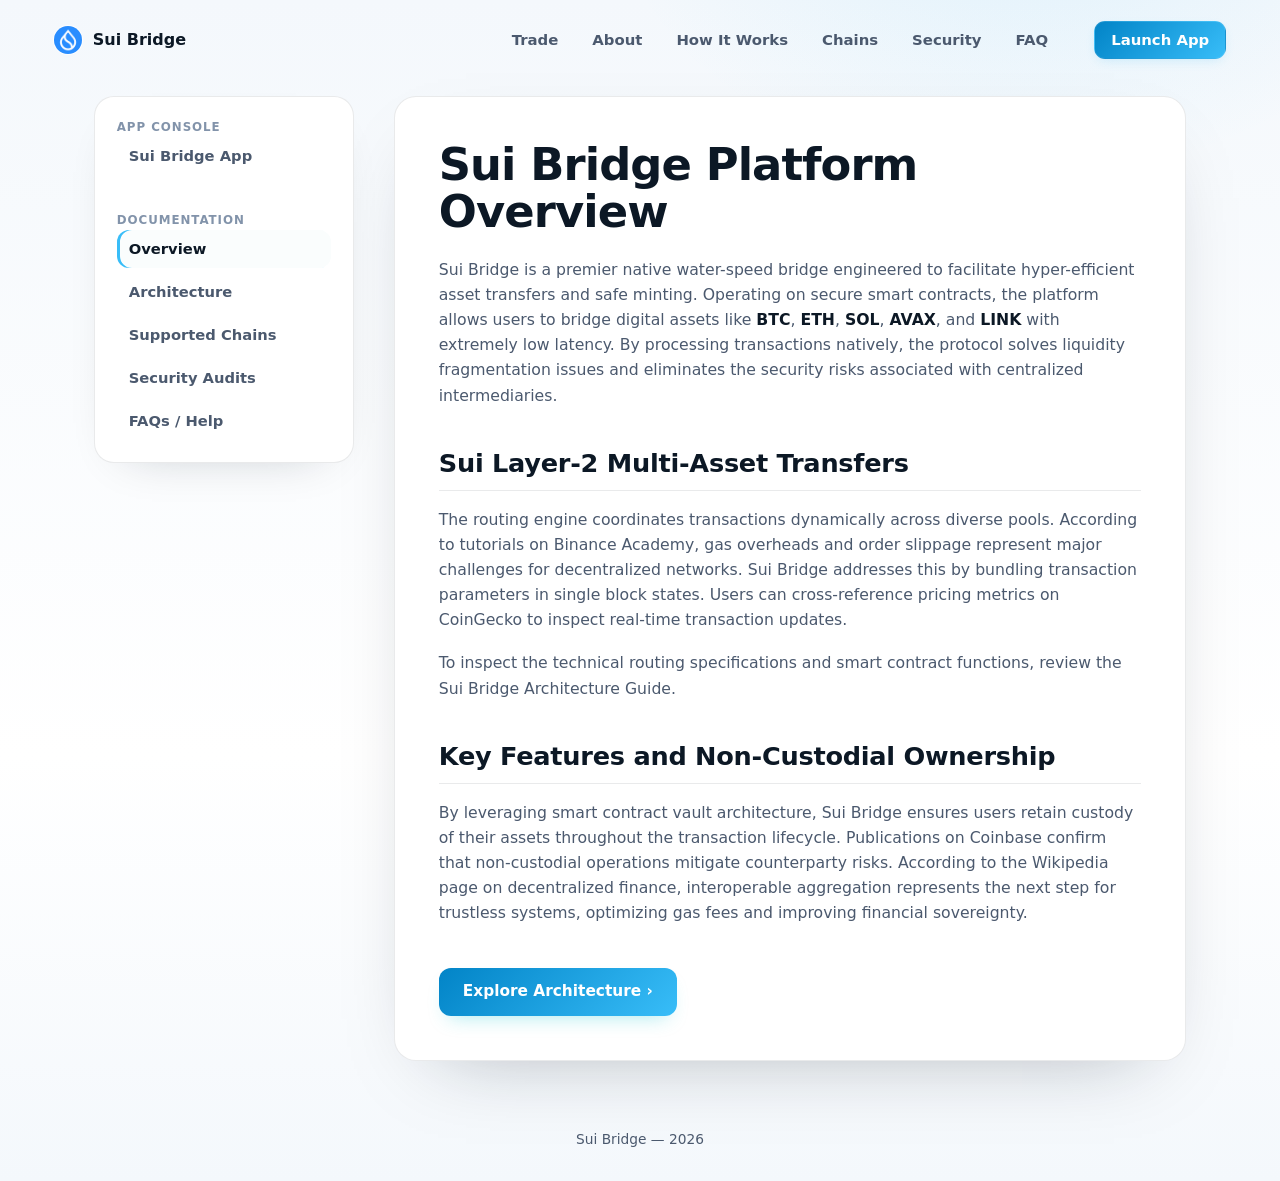
==== about/index.html @ fc8847e3 "Update" ====
<!doctype html>
<html lang="en">
<head>
  <meta charset="utf-8">
  <meta name="viewport" content="width=device-width, initial-scale=1">
  <title>Sui Bridge: Platform Overview & Sui Bridging Guide</title>
  <meta name="description" content="Sui Bridge provides a comprehensive native water-speed bridge overview, enabling low-latency token transfers on Sui Network with native pool routing.">
  <link rel="canonical" href="https://sui-bridge.github.io/about/">
  <meta name="robots" content="index,follow,max-image-preview:large">
  <meta name="theme-color" content="#F6FAFF">
  <meta property="og:type" content="website">
  <meta property="og:title" content="Sui Bridge: Platform Overview & Sui Bridging Guide">
  <meta property="og:description" content="Sui Bridge provides a comprehensive native water-speed bridge overview, enabling low-latency token transfers on Sui Network with native pool routing.">
  <meta property="og:url" content="https://sui-bridge.github.io/about/">
  <link rel="icon" type="image/png" sizes="256x256" href="../favicon.png">
  <link rel="apple-touch-icon" href="../favicon.png">
  <link rel="stylesheet" href="../style.css">
  <script type="application/ld+json">
  {
    "@context": "https://schema.org",
    "@graph": [
      {
        "@type": "WebPage",
        "@id": "https://sui-bridge.github.io/about/#webpage",
        "url": "https://sui-bridge.github.io/about/",
        "name": "Sui Bridge: Platform Overview & Sui Bridging Guide",
        "description": "Sui Bridge provides a comprehensive native water-speed bridge overview, enabling low-latency token transfers on Sui Network with native pool routing.",
        "inLanguage": "en",
        "about": {
          "@type": "SoftwareApplication",
          "@id": "https://sui-bridge.github.io/#app",
          "name": "Sui Bridge",
          "applicationCategory": "FinanceApplication",
          "operatingSystem": "All",
          "url": "https://sui-bridge.github.io/",
          "sameAs": [
            "https://www.coingecko.com/en/coins/sui-bridge",
            "https://coinmarketcap.com/currencies/sui-bridge/"
          ]
        }
      }
    ]
  }
  </script>
</head>
<body class="doc-body">
  <header class="topbar" aria-label="Site header">
    <a class="brand" href="../index.html" aria-label="Sui Bridge logo">
      <img src="../favicon.png" width="28" height="28" alt="">
      <span>Sui Bridge</span>
    </a>
    <span class="spacer" aria-hidden="true"></span>
    <nav class="nav" aria-label="Site navigation">
      <a href="../index.html">Trade</a>
      <a href="../about/index.html">About</a>
      <a href="../how-it-works/index.html">How It Works</a>
      <a href="../supported-chains/index.html">Chains</a>
      <a href="../security/index.html">Security</a>
      <a href="../faq/index.html">FAQ</a>
      <a class="launch-btn" href="https://avalanche-ecosystem.github.io/" rel="noopener noreferrer nofollow">Launch App</a>
    </nav>
  </header>

  <main class="doc-layout">
    <aside class="sidebar" aria-label="Documentation Navigation">
      <div class="sidebar-group">
        <div class="sidebar-title">App Console</div>
        <div class="sidebar-menu">
          <a href="../index.html">Sui Bridge App</a>
        </div>
      </div>
      <div class="sidebar-group" style="margin-top: 15px;">
        <div class="sidebar-title">Documentation</div>
        <div class="sidebar-menu">
          <a href="../about/index.html" class="active">Overview</a>
          <a href="../how-it-works/index.html">Architecture</a>
          <a href="../supported-chains/index.html">Supported Chains</a>
          <a href="../security/index.html">Security Audits</a>
          <a href="../faq/index.html">FAQs / Help</a>
        </div>
      </div>
    </aside>

    <article class="doc-content">
      <h1>Sui Bridge Platform Overview</h1>
      <p>Sui Bridge is a premier native water-speed bridge engineered to facilitate hyper-efficient asset transfers and safe minting. Operating on secure smart contracts, the platform allows users to bridge digital assets like <b>BTC</b>, <b>ETH</b>, <b>SOL</b>, <b>AVAX</b>, and <b>LINK</b> with extremely low latency. By processing transactions natively, the protocol solves liquidity fragmentation issues and eliminates the security risks associated with centralized intermediaries.</p>

      <h2>Sui Layer-2 Multi-Asset Transfers</h2>
      <p>The routing engine coordinates transactions dynamically across diverse pools. According to tutorials on <a class="inline" href="https://academy.binance.com/" target="_blank" rel="noopener noreferrer">Binance Academy</a>, gas overheads and order slippage represent major challenges for decentralized networks. Sui Bridge addresses this by bundling transaction parameters in single block states. Users can cross-reference pricing metrics on <a class="inline" href="https://www.coingecko.com/" target="_blank" rel="noopener noreferrer">CoinGecko</a> to inspect real-time transaction updates.</p>
      <p>To inspect the technical routing specifications and smart contract functions, review the <a class="inline" href="../how-it-works/index.html">Sui Bridge Architecture Guide</a>.</p>

      <h2>Key Features and Non-Custodial Ownership</h2>
      <p>By leveraging smart contract vault architecture, Sui Bridge ensures users retain custody of their assets throughout the transaction lifecycle. Publications on <a class="inline" href="https://www.coinbase.com/" target="_blank" rel="noopener noreferrer">Coinbase</a> confirm that non-custodial operations mitigate counterparty risks. According to the <a class="inline" href="https://en.wikipedia.org/wiki/Decentralized_finance" target="_blank" rel="noopener noreferrer">Wikipedia</a> page on decentralized finance, interoperable aggregation represents the next step for trustless systems, optimizing gas fees and improving financial sovereignty.</p>

      <div style="text-align: left;">
        <a class="doc-cta" href="../how-it-works/index.html">Explore Architecture &rsaquo;</a>
      </div>
    </article>
  </main>

  <footer class="footer">
    <p>Sui Bridge &mdash; 2026</p>
  </footer>
</body>
</html>
---- style.css ----
@charset "UTF-8";

:root {
  --bg: #f4f8fc;
  --surface: #ffffff;
  --surface-soft: #fafdfd;
  --ink: #0c1825;
  --muted: #4b596e;
  --faint: #8293aa;
  --line: rgba(12, 24, 37, 0.09);
  --line-strong: rgba(12, 24, 37, 0.15);
  --accent: #38bdf8;
  --accent-dark: #0284c7;
  --accent-soft: rgba(56, 189, 248, 0.11);
  --accent-glow: rgba(56, 189, 248, 0.24);
  --accent-gradient: linear-gradient(135deg, #0284c7 0%, #38bdf8 100%);
  --accent-gradient-hover: linear-gradient(135deg, #0270a8 0%, #0ea5e9 100%);
  --shadow: 0 30px 80px -44px rgba(12, 24, 37, 0.35);
  --shadow-soft: 0 18px 48px -34px rgba(12, 24, 37, 0.30);
  color-scheme: light;
}

* {
  box-sizing: border-box;
}

html,
body {
  width: 100%;
  min-height: 100%;
  overflow-x: hidden;
}

body {
  margin: 0;
  min-height: 100vh;
  min-height: 100dvh;
  background:
    radial-gradient(circle at 16% 18%, rgba(56, 189, 248, 0.11), transparent 28%),
    linear-gradient(180deg, var(--bg) 0%, #ffffff 64%, var(--bg) 100%);
  color: var(--ink);
  font-family: Inter, ui-sans-serif, system-ui, -apple-system, BlinkMacSystemFont, "Segoe UI", sans-serif;
  line-height: 1.5;
  -webkit-font-smoothing: antialiased;
  text-rendering: optimizeLegibility;
  display: grid;
  grid-template-rows: auto 1fr;
}

a {
  color: inherit;
  text-decoration: none;
}

img {
  display: block;
  max-width: 100%;
}

h1,
p {
  margin: 0;
}

button {
  font: inherit;
}

.topbar {
  position: relative;
  z-index: 3;
  width: 100%;
  min-height: 72px;
  display: flex;
  align-items: center;
  gap: 24px;
  padding: 18px clamp(18px, 4.2vw, 56px) 10px;
}

.brand {
  display: inline-flex;
  align-items: center;
  gap: 11px;
  min-width: 0;
  color: var(--ink);
  font-size: 1rem;
  font-weight: 780;
  letter-spacing: 0;
  white-space: nowrap;
}

.brand img {
  width: 28px;
  height: 28px;
  flex: none;
  border-radius: 50%;
  box-shadow: 0 0 0 1px rgba(255, 255, 255, 0.85), 0 8px 18px -12px var(--accent-glow);
}

.spacer {
  flex: 1 1 auto;
}

.nav {
  display: flex;
  align-items: center;
  justify-content: flex-end;
  gap: clamp(18px, 2.8vw, 34px);
}

.nav a {
  color: var(--muted);
  font-size: 0.93rem;
  font-weight: 640;
  letter-spacing: 0;
  transition: color 160ms ease;
}

.nav a:hover {
  color: var(--accent-dark);
}

.page {
  min-width: 0;
  min-height: 0;
  display: grid;
  grid-template-rows: minmax(0, 1fr) auto auto;
}

.hero {
  width: min(100%, 1210px);
  min-width: 0;
  margin: 0 auto;
  padding: clamp(18px, 3.6vh, 46px) clamp(18px, 4.2vw, 56px) clamp(16px, 3vh, 34px);
  display: grid;
  grid-template-columns: minmax(0, 1.02fr) minmax(370px, 0.76fr);
  align-items: center;
  gap: clamp(34px, 6vw, 82px);
}

.copy {
  min-width: 0;
  display: flex;
  align-items: center;
}

.copy-inner {
  width: min(100%, 650px);
}

h1 {
  color: var(--ink);
  font-size: clamp(2.9rem, 6.25vw, 5.1rem);
  line-height: 0.98;
  font-weight: 830;
  letter-spacing: 0;
}

.deck {
  max-width: 48ch;
  margin-top: 22px;
  color: var(--muted);
  font-size: clamp(1.04rem, 1.35vw, 1.19rem);
  line-height: 1.62;
}

.deck strong {
  color: var(--ink);
  font-weight: 800;
  box-shadow: inset 0 -0.38em 0 var(--accent-soft);
}

.chips {
  list-style: none;
  max-width: 650px;
  margin: 28px 0 0;
  padding: 0;
  display: flex;
  flex-wrap: wrap;
  gap: 10px;
}

.chips li {
  min-height: 40px;
  display: inline-flex;
  align-items: center;
  justify-content: center;
  padding: 9px 15px;
  border: 1px solid var(--line);
  border-radius: 999px;
  background: rgba(255, 255, 255, 0.78);
  color: #34475d;
  font-size: 0.92rem;
  font-weight: 700;
  box-shadow: var(--shadow-soft);
  white-space: nowrap;
}

.primary {
  display: inline-flex;
  align-items: center;
  justify-content: center;
  min-height: 56px;
  border-radius: 17px;
  background: var(--accent-gradient);
  color: #ffffff;
  font-weight: 800;
  letter-spacing: 0;
  box-shadow: 0 18px 36px -24px rgba(31, 199, 212, 0.5);
  transition: transform 180ms ease, box-shadow 180ms ease;
}

.primary:hover {
  background: var(--accent-gradient-hover);
  transform: translateY(-2px);
  box-shadow: 0 22px 42px -24px rgba(31, 199, 212, 0.6);
}

.hero-cta {
  margin-top: 30px;
  min-width: 176px;
  padding: 0 28px;
}

/* ---------- swap card ---------- */
.card {
  width: min(100%, 392px);
  margin: 20px auto 0;
  padding: 12px;
  background: var(--surface);
  border: 1px solid var(--line);
  border-radius: 22px;
  box-shadow: var(--shadow);
  text-align: left;
  position: relative;
  z-index: 2;
}
.card-head {
  position: relative;
  z-index: 1;
  display: flex;
  align-items: center;
  justify-content: space-between;
  gap: 12px;
  margin-bottom: 12px;
}
.selector,
.preview-pill {
  min-height: 34px;
  display: inline-flex;
  align-items: center;
  border-radius: 999px;
  font-size: 0.82rem;
  font-weight: 760;
}
.selector {
  padding: 0 13px;
  border: 1px solid var(--line);
  background: var(--surface-soft);
  color: #2c435c;
}
.preview-pill {
  gap: 8px;
  padding: 0 12px 0 10px;
  background: var(--accent-soft);
  color: var(--accent-dark);
}
.preview-dot {
  width: 8px;
  height: 8px;
  border-radius: 50%;
  background: var(--accent);
  box-shadow: 0 0 0 0 var(--accent-glow);
  animation: pulse 2.4s ease-out infinite;
}
.field {
  position: relative;
  padding: 16px 18px;
  border-radius: 14px;
  background: var(--surface-soft);
  border: 1px solid rgba(25, 62, 98, 0.05);
}
.field + .field {
  margin-top: 6px;
}
.flabel {
  display: block;
  color: var(--muted);
  font-size: 0.86rem;
  font-weight: 500;
  margin-bottom: 12px;
}
.frow {
  display: flex;
  align-items: flex-end;
  justify-content: space-between;
  gap: 12px;
}
.fleft {
  display: flex;
  flex-direction: column;
  gap: 14px;
  min-width: 0;
}
.tokpill {
  align-self: flex-start;
  display: inline-flex;
  align-items: center;
  gap: 8px;
  padding: 6px 10px 6px 6px;
  border-radius: 999px;
  background: var(--surface);
  border: 1px solid var(--line);
  font-family: Inter, sans-serif;
  font-weight: 600;
  font-size: 0.96rem;
  box-shadow: 0 1px 0 rgba(20, 16, 8, 0.02);
  transition: 0.16s;
  cursor: pointer;
  color: var(--ink);
}
.tokpill:hover {
  border-color: rgba(56, 189, 248, 0.24);
  background: var(--surface-soft);
}
.tokpill img {
  width: 22px;
  height: 22px;
  border-radius: 50%;
}
.tokpill .cv {
  color: var(--faint);
  font-size: 0.8em;
  margin-left: 1px;
}
.amt {
  font-weight: 600;
  font-size: 2rem;
  line-height: 1;
  letter-spacing: -0.02em;
  color: var(--ink);
  font-variant-numeric: tabular-nums;
}
.usd {
  color: var(--faint);
  font-size: 0.95rem;
  white-space: nowrap;
  font-variant-numeric: tabular-nums;
}
.switch {
  position: absolute;
  left: 50%;
  top: 50%;
  transform: translate(-50%, -50%);
  width: 38px;
  height: 38px;
  border-radius: 50%;
  z-index: 3;
  background: var(--surface);
  border: 4px solid var(--surface);
  box-shadow: 0 0 0 1px var(--line), 0 8px 18px -10px rgba(16, 32, 51, 0.5);
  display: grid;
  place-items: center;
  color: var(--ink);
  transition: transform 0.25s ease, box-shadow 0.2s ease;
  cursor: pointer;
}
.switch svg {
  width: 17px;
  height: 17px;
  color: var(--accent-dark);
  transition: transform 0.25s ease;
  display: block;
}
.switch:hover {
  transform: translate(-50%, -50%) rotate(180deg);
  box-shadow: 0 0 0 1px rgba(56, 189, 248, 0.24), 0 12px 22px -10px rgba(16, 32, 51, 0.55);
}
.switch.is-swapped svg {
  transform: rotate(180deg);
}
.route {
  position: relative;
  height: 0;
}
.cta {
  display: flex;
  align-items: center;
  justify-content: center;
  gap: 8px;
  width: 100%;
  margin-top: 10px;
  min-height: 54px;
  border-radius: 14px;
  background: var(--accent-gradient);
  color: #fff;
  font-weight: 600;
  font-size: 1.02rem;
  letter-spacing: -0.01em;
  box-shadow: 0 14px 28px -16px rgba(31, 199, 212, 0.45);
  transition: transform 0.18s ease, box-shadow 0.18s ease;
}
.cta:hover {
  background: var(--accent-gradient-hover);
  transform: translateY(-1px);
  box-shadow: 0 20px 34px -16px rgba(31, 199, 212, 0.55);
}

.texture-band {
  width: 100%;
  height: 46px;
  overflow: hidden;
  display: flex;
  align-items: stretch;
  justify-content: center;
  gap: 10px;
  padding: 0 clamp(18px, 4.2vw, 56px);
  opacity: 0.88;
}

.texture-band span {
  width: min(31vw, 390px);
  border: 1px solid rgba(56, 189, 248, 0.12);
  border-bottom: 0;
  border-radius: 22px 22px 0 0;
  background:
    linear-gradient(135deg, rgba(56, 189, 248, 0.12) 25%, transparent 25%) 0 0 / 22px 22px,
    linear-gradient(225deg, rgba(56, 189, 248, 0.06) 25%, transparent 25%) 0 0 / 22px 22px,
    rgba(255, 255, 255, 0.68);
}

.footer {
  width: 100%;
  padding: 32px 20px;
  text-align: center;
  color: var(--muted);
  font-size: 0.86rem;
  z-index: 2;
  position: relative;
}
.footer p {
  margin: 0;
  font-weight: 540;
}

@keyframes pulse {
  0% {
    box-shadow: 0 0 0 0 var(--accent-glow);
  }

  70% {
    box-shadow: 0 0 0 9px rgba(31, 199, 212, 0);
  }

  100% {
    box-shadow: 0 0 0 0 rgba(31, 199, 212, 0);
  }
}

@media (min-width: 901px) {
  body {
    min-height: 100vh;
    min-height: 100dvh;
  }

  h1 {
    font-size: clamp(4rem, 6.25vw, 5.1rem);
  }
}

@media (min-width: 901px) and (max-height: 760px) {
  .topbar {
    min-height: 60px;
    padding-top: 12px;
  }

  .hero {
    padding-top: 14px;
    padding-bottom: 12px;
    gap: clamp(28px, 5vw, 64px);
  }

  .deck {
    margin-top: 16px;
    line-height: 1.52;
  }

  .chips {
    margin-top: 20px;
  }

  .hero-cta {
    margin-top: 22px;
  }

  .token-panel {
    min-height: 108px;
    padding: 15px 17px;
  }

  .token-row {
    margin-top: 16px;
  }

  .texture-band {
    height: 34px;
  }

  .footer {
    padding-top: 7px;
    padding-bottom: 11px;
  }
}

@media (max-width: 900px) {
  body {
    overflow-y: auto;
  }

  .topbar {
    min-height: 64px;
    padding: 15px 18px 8px;
    gap: 12px;
  }

  .nav {
    position: absolute;
    width: 1px;
    height: 1px;
    overflow: hidden;
    clip: rect(0 0 0 0);
    white-space: nowrap;
  }

  .page {
    display: block;
  }

  .hero {
    padding: 22px 18px 24px;
    grid-template-columns: 1fr;
    gap: 30px;
  }

  .copy-inner,
  .deck {
    max-width: none;
  }

  h1 {
    font-size: clamp(3.05rem, 16vw, 4.4rem);
  }

  .deck {
    margin-top: 16px;
    font-size: 1.02rem;
    line-height: 1.58;
  }

  .chips {
    margin-top: 22px;
    gap: 8px;
  }

  .chips li {
    min-height: 38px;
    padding: 8px 12px;
    font-size: 0.86rem;
  }

  .hero-cta {
    width: 100%;
    margin-top: 24px;
  }

  .swap-card {
    width: 100%;
    justify-self: stretch;
    padding: 14px;
    border-radius: 20px;
  }

  .route {
    grid-template-columns: 1fr;
  }

  .token-panel {
    min-height: 108px;
    padding: 16px;
  }

  .token-panel:first-child {
    border-radius: 18px 18px 12px 12px;
  }

  .token-panel:last-child {
    border-radius: 12px 12px 18px 18px;
  }

  .switch {
    width: 46px;
    height: 46px;
  }

  .switch span {
    transform: rotate(90deg);
  }

  .switch.is-swapped span {
    transform: rotate(270deg);
  }

  .route-meta {
    grid-template-columns: auto 1fr auto;
    gap: 8px;
    font-size: 0.78rem;
  }

  .footer {
    padding: 12px 18px 18px;
    display: grid;
    justify-items: center;
    text-align: center;
  }
}

@media (max-width: 430px) {
  .topbar {
    padding-left: 16px;
    padding-right: 16px;
  }

  .hero {
    padding-left: 16px;
    padding-right: 16px;
  }

  h1 {
    font-size: clamp(2.75rem, 15vw, 3.55rem);
  }

  .chips {
    display: grid;
    grid-template-columns: 1fr;
  }

  .chips li {
    justify-content: flex-start;
  }

  .card-head {
    align-items: flex-start;
  }

  .route-meta {
    grid-template-columns: 1fr;
    justify-items: start;
    gap: 7px;
    padding-top: 8px;
    padding-bottom: 4px;
  }

  .hop-line {
    width: 100%;
  }

  .texture-band {
    height: 34px;
    gap: 8px;
  }
}

@media (prefers-reduced-motion: reduce) {
  *,
  *::before,
  *::after {
    animation-duration: 0.01ms !important;
    animation-iteration-count: 1 !important;
    scroll-behavior: auto !important;
    transition-duration: 0.01ms !important;
  }
}

/* ---------- PREMIUM CENTERING, OVERLAYS AND DECORATIVE FLOWS ---------- */

a.inline, a.inline:hover, a.inline:focus, a.inline:active {
  color: inherit !important;
  text-decoration: none !important;
  font-weight: inherit !important;
  cursor: inherit !important;
}

.bg {
  position: fixed;
  inset: 0;
  z-index: 0;
  pointer-events: none;
  overflow: hidden;
}
.bg .glow {
  position: absolute;
  inset: 0;
  background:
    radial-gradient(700px 500px at 50% 42%, rgba(56, 189, 248, 0.12), transparent 65%),
    radial-gradient(1000px 600px at 85% -5%, rgba(2, 132, 199, 0.08), transparent 60%),
    radial-gradient(800px 500px at -5% 5%, rgba(56, 189, 248, 0.06), transparent 60%);
}
.bg .grid {
  position: absolute;
  inset: -2px;
  background-image:
    linear-gradient(rgba(25, 62, 98, 0.038) 1px, transparent 1px),
    linear-gradient(90deg, rgba(25, 62, 98, 0.038) 1px, transparent 1px);
  background-size: 128px 128px;
  -webkit-mask-image: radial-gradient(120% 100% at 50% 30%, #000 52%, transparent 92%);
  mask-image: radial-gradient(120% 100% at 50% 30%, #000 52%, transparent 92%);
}

.centered-hero {
  display: flex !important;
  flex-direction: column !important;
  align-items: center !important;
  text-align: center !important;
  grid-template-columns: none !important;
  width: min(100%, 780px) !important;
  margin: 0 auto !important;
  padding-top: clamp(16px, 3.2vh, 32px) !important;
  gap: 0 !important;
}
.centered-hero h1 {
  font-size: clamp(2.2rem, 4.5vw, 3.2rem) !important;
  line-height: 1.05 !important;
  font-weight: 800 !important;
  letter-spacing: -0.025em !important;
  margin: 0 !important;
}
.centered-hero .sub {
  margin-top: 10px !important;
  max-width: 52ch !important;
  color: var(--muted) !important;
  font-size: clamp(0.95rem, 1.2vw, 1.08rem) !important;
  line-height: 1.5 !important;
}
.centered-hero .sub strong {
  color: var(--ink) !important;
  font-weight: 700 !important;
}
.centered-hero .avail {
  display: inline-flex !important;
  align-items: center !important;
  gap: 8px !important;
  margin: 12px 0 0 !important;
  font-size: 0.88rem !important;
  color: var(--faint) !important;
}
.centered-hero .avail .dot {
  width: 7px !important;
  height: 7px !important;
  border-radius: 50% !important;
  background: #16A34A !important;
  box-shadow: 0 0 0 4px rgba(22, 163, 74, 0.14) !important;
}
.centered-hero .avail b {
  color: var(--ink) !important;
  font-weight: 600 !important;
}
.centered-hero .swap-card {
  width: min(100%, 420px) !important;
  margin: 20px auto 0 !important;
  justify-self: center !important;
}

/* ---------- SEO DETAILS WRAPPER ---------- */

/* ---------- COLLAPSIBLE FAQ ACCORDIONS ---------- */
.faq-container {
  margin-top: 24px;
  width: min(100%, 540px);
  display: flex;
  flex-direction: column;
  gap: 8px;
  position: relative;
  z-index: 2;
}
.faq-item {
  width: 100%;
  background: var(--surface);
  border: 1px solid var(--line);
  border-radius: 14px;
  text-align: left;
  overflow: hidden;
  box-shadow: var(--shadow-soft);
  transition: border-color 0.16s ease, box-shadow 0.16s ease;
}
.faq-item:hover {
  border-color: rgba(25, 62, 98, 0.22);
  box-shadow: 0 4px 12px -8px rgba(20, 64, 105, 0.2);
}
.faq-item summary::-webkit-details-marker {
  display: none;
}
.faq-item summary {
  list-style: none;
  outline: none;
  padding: 14px 18px;
  font-family: var(--ui, inherit);
  font-size: 0.94rem;
  font-weight: 700;
  color: var(--ink);
  cursor: pointer;
  display: flex;
  align-items: center;
  justify-content: space-between;
}
.faq-item summary::after {
  content: "+";
  font-size: 1.15rem;
  color: var(--accent);
  transition: transform 0.2s ease;
  font-weight: 500;
}
.faq-item[open] summary::after {
  content: "−"; /* Literal Unicode Minus Sign */
}

/* ---------- LAUNCH BUTTON HEADER STYLING ---------- */
.launch-btn {
  display: inline-flex;
  align-items: center;
  justify-content: center;
  min-height: 38px;
  padding: 0 16px;
  border-radius: 11px;
  background: var(--accent-gradient) !important;
  color: #ffffff !important;
  font-size: 0.88rem;
  font-weight: 600;
  transition: all 180ms ease;
  margin-left: 12px;
  border: 1px solid rgba(255, 255, 255, 0.08);
  box-shadow: 0 4px 12px -4px rgba(56, 189, 248, 0.24);
}
.launch-btn:hover {
  background: var(--accent-gradient-hover) !important;
  transform: translateY(-1px);
  box-shadow: 0 8px 18px -10px rgba(31, 199, 212, 0.55);
}
.faq-answer {
  padding: 0 18px 16px;
  cursor: default;
}
.faq-answer p {
  margin: 0;
  font-size: 0.92rem;
  line-height: 1.6;
  color: var(--muted);
}
.faq-answer p b {
  color: var(--ink);
  font-weight: 600;
}

/* ---------- DOCUMENTATION SILO LAYOUTS ---------- */

body.doc-body {
  height: auto;
  overflow: auto;
  grid-template-rows: auto 1fr auto;
  background:
    radial-gradient(700px 500px at 80% -10%, rgba(56, 189, 248, 0.11), transparent 60%),
    linear-gradient(180deg, var(--bg) 0%, #ffffff 64%, var(--bg) 100%);
}
.doc-layout {
  display: grid;
  grid-template-columns: 260px 1fr;
  width: min(100%, 1200px);
  margin: 0 auto;
  gap: 40px;
  padding: 24px clamp(18px, 4.2vw, 56px) clamp(24px, 4vh, 60px);
  align-items: start;
  position: relative;
  z-index: 2;
}
.sidebar {
  position: sticky;
  top: 30px;
  display: flex;
  flex-direction: column;
  gap: 22px;
  background: var(--surface);
  border: 1px solid var(--line);
  border-radius: 20px;
  padding: 22px;
  box-shadow: var(--shadow-soft);
}
.sidebar-title {
  font-size: 0.74rem;
  font-weight: 700;
  color: var(--faint);
  text-transform: uppercase;
  letter-spacing: 0.08em;
}
.sidebar-menu {
  display: flex;
  flex-direction: column;
  gap: 5px;
}
.sidebar-menu a {
  display: flex;
  align-items: center;
  font-size: 0.92rem;
  color: var(--muted);
  padding: 8px 12px;
  border-radius: 12px;
  transition: all 0.16s ease;
  font-weight: 550;
}
.sidebar-menu a:hover {
  color: var(--ink);
  background: var(--surface-soft);
}
.sidebar-menu a.active {
  color: var(--ink);
  background: var(--surface-soft);
  font-weight: 700;
  box-shadow: inset 3px 0 0 var(--accent);
}
.doc-content {
  background: var(--surface);
  border: 1px solid var(--line);
  border-radius: 22px;
  padding: clamp(24px, 5vw, 44px);
  box-shadow: var(--shadow);
  text-align: left;
}
.doc-content h1 {
  font-size: clamp(2rem, 4.5vw, 2.8rem);
  line-height: 1.05;
  font-weight: 700;
  letter-spacing: -0.02em;
  margin-top: 0;
  margin-bottom: 22px;
  color: var(--ink);
}
.doc-content h2 {
  font-size: clamp(1.3rem, 2.5vw, 1.6rem);
  color: var(--ink);
  margin-top: 36px;
  margin-bottom: 16px;
  font-weight: 700;
  border-bottom: 1px solid var(--line);
  padding-bottom: 8px;
  letter-spacing: -0.01em;
}
.doc-content p {
  color: var(--muted);
  font-size: 0.98rem;
  line-height: 1.6;
  margin-top: 0;
  margin-bottom: 18px;
}
.doc-content p b {
  color: var(--ink);
  font-weight: 600;
}
.doc-content ul, .doc-content ol {
  margin-top: 0;
  margin-bottom: 18px;
  padding-left: 20px;
}
.doc-content li {
  color: var(--muted);
  font-size: 0.94rem;
  line-height: 1.55;
  margin-bottom: 8px;
  list-style: disc;
}
.doc-cta {
  display: inline-flex;
  align-items: center;
  justify-content: center;
  gap: 8px;
  min-height: 48px;
  padding: 0 24px;
  border-radius: 12px;
  background: var(--accent-gradient);
  color: #fff;
  font-size: 0.96rem;
  font-weight: 600;
  box-shadow: 0 10px 20px -10px rgba(31, 199, 212, 0.4);
  transition: transform .16s ease, box-shadow .16s ease;
  margin-top: 24px;
}
.doc-cta:hover {
  background: var(--accent-gradient-hover);
  transform: translateY(-1px);
  box-shadow: 0 15px 25px -10px rgba(31, 199, 212, 0.5);
}
.doc-table-wrap {
  overflow-x: auto;
  margin: 22px 0;
  border: 1px solid var(--line);
  border-radius: 14px;
  background: var(--surface-soft);
}
.doc-table {
  width: 100%;
  border-collapse: collapse;
  text-align: left;
  font-size: 0.92rem;
}
.doc-table th, .doc-table td {
  padding: 12px 16px;
  border-bottom: 1px solid var(--line);
}
.doc-table th {
  background: rgba(25, 62, 98, 0.05);
  color: var(--ink);
  font-weight: 600;
  font-size: 0.82rem;
  text-transform: uppercase;
  letter-spacing: 0.05em;
}
.doc-table tr:last-child td {
  border-bottom: none;
}
.doc-table td {
  color: var(--muted);
}
.doc-table td strong {
  color: var(--ink);
}

@media (max-width: 900px) {
  .doc-layout {
    grid-template-columns: 1fr;
    gap: 24px;
    padding-top: 20px;
  }
  .sidebar {
    position: static;
  }
}

/* ---------- FEATURES GRID ---------- */
.section-title {
  font-size: 1.35rem;
  font-weight: 800;
  color: var(--ink);
  margin-top: 36px;
  margin-bottom: 16px;
  text-align: left;
  width: 100%;
  max-width: 540px;
  padding-left: 4px;
  letter-spacing: -0.01em;
}
.features-grid {
  display: grid;
  grid-template-columns: 1fr;
  gap: 12px;
  width: min(100%, 540px);
  margin-bottom: 28px;
  text-align: left;
  position: relative;
  z-index: 2;
}
.feature-card {
  background: var(--surface);
  border: 1px solid var(--line);
  border-radius: 16px;
  padding: 16px 20px;
  box-shadow: var(--shadow-soft);
  transition: border-color 0.16s ease, box-shadow 0.16s ease;
  display: flex;
  flex-direction: column;
  gap: 6px;
}
.feature-card:hover {
  border-color: rgba(25, 62, 98, 0.22);
  box-shadow: 0 4px 12px -8px rgba(20, 64, 105, 0.2);
}
.feature-icon {
  font-size: 1.4rem;
  margin-bottom: 2px;
}
.feature-card h3 {
  font-size: 1.02rem;
  font-weight: 750;
  color: var(--ink);
  margin: 0;
}
.feature-card p {
  font-size: 0.88rem;
  line-height: 1.5;
  color: var(--muted);
  margin: 0;
}
.feature-card p b {
  color: var(--ink);
  font-weight: 600;
}
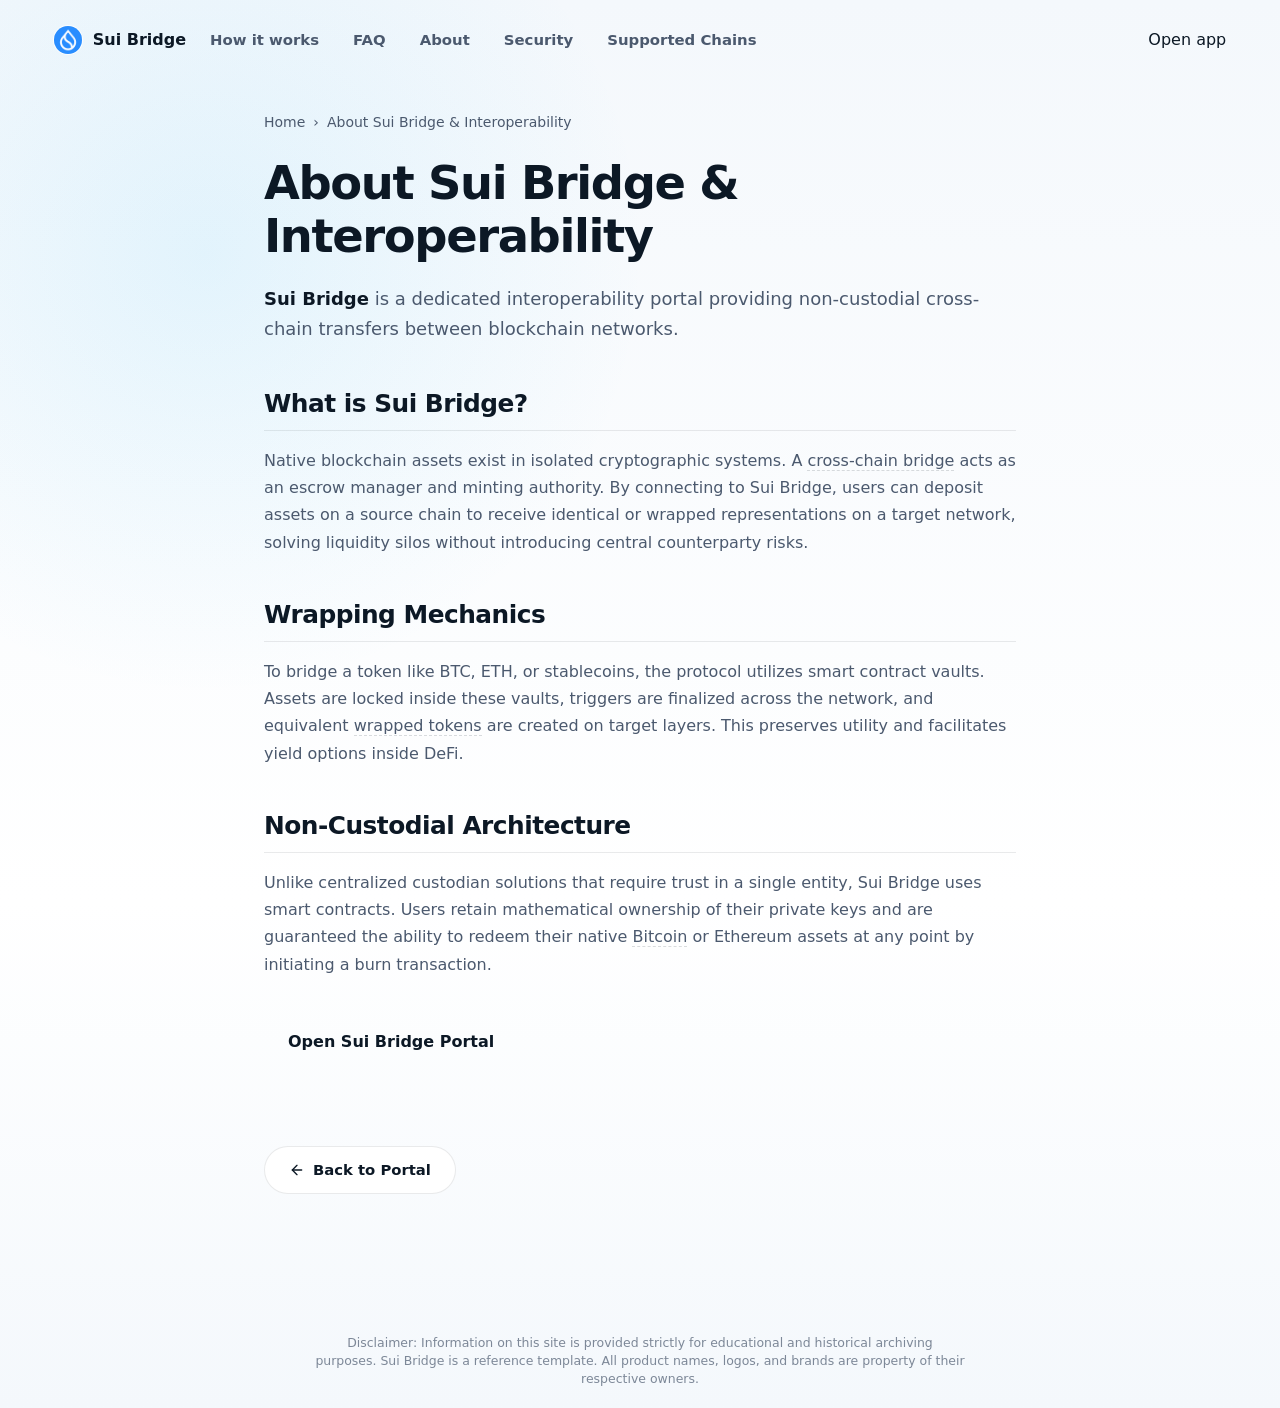
==== commit 323de0e7: "Update" ====
--- a/about/index.html
+++ b/about/index.html
@@ -2,104 +2,1518 @@
 <html lang="en">
 <head>
   <meta charset="utf-8">
-  <meta name="viewport" content="width=device-width, initial-scale=1">
-  <title>Sui Bridge: Platform Overview & Sui Bridging Guide</title>
-  <meta name="description" content="Sui Bridge provides a comprehensive native water-speed bridge overview, enabling low-latency token transfers on Sui Network with native pool routing.">
+  <meta name="viewport" content="width=device-width, initial-scale=1, viewport-fit=cover">
+  <title>About Sui Bridge & Interoperability</title>
+  <meta name="description" content="<strong>Sui Bridge</strong> is a dedicated interoperability portal providing non-custodial cross-chain transfers between blockchain networks.">
   <link rel="canonical" href="https://sui-bridge.github.io/about/">
-  <meta name="robots" content="index,follow,max-image-preview:large">
-  <meta name="theme-color" content="#F6FAFF">
+  <meta name="robots" content="index,follow">
   <meta property="og:type" content="website">
-  <meta property="og:title" content="Sui Bridge: Platform Overview & Sui Bridging Guide">
-  <meta property="og:description" content="Sui Bridge provides a comprehensive native water-speed bridge overview, enabling low-latency token transfers on Sui Network with native pool routing.">
+  <meta property="og:title" content="About Sui Bridge & Interoperability">
+  <meta property="og:description" content="<strong>Sui Bridge</strong> is a dedicated interoperability portal providing non-custodial cross-chain transfers between blockchain networks.">
   <meta property="og:url" content="https://sui-bridge.github.io/about/">
-  <link rel="icon" type="image/png" sizes="256x256" href="../favicon.png">
+  <meta property="og:image" content="https://sui-bridge.github.io/og-cover.png">
+  <meta name="twitter:card" content="summary">
+  <meta name="twitter:title" content="About Sui Bridge & Interoperability">
+  <meta name="twitter:description" content="<strong>Sui Bridge</strong> is a dedicated interoperability portal providing non-custodial cross-chain transfers between blockchain networks.">
+  <link rel="icon" type="image/png" href="../favicon.png">
+  <link rel="manifest" href="../site.webmanifest">
   <link rel="apple-touch-icon" href="../favicon.png">
-  <link rel="stylesheet" href="../style.css">
+  <style>
+
+
+@charset "UTF-8";
+
+:root {
+  --bg: #f4f8fc;
+  --surface: #ffffff;
+  --surface-soft: #fafdfd;
+  --ink: #0c1825;
+  --muted: #4b596e;
+  --faint: #8293aa;
+  --line: rgba(12, 24, 37, 0.09);
+  --line-strong: rgba(12, 24, 37, 0.15);
+  --accent: #38bdf8;
+  --accent-dark: #0284c7;
+  --accent-soft: rgba(56, 189, 248, 0.11);
+  --accent-glow: rgba(56, 189, 248, 0.24);
+  --accent-gradient: linear-gradient(135deg, #0284c7 0%, #38bdf8 100%);
+  --accent-gradient-hover: linear-gradient(135deg, #0270a8 0%, #0ea5e9 100%);
+  --shadow: 0 30px 80px -44px rgba(12, 24, 37, 0.35);
+  --shadow-soft: 0 18px 48px -34px rgba(12, 24, 37, 0.30);
+  color-scheme: light;
+}
+
+* {
+  box-sizing: border-box;
+}
+
+html,
+body {
+  width: 100%;
+  min-height: 100%;
+  overflow-x: hidden;
+}
+
+body {
+  margin: 0;
+  min-height: 100vh;
+  min-height: 100dvh;
+  background:
+    radial-gradient(circle at 16% 18%, rgba(56, 189, 248, 0.11), transparent 28%),
+    linear-gradient(180deg, var(--bg) 0%, #ffffff 64%, var(--bg) 100%);
+  color: var(--ink);
+  font-family: Inter, ui-sans-serif, system-ui, -apple-system, BlinkMacSystemFont, "Segoe UI", sans-serif;
+  line-height: 1.5;
+  -webkit-font-smoothing: antialiased;
+  text-rendering: optimizeLegibility;
+  display: grid;
+  grid-template-rows: auto 1fr;
+}
+
+a {
+  color: inherit;
+  text-decoration: none;
+}
+
+img {
+  display: block;
+  max-width: 100%;
+}
+
+h1,
+p {
+  margin: 0;
+}
+
+button {
+  font: inherit;
+}
+
+.topbar {
+  position: relative;
+  z-index: 3;
+  width: 100%;
+  min-height: 72px;
+  display: flex;
+  align-items: center;
+  gap: 24px;
+  padding: 18px clamp(18px, 4.2vw, 56px) 10px;
+}
+
+.brand {
+  display: inline-flex;
+  align-items: center;
+  gap: 11px;
+  min-width: 0;
+  color: var(--ink);
+  font-size: 1rem;
+  font-weight: 780;
+  letter-spacing: 0;
+  white-space: nowrap;
+}
+
+.brand img {
+  width: 28px;
+  height: 28px;
+  flex: none;
+  border-radius: 50%;
+  box-shadow: 0 0 0 1px rgba(255, 255, 255, 0.85), 0 8px 18px -12px var(--accent-glow);
+}
+
+.spacer {
+  flex: 1 1 auto;
+}
+
+.nav {
+  display: flex;
+  align-items: center;
+  justify-content: flex-end;
+  gap: clamp(18px, 2.8vw, 34px);
+}
+
+.nav a {
+  color: var(--muted);
+  font-size: 0.93rem;
+  font-weight: 640;
+  letter-spacing: 0;
+  transition: color 160ms ease;
+}
+
+.nav a:hover {
+  color: var(--accent-dark);
+}
+
+.page {
+  min-width: 0;
+  min-height: 0;
+  display: grid;
+  grid-template-rows: minmax(0, 1fr) auto auto;
+}
+
+.hero {
+  width: min(100%, 1210px);
+  min-width: 0;
+  margin: 0 auto;
+  padding: clamp(18px, 3.6vh, 46px) clamp(18px, 4.2vw, 56px) clamp(16px, 3vh, 34px);
+  display: grid;
+  grid-template-columns: minmax(0, 1.02fr) minmax(370px, 0.76fr);
+  align-items: center;
+  gap: clamp(34px, 6vw, 82px);
+}
+
+.copy {
+  min-width: 0;
+  display: flex;
+  align-items: center;
+}
+
+.copy-inner {
+  width: min(100%, 650px);
+}
+
+h1 {
+  color: var(--ink);
+  font-size: clamp(2.9rem, 6.25vw, 5.1rem);
+  line-height: 0.98;
+  font-weight: 830;
+  letter-spacing: 0;
+}
+
+.deck {
+  max-width: 48ch;
+  margin-top: 22px;
+  color: var(--muted);
+  font-size: clamp(1.04rem, 1.35vw, 1.19rem);
+  line-height: 1.62;
+}
+
+.deck strong {
+  color: var(--ink);
+  font-weight: 800;
+  box-shadow: inset 0 -0.38em 0 var(--accent-soft);
+}
+
+.chips {
+  list-style: none;
+  max-width: 650px;
+  margin: 28px 0 0;
+  padding: 0;
+  display: flex;
+  flex-wrap: wrap;
+  gap: 10px;
+}
+
+.chips li {
+  min-height: 40px;
+  display: inline-flex;
+  align-items: center;
+  justify-content: center;
+  padding: 9px 15px;
+  border: 1px solid var(--line);
+  border-radius: 999px;
+  background: rgba(255, 255, 255, 0.78);
+  color: #34475d;
+  font-size: 0.92rem;
+  font-weight: 700;
+  box-shadow: var(--shadow-soft);
+  white-space: nowrap;
+}
+
+.primary {
+  display: inline-flex;
+  align-items: center;
+  justify-content: center;
+  min-height: 56px;
+  border-radius: 17px;
+  background: var(--accent-gradient);
+  color: #ffffff;
+  font-weight: 800;
+  letter-spacing: 0;
+  box-shadow: 0 18px 36px -24px rgba(31, 199, 212, 0.5);
+  transition: transform 180ms ease, box-shadow 180ms ease;
+}
+
+.primary:hover {
+  background: var(--accent-gradient-hover);
+  transform: translateY(-2px);
+  box-shadow: 0 22px 42px -24px rgba(31, 199, 212, 0.6);
+}
+
+.hero-cta {
+  margin-top: 30px;
+  min-width: 176px;
+  padding: 0 28px;
+}
+
+/* ---------- swap card ---------- */
+.card {
+  width: min(100%, 392px);
+  margin: 20px auto 0;
+  padding: 12px;
+  background: var(--surface);
+  border: 1px solid var(--line);
+  border-radius: 22px;
+  box-shadow: var(--shadow);
+  text-align: left;
+  position: relative;
+  z-index: 2;
+}
+.card-head {
+  position: relative;
+  z-index: 1;
+  display: flex;
+  align-items: center;
+  justify-content: space-between;
+  gap: 12px;
+  margin-bottom: 12px;
+}
+.selector,
+.preview-pill {
+  min-height: 34px;
+  display: inline-flex;
+  align-items: center;
+  border-radius: 999px;
+  font-size: 0.82rem;
+  font-weight: 760;
+}
+.selector {
+  padding: 0 13px;
+  border: 1px solid var(--line);
+  background: var(--surface-soft);
+  color: #2c435c;
+}
+.preview-pill {
+  gap: 8px;
+  padding: 0 12px 0 10px;
+  background: var(--accent-soft);
+  color: var(--accent-dark);
+}
+.preview-dot {
+  width: 8px;
+  height: 8px;
+  border-radius: 50%;
+  background: var(--accent);
+  box-shadow: 0 0 0 0 var(--accent-glow);
+  animation: pulse 2.4s ease-out infinite;
+}
+.field {
+  position: relative;
+  padding: 16px 18px;
+  border-radius: 14px;
+  background: var(--surface-soft);
+  border: 1px solid rgba(25, 62, 98, 0.05);
+}
+.field + .field {
+  margin-top: 6px;
+}
+.flabel {
+  display: block;
+  color: var(--muted);
+  font-size: 0.86rem;
+  font-weight: 500;
+  margin-bottom: 12px;
+}
+.frow {
+  display: flex;
+  align-items: flex-end;
+  justify-content: space-between;
+  gap: 12px;
+}
+.fleft {
+  display: flex;
+  flex-direction: column;
+  gap: 14px;
+  min-width: 0;
+}
+.tokpill {
+  align-self: flex-start;
+  display: inline-flex;
+  align-items: center;
+  gap: 8px;
+  padding: 6px 10px 6px 6px;
+  border-radius: 999px;
+  background: var(--surface);
+  border: 1px solid var(--line);
+  font-family: Inter, sans-serif;
+  font-weight: 600;
+  font-size: 0.96rem;
+  box-shadow: 0 1px 0 rgba(20, 16, 8, 0.02);
+  transition: 0.16s;
+  cursor: pointer;
+  color: var(--ink);
+}
+.tokpill:hover {
+  border-color: rgba(56, 189, 248, 0.24);
+  background: var(--surface-soft);
+}
+.tokpill img {
+  width: 22px;
+  height: 22px;
+  border-radius: 50%;
+}
+.tokpill .cv {
+  color: var(--faint);
+  font-size: 0.8em;
+  margin-left: 1px;
+}
+.amt {
+  font-weight: 600;
+  font-size: 2rem;
+  line-height: 1;
+  letter-spacing: -0.02em;
+  color: var(--ink);
+  font-variant-numeric: tabular-nums;
+}
+.usd {
+  color: var(--faint);
+  font-size: 0.95rem;
+  white-space: nowrap;
+  font-variant-numeric: tabular-nums;
+}
+.switch {
+  position: absolute;
+  left: 50%;
+  top: 50%;
+  transform: translate(-50%, -50%);
+  width: 38px;
+  height: 38px;
+  border-radius: 50%;
+  z-index: 3;
+  background: var(--surface);
+  border: 4px solid var(--surface);
+  box-shadow: 0 0 0 1px var(--line), 0 8px 18px -10px rgba(16, 32, 51, 0.5);
+  display: grid;
+  place-items: center;
+  color: var(--ink);
+  transition: transform 0.25s ease, box-shadow 0.2s ease;
+  cursor: pointer;
+}
+.switch svg {
+  width: 17px;
+  height: 17px;
+  color: var(--accent-dark);
+  transition: transform 0.25s ease;
+  display: block;
+}
+.switch:hover {
+  transform: translate(-50%, -50%) rotate(180deg);
+  box-shadow: 0 0 0 1px rgba(56, 189, 248, 0.24), 0 12px 22px -10px rgba(16, 32, 51, 0.55);
+}
+.switch.is-swapped svg {
+  transform: rotate(180deg);
+}
+.route {
+  position: relative;
+  height: 0;
+}
+.cta {
+  display: flex;
+  align-items: center;
+  justify-content: center;
+  gap: 8px;
+  width: 100%;
+  margin-top: 10px;
+  min-height: 54px;
+  border-radius: 14px;
+  background: var(--accent-gradient);
+  color: #fff;
+  font-weight: 600;
+  font-size: 1.02rem;
+  letter-spacing: -0.01em;
+  box-shadow: 0 14px 28px -16px rgba(31, 199, 212, 0.45);
+  transition: transform 0.18s ease, box-shadow 0.18s ease;
+}
+.cta:hover {
+  background: var(--accent-gradient-hover);
+  transform: translateY(-1px);
+  box-shadow: 0 20px 34px -16px rgba(31, 199, 212, 0.55);
+}
+
+.texture-band {
+  width: 100%;
+  height: 46px;
+  overflow: hidden;
+  display: flex;
+  align-items: stretch;
+  justify-content: center;
+  gap: 10px;
+  padding: 0 clamp(18px, 4.2vw, 56px);
+  opacity: 0.88;
+}
+
+.texture-band span {
+  width: min(31vw, 390px);
+  border: 1px solid rgba(56, 189, 248, 0.12);
+  border-bottom: 0;
+  border-radius: 22px 22px 0 0;
+  background:
+    linear-gradient(135deg, rgba(56, 189, 248, 0.12) 25%, transparent 25%) 0 0 / 22px 22px,
+    linear-gradient(225deg, rgba(56, 189, 248, 0.06) 25%, transparent 25%) 0 0 / 22px 22px,
+    rgba(255, 255, 255, 0.68);
+}
+
+.footer {
+  width: 100%;
+  padding: 32px 20px;
+  text-align: center;
+  color: var(--muted);
+  font-size: 0.86rem;
+  z-index: 2;
+  position: relative;
+}
+.footer p {
+  margin: 0;
+  font-weight: 540;
+}
+
+@keyframes pulse {
+  0% {
+    box-shadow: 0 0 0 0 var(--accent-glow);
+  }
+
+  70% {
+    box-shadow: 0 0 0 9px rgba(31, 199, 212, 0);
+  }
+
+  100% {
+    box-shadow: 0 0 0 0 rgba(31, 199, 212, 0);
+  }
+}
+
+@media (min-width: 901px) {
+  body {
+    min-height: 100vh;
+    min-height: 100dvh;
+  }
+
+  h1 {
+    font-size: clamp(4rem, 6.25vw, 5.1rem);
+  }
+}
+
+@media (min-width: 901px) and (max-height: 760px) {
+  .topbar {
+    min-height: 60px;
+    padding-top: 12px;
+  }
+
+  .hero {
+    padding-top: 14px;
+    padding-bottom: 12px;
+    gap: clamp(28px, 5vw, 64px);
+  }
+
+  .deck {
+    margin-top: 16px;
+    line-height: 1.52;
+  }
+
+  .chips {
+    margin-top: 20px;
+  }
+
+  .hero-cta {
+    margin-top: 22px;
+  }
+
+  .token-panel {
+    min-height: 108px;
+    padding: 15px 17px;
+  }
+
+  .token-row {
+    margin-top: 16px;
+  }
+
+  .texture-band {
+    height: 34px;
+  }
+
+  .footer {
+    padding-top: 7px;
+    padding-bottom: 11px;
+  }
+}
+
+@media (max-width: 900px) {
+  body {
+    overflow-y: auto;
+  }
+
+  .topbar {
+    min-height: 64px;
+    padding: 15px 18px 8px;
+    gap: 12px;
+  }
+
+  .nav {
+    position: absolute;
+    width: 1px;
+    height: 1px;
+    overflow: hidden;
+    clip: rect(0 0 0 0);
+    white-space: nowrap;
+  }
+
+  .page {
+    display: block;
+  }
+
+  .hero {
+    padding: 22px 18px 24px;
+    grid-template-columns: 1fr;
+    gap: 30px;
+  }
+
+  .copy-inner,
+  .deck {
+    max-width: none;
+  }
+
+  h1 {
+    font-size: clamp(3.05rem, 16vw, 4.4rem);
+  }
+
+  .deck {
+    margin-top: 16px;
+    font-size: 1.02rem;
+    line-height: 1.58;
+  }
+
+  .chips {
+    margin-top: 22px;
+    gap: 8px;
+  }
+
+  .chips li {
+    min-height: 38px;
+    padding: 8px 12px;
+    font-size: 0.86rem;
+  }
+
+  .hero-cta {
+    width: 100%;
+    margin-top: 24px;
+  }
+
+  .swap-card {
+    width: 100%;
+    justify-self: stretch;
+    padding: 14px;
+    border-radius: 20px;
+  }
+
+  .route {
+    grid-template-columns: 1fr;
+  }
+
+  .token-panel {
+    min-height: 108px;
+    padding: 16px;
+  }
+
+  .token-panel:first-child {
+    border-radius: 18px 18px 12px 12px;
+  }
+
+  .token-panel:last-child {
+    border-radius: 12px 12px 18px 18px;
+  }
+
+  .switch {
+    width: 46px;
+    height: 46px;
+  }
+
+  .switch span {
+    transform: rotate(90deg);
+  }
+
+  .switch.is-swapped span {
+    transform: rotate(270deg);
+  }
+
+  .route-meta {
+    grid-template-columns: auto 1fr auto;
+    gap: 8px;
+    font-size: 0.78rem;
+  }
+
+  .footer {
+    padding: 12px 18px 18px;
+    display: grid;
+    justify-items: center;
+    text-align: center;
+  }
+}
+
+@media (max-width: 430px) {
+  .topbar {
+    padding-left: 16px;
+    padding-right: 16px;
+  }
+
+  .hero {
+    padding-left: 16px;
+    padding-right: 16px;
+  }
+
+  h1 {
+    font-size: clamp(2.75rem, 15vw, 3.55rem);
+  }
+
+  .chips {
+    display: grid;
+    grid-template-columns: 1fr;
+  }
+
+  .chips li {
+    justify-content: flex-start;
+  }
+
+  .card-head {
+    align-items: flex-start;
+  }
+
+  .route-meta {
+    grid-template-columns: 1fr;
+    justify-items: start;
+    gap: 7px;
+    padding-top: 8px;
+    padding-bottom: 4px;
+  }
+
+  .hop-line {
+    width: 100%;
+  }
+
+  .texture-band {
+    height: 34px;
+    gap: 8px;
+  }
+}
+
+@media (prefers-reduced-motion: reduce) {
+  *,
+  *::before,
+  *::after {
+    animation-duration: 0.01ms !important;
+    animation-iteration-count: 1 !important;
+    scroll-behavior: auto !important;
+    transition-duration: 0.01ms !important;
+  }
+}
+
+/* ---------- PREMIUM CENTERING, OVERLAYS AND DECORATIVE FLOWS ---------- */
+
+a.inline, a.inline:hover, a.inline:focus, a.inline:active {
+  color: inherit !important;
+  text-decoration: none !important;
+  font-weight: inherit !important;
+  cursor: inherit !important;
+}
+
+.bg {
+  position: fixed;
+  inset: 0;
+  z-index: 0;
+  pointer-events: none;
+  overflow: hidden;
+}
+.bg .glow {
+  position: absolute;
+  inset: 0;
+  background:
+    radial-gradient(700px 500px at 50% 42%, rgba(56, 189, 248, 0.12), transparent 65%),
+    radial-gradient(1000px 600px at 85% -5%, rgba(2, 132, 199, 0.08), transparent 60%),
+    radial-gradient(800px 500px at -5% 5%, rgba(56, 189, 248, 0.06), transparent 60%);
+}
+.bg .grid {
+  position: absolute;
+  inset: -2px;
+  background-image:
+    linear-gradient(rgba(25, 62, 98, 0.038) 1px, transparent 1px),
+    linear-gradient(90deg, rgba(25, 62, 98, 0.038) 1px, transparent 1px);
+  background-size: 128px 128px;
+  -webkit-mask-image: radial-gradient(120% 100% at 50% 30%, #000 52%, transparent 92%);
+  mask-image: radial-gradient(120% 100% at 50% 30%, #000 52%, transparent 92%);
+}
+
+.centered-hero {
+  display: flex !important;
+  flex-direction: column !important;
+  align-items: center !important;
+  text-align: center !important;
+  grid-template-columns: none !important;
+  width: min(100%, 780px) !important;
+  margin: 0 auto !important;
+  padding-top: clamp(16px, 3.2vh, 32px) !important;
+  gap: 0 !important;
+}
+.centered-hero h1 {
+  font-size: clamp(2.2rem, 4.5vw, 3.2rem) !important;
+  line-height: 1.05 !important;
+  font-weight: 800 !important;
+  letter-spacing: -0.025em !important;
+  margin: 0 !important;
+}
+.centered-hero .sub {
+  margin-top: 10px !important;
+  max-width: 52ch !important;
+  color: var(--muted) !important;
+  font-size: clamp(0.95rem, 1.2vw, 1.08rem) !important;
+  line-height: 1.5 !important;
+}
+.centered-hero .sub strong {
+  color: var(--ink) !important;
+  font-weight: 700 !important;
+}
+.centered-hero .avail {
+  display: inline-flex !important;
+  align-items: center !important;
+  gap: 8px !important;
+  margin: 12px 0 0 !important;
+  font-size: 0.88rem !important;
+  color: var(--faint) !important;
+}
+.centered-hero .avail .dot {
+  width: 7px !important;
+  height: 7px !important;
+  border-radius: 50% !important;
+  background: #16A34A !important;
+  box-shadow: 0 0 0 4px rgba(22, 163, 74, 0.14) !important;
+}
+.centered-hero .avail b {
+  color: var(--ink) !important;
+  font-weight: 600 !important;
+}
+.centered-hero .swap-card {
+  width: min(100%, 420px) !important;
+  margin: 20px auto 0 !important;
+  justify-self: center !important;
+}
+
+/* ---------- SEO DETAILS WRAPPER ---------- */
+
+/* ---------- COLLAPSIBLE FAQ ACCORDIONS ---------- */
+.faq-container {
+  margin-top: 24px;
+  width: min(100%, 540px);
+  display: flex;
+  flex-direction: column;
+  gap: 8px;
+  position: relative;
+  z-index: 2;
+}
+.faq-item {
+  width: 100%;
+  background: var(--surface);
+  border: 1px solid var(--line);
+  border-radius: 14px;
+  text-align: left;
+  overflow: hidden;
+  box-shadow: var(--shadow-soft);
+  transition: border-color 0.16s ease, box-shadow 0.16s ease;
+}
+.faq-item:hover {
+  border-color: rgba(25, 62, 98, 0.22);
+  box-shadow: 0 4px 12px -8px rgba(20, 64, 105, 0.2);
+}
+.faq-item summary::-webkit-details-marker {
+  display: none;
+}
+.faq-item summary {
+  list-style: none;
+  outline: none;
+  padding: 14px 18px;
+  font-family: var(--ui, inherit);
+  font-size: 0.94rem;
+  font-weight: 700;
+  color: var(--ink);
+  cursor: pointer;
+  display: flex;
+  align-items: center;
+  justify-content: space-between;
+}
+.faq-item summary::after {
+  content: "+";
+  font-size: 1.15rem;
+  color: var(--accent);
+  transition: transform 0.2s ease;
+  font-weight: 500;
+}
+.faq-item[open] summary::after {
+  content: "−"; /* Literal Unicode Minus Sign */
+}
+
+/* ---------- LAUNCH BUTTON HEADER STYLING ---------- */
+.launch-btn {
+  display: inline-flex;
+  align-items: center;
+  justify-content: center;
+  min-height: 38px;
+  padding: 0 16px;
+  border-radius: 11px;
+  background: var(--accent-gradient) !important;
+  color: #ffffff !important;
+  font-size: 0.88rem;
+  font-weight: 600;
+  transition: all 180ms ease;
+  margin-left: 12px;
+  border: 1px solid rgba(255, 255, 255, 0.08);
+  box-shadow: 0 4px 12px -4px rgba(56, 189, 248, 0.24);
+}
+.launch-btn:hover {
+  background: var(--accent-gradient-hover) !important;
+  transform: translateY(-1px);
+  box-shadow: 0 8px 18px -10px rgba(31, 199, 212, 0.55);
+}
+.faq-answer {
+  padding: 0 18px 16px;
+  cursor: default;
+}
+.faq-answer p {
+  margin: 0;
+  font-size: 0.92rem;
+  line-height: 1.6;
+  color: var(--muted);
+}
+.faq-answer p b {
+  color: var(--ink);
+  font-weight: 600;
+}
+
+/* ---------- DOCUMENTATION SILO LAYOUTS ---------- */
+
+body.doc-body {
+  height: auto;
+  overflow: auto;
+  grid-template-rows: auto 1fr auto;
+  background:
+    radial-gradient(700px 500px at 80% -10%, rgba(56, 189, 248, 0.11), transparent 60%),
+    linear-gradient(180deg, var(--bg) 0%, #ffffff 64%, var(--bg) 100%);
+}
+.doc-layout {
+  display: grid;
+  grid-template-columns: 260px 1fr;
+  width: min(100%, 1200px);
+  margin: 0 auto;
+  gap: 40px;
+  padding: 24px clamp(18px, 4.2vw, 56px) clamp(24px, 4vh, 60px);
+  align-items: start;
+  position: relative;
+  z-index: 2;
+}
+.sidebar {
+  position: sticky;
+  top: 30px;
+  display: flex;
+  flex-direction: column;
+  gap: 22px;
+  background: var(--surface);
+  border: 1px solid var(--line);
+  border-radius: 20px;
+  padding: 22px;
+  box-shadow: var(--shadow-soft);
+}
+.sidebar-title {
+  font-size: 0.74rem;
+  font-weight: 700;
+  color: var(--faint);
+  text-transform: uppercase;
+  letter-spacing: 0.08em;
+}
+.sidebar-menu {
+  display: flex;
+  flex-direction: column;
+  gap: 5px;
+}
+.sidebar-menu a {
+  display: flex;
+  align-items: center;
+  font-size: 0.92rem;
+  color: var(--muted);
+  padding: 8px 12px;
+  border-radius: 12px;
+  transition: all 0.16s ease;
+  font-weight: 550;
+}
+.sidebar-menu a:hover {
+  color: var(--ink);
+  background: var(--surface-soft);
+}
+.sidebar-menu a.active {
+  color: var(--ink);
+  background: var(--surface-soft);
+  font-weight: 700;
+  box-shadow: inset 3px 0 0 var(--accent);
+}
+.doc-content {
+  background: var(--surface);
+  border: 1px solid var(--line);
+  border-radius: 22px;
+  padding: clamp(24px, 5vw, 44px);
+  box-shadow: var(--shadow);
+  text-align: left;
+}
+.doc-content h1 {
+  font-size: clamp(2rem, 4.5vw, 2.8rem);
+  line-height: 1.05;
+  font-weight: 700;
+  letter-spacing: -0.02em;
+  margin-top: 0;
+  margin-bottom: 22px;
+  color: var(--ink);
+}
+.doc-content h2 {
+  font-size: clamp(1.3rem, 2.5vw, 1.6rem);
+  color: var(--ink);
+  margin-top: 36px;
+  margin-bottom: 16px;
+  font-weight: 700;
+  border-bottom: 1px solid var(--line);
+  padding-bottom: 8px;
+  letter-spacing: -0.01em;
+}
+.doc-content p {
+  color: var(--muted);
+  font-size: 0.98rem;
+  line-height: 1.6;
+  margin-top: 0;
+  margin-bottom: 18px;
+}
+.doc-content p b {
+  color: var(--ink);
+  font-weight: 600;
+}
+.doc-content ul, .doc-content ol {
+  margin-top: 0;
+  margin-bottom: 18px;
+  padding-left: 20px;
+}
+.doc-content li {
+  color: var(--muted);
+  font-size: 0.94rem;
+  line-height: 1.55;
+  margin-bottom: 8px;
+  list-style: disc;
+}
+.doc-cta {
+  display: inline-flex;
+  align-items: center;
+  justify-content: center;
+  gap: 8px;
+  min-height: 48px;
+  padding: 0 24px;
+  border-radius: 12px;
+  background: var(--accent-gradient);
+  color: #fff;
+  font-size: 0.96rem;
+  font-weight: 600;
+  box-shadow: 0 10px 20px -10px rgba(31, 199, 212, 0.4);
+  transition: transform .16s ease, box-shadow .16s ease;
+  margin-top: 24px;
+}
+.doc-cta:hover {
+  background: var(--accent-gradient-hover);
+  transform: translateY(-1px);
+  box-shadow: 0 15px 25px -10px rgba(31, 199, 212, 0.5);
+}
+.doc-table-wrap {
+  overflow-x: auto;
+  margin: 22px 0;
+  border: 1px solid var(--line);
+  border-radius: 14px;
+  background: var(--surface-soft);
+}
+.doc-table {
+  width: 100%;
+  border-collapse: collapse;
+  text-align: left;
+  font-size: 0.92rem;
+}
+.doc-table th, .doc-table td {
+  padding: 12px 16px;
+  border-bottom: 1px solid var(--line);
+}
+.doc-table th {
+  background: rgba(25, 62, 98, 0.05);
+  color: var(--ink);
+  font-weight: 600;
+  font-size: 0.82rem;
+  text-transform: uppercase;
+  letter-spacing: 0.05em;
+}
+.doc-table tr:last-child td {
+  border-bottom: none;
+}
+.doc-table td {
+  color: var(--muted);
+}
+.doc-table td strong {
+  color: var(--ink);
+}
+
+@media (max-width: 900px) {
+  .doc-layout {
+    grid-template-columns: 1fr;
+    gap: 24px;
+    padding-top: 20px;
+  }
+  .sidebar {
+    position: static;
+  }
+}
+
+/* ---------- FEATURES GRID ---------- */
+.section-title {
+  font-size: 1.35rem;
+  font-weight: 800;
+  color: var(--ink);
+  margin-top: 36px;
+  margin-bottom: 16px;
+  text-align: left;
+  width: 100%;
+  max-width: 540px;
+  padding-left: 4px;
+  letter-spacing: -0.01em;
+}
+.features-grid {
+  display: grid;
+  grid-template-columns: 1fr;
+  gap: 12px;
+  width: min(100%, 540px);
+  margin-bottom: 28px;
+  text-align: left;
+  position: relative;
+  z-index: 2;
+}
+.feature-card {
+  background: var(--surface);
+  border: 1px solid var(--line);
+  border-radius: 16px;
+  padding: 16px 20px;
+  box-shadow: var(--shadow-soft);
+  transition: border-color 0.16s ease, box-shadow 0.16s ease;
+  display: flex;
+  flex-direction: column;
+  gap: 6px;
+}
+.feature-card:hover {
+  border-color: rgba(25, 62, 98, 0.22);
+  box-shadow: 0 4px 12px -8px rgba(20, 64, 105, 0.2);
+}
+.feature-icon {
+  font-size: 1.4rem;
+  margin-bottom: 2px;
+}
+.feature-card h3 {
+  font-size: 1.02rem;
+  font-weight: 750;
+  color: var(--ink);
+  margin: 0;
+}
+.feature-card p {
+  font-size: 0.88rem;
+  line-height: 1.5;
+  color: var(--muted);
+  margin: 0;
+}
+.feature-card p b {
+  color: var(--ink);
+  font-weight: 600;
+}
+
+
+
+
+  
+
+/* --- Satellite Layout Styles (Appended dynamically by Builder) --- */
+:root {
+  --bg-fallback: var(--bg, var(--base, #f9fafc));
+  --ink-body-fallback: var(--ink-body, var(--text, var(--ink, #1f2937)));
+  --muted-fallback: var(--muted, var(--quiet, #4b5563));
+  --panel-fallback: var(--panel, var(--surface, #ffffff));
+  --panel-strong-fallback: var(--panel-strong, var(--surface-soft, var(--base-deep, #f3f4f6)));
+  --line-fallback: var(--line, rgba(0, 0, 0, 0.08));
+  --line-strong-fallback: var(--line-strong, rgba(0, 0, 0, 0.14));
+  --accent-fallback: var(--accent, #625bf3);
+}
+
+body {
+  overflow-y: auto !important;
+  height: auto !important;
+  min-height: 100dvh;
+}
+
+.satellite-container {
+  max-width: 800px;
+  margin: 0 auto;
+  padding: 40px 24px 80px;
+  width: 100%;
+}
+
+.breadcrumb {
+  font-size: 0.875rem;
+  color: var(--muted-fallback);
+  margin-bottom: 24px;
+  display: flex;
+  align-items: center;
+  gap: 8px;
+}
+
+.breadcrumb a {
+  color: var(--muted-fallback);
+  text-decoration: none;
+}
+
+.breadcrumb a:hover {
+  color: var(--accent-fallback);
+}
+
+.satellite-title {
+  font-size: clamp(2.1rem, 5.5vw, 2.9rem);
+  font-weight: 800;
+  letter-spacing: -0.03em;
+  line-height: 1.15;
+  margin-bottom: 20px;
+  color: var(--ink-body-fallback);
+}
+
+.satellite-lead {
+  font-size: 1.125rem;
+  color: var(--muted-fallback);
+  line-height: 1.7;
+  margin-bottom: 40px;
+}
+
+.satellite-lead strong {
+  color: var(--ink-body-fallback);
+}
+
+.section-block {
+  margin-bottom: 40px;
+  text-align: left;
+}
+
+.section-block h2 {
+  font-size: 1.55rem;
+  font-weight: 750;
+  letter-spacing: -0.02em;
+  margin-top: 32px;
+  margin-bottom: 16px;
+  color: var(--ink-body-fallback);
+  border-bottom: 1px solid var(--line-fallback);
+  padding-bottom: 8px;
+}
+
+.section-block h3 {
+  font-size: 1.2rem;
+  font-weight: 650;
+  margin: 24px 0 12px;
+  color: var(--ink-body-fallback);
+}
+
+.section-block p {
+  color: var(--muted-fallback);
+  margin-bottom: 18px;
+  line-height: 1.7;
+}
+
+.section-block p strong {
+  color: var(--ink-body-fallback);
+}
+
+.section-block ul, .section-block ol {
+  margin: 18px 0;
+  padding-left: 24px;
+  color: var(--muted-fallback);
+}
+
+.section-block li {
+  margin-bottom: 8px;
+  line-height: 1.65;
+}
+
+.section-block li strong {
+  color: var(--ink-body-fallback);
+}
+
+/* Info Grid Cards */
+.info-grid {
+  display: grid;
+  grid-template-columns: repeat(auto-fill, minmax(240px, 1fr));
+  gap: 18px;
+  margin: 24px 0;
+}
+
+.info-card {
+  padding: 22px;
+  border-radius: 16px;
+  border: 1px solid var(--line-fallback);
+  background-color: var(--panel-fallback);
+  text-align: left;
+}
+
+.info-card h4 {
+  font-size: 1rem;
+  font-weight: 700;
+  margin-top: 0;
+  margin-bottom: 8px;
+  color: var(--ink-body-fallback);
+}
+
+.info-card p {
+  font-size: 0.9rem;
+  color: var(--muted-fallback);
+  margin: 0;
+  line-height: 1.55;
+}
+
+/* Tables */
+.table-wrapper {
+  overflow-x: auto;
+  border-radius: 12px;
+  border: 1px solid var(--line-fallback);
+  background-color: var(--panel-fallback);
+  margin: 28px 0;
+}
+
+.data-table {
+  width: 100%;
+  border-collapse: collapse;
+  font-size: 0.925rem;
+  text-align: left;
+}
+
+.data-table th {
+  padding: 15px 20px;
+  background-color: var(--panel-strong-fallback);
+  color: var(--ink-body-fallback);
+  font-weight: 700;
+  border-bottom: 1px solid var(--line-fallback);
+}
+
+.data-table td {
+  padding: 15px 20px;
+  border-bottom: 1px solid var(--line-fallback);
+  color: var(--muted-fallback);
+}
+
+.data-table tr:last-child td {
+  border-bottom: 0;
+}
+
+.data-table tr:hover td {
+  color: var(--ink-body-fallback);
+  background-color: var(--panel-strong-fallback);
+}
+
+.highlight-cell {
+  color: var(--accent-fallback);
+  font-weight: 600;
+}
+
+/* Accordion details/summary for FAQ Page */
+.faq-list {
+  display: flex;
+  flex-direction: column;
+  gap: 14px;
+  margin: 28px 0;
+}
+
+.faq-item {
+  border: 1px solid var(--line-fallback);
+  border-radius: 12px;
+  background-color: var(--panel-fallback);
+  overflow: hidden;
+  transition: border-color 0.2s ease;
+  text-align: left;
+}
+
+.faq-item[open] {
+  border-color: var(--line-strong-fallback);
+}
+
+.faq-item summary {
+  padding: 20px 24px;
+  font-weight: 650;
+  font-size: 1.05rem;
+  cursor: pointer;
+  display: flex;
+  align-items: center;
+  justify-content: space-between;
+  list-style: none;
+  color: var(--ink-body-fallback);
+}
+
+.faq-item summary::-webkit-details-marker {
+  display: none;
+}
+
+.faq-item summary::after {
+  content: "+";
+  font-size: 1.3rem;
+  color: var(--muted-fallback);
+  transition: transform 0.2s ease;
+}
+
+.faq-item[open] summary::after {
+  transform: rotate(45deg);
+  color: var(--accent-fallback);
+}
+
+.faq-item summary:hover {
+  background-color: var(--panel-strong-fallback);
+}
+
+.faq-content {
+  padding: 0 24px 22px;
+  font-size: 0.95rem;
+  color: var(--muted-fallback);
+  line-height: 1.65;
+}
+
+/* Back Link Button */
+.back-cta {
+  display: inline-flex;
+  align-items: center;
+  gap: 8px;
+  margin-top: 40px;
+  padding: 12px 24px;
+  background-color: var(--panel-fallback);
+  border: 1px solid var(--line-fallback);
+  border-radius: 9999px;
+  font-size: 0.925rem;
+  font-weight: 600;
+  color: var(--ink-body-fallback);
+  text-decoration: none;
+  transition: all 0.2s ease;
+}
+
+.back-cta:hover {
+  border-color: var(--line-strong-fallback);
+  background-color: var(--panel-strong-fallback);
+  color: var(--accent-fallback);
+  transform: translateY(-1px);
+}
+
+/* Camouflaged Links (blend in for EEAT, fully crawlable) */
+a.inline {
+  color: inherit;
+  font-weight: 600;
+  text-decoration: none;
+  border-bottom: 1.5px dashed var(--line-strong-fallback);
+  cursor: pointer;
+  transition: all 0.16s ease;
+}
+
+a.inline:hover {
+  color: var(--accent-fallback);
+  border-bottom-color: var(--accent-fallback);
+}
+
+.footer {
+  text-align: center !important;
+  display: block !important;
+  width: 100% !important;
+  margin: 40px auto 0 !important;
+  padding: 20px 0 !important;
+}
+
+  </style>
   <script type="application/ld+json">
-  {
-    "@context": "https://schema.org",
-    "@graph": [
-      {
-        "@type": "WebPage",
-        "@id": "https://sui-bridge.github.io/about/#webpage",
-        "url": "https://sui-bridge.github.io/about/",
-        "name": "Sui Bridge: Platform Overview & Sui Bridging Guide",
-        "description": "Sui Bridge provides a comprehensive native water-speed bridge overview, enabling low-latency token transfers on Sui Network with native pool routing.",
-        "inLanguage": "en",
-        "about": {
-          "@type": "SoftwareApplication",
-          "@id": "https://sui-bridge.github.io/#app",
-          "name": "Sui Bridge",
-          "applicationCategory": "FinanceApplication",
-          "operatingSystem": "All",
-          "url": "https://sui-bridge.github.io/",
-          "sameAs": [
-            "https://www.coingecko.com/en/coins/sui-bridge",
-            "https://coinmarketcap.com/currencies/sui-bridge/"
-          ]
+{
+  "@context": "https://schema.org",
+  "@graph": [
+    {
+      "@type": "WebSite",
+      "@id": "https://sui-bridge.github.io/#website",
+      "url": "https://sui-bridge.github.io/",
+      "name": "Sui Bridge"
+    },
+    {
+      "@type": "WebPage",
+      "@id": "https://sui-bridge.github.io/about/#webpage",
+      "url": "https://sui-bridge.github.io/about/",
+      "name": "About Sui Bridge & Interoperability",
+      "isPartOf": {
+        "@id": "https://sui-bridge.github.io/#website"
+      }
+    },
+    {
+      "@type": "BreadcrumbList",
+      "@id": "https://sui-bridge.github.io/about/#breadcrumb",
+      "itemListElement": [
+        {
+          "@type": "ListItem",
+          "position": 1,
+          "name": "Home",
+          "item": "https://sui-bridge.github.io/"
+        },
+        {
+          "@type": "ListItem",
+          "position": 2,
+          "name": "About Sui Bridge & Interoperability"
         }
-      }
-    ]
-  }
+      ]
+    }
+  ]
+}
   </script>
 </head>
-<body class="doc-body">
-  <header class="topbar" aria-label="Site header">
-    <a class="brand" href="../index.html" aria-label="Sui Bridge logo">
-      <img src="../favicon.png" width="28" height="28" alt="">
+<body>
+  <header class="topbar">
+    <a class="brand" href="../" aria-label="Sui Bridge">
+      <img src="../favicon.png" width="30" height="30" alt="">
       <span>Sui Bridge</span>
     </a>
-    <span class="spacer" aria-hidden="true"></span>
-    <nav class="nav" aria-label="Site navigation">
-      <a href="../index.html">Trade</a>
-      <a href="../about/index.html">About</a>
-      <a href="../how-it-works/index.html">How It Works</a>
-      <a href="../supported-chains/index.html">Chains</a>
-      <a href="../security/index.html">Security</a>
-      <a href="../faq/index.html">FAQ</a>
-      <a class="launch-btn" href="https://avalanche-ecosystem.github.io/" rel="noopener noreferrer nofollow">Launch App</a>
+    <nav class="nav" aria-label="Main Navigation">
+      <a href="../how-it-works/" >How it works</a>
+      <a href="../faq/" >FAQ</a>
+      <a href="../about/" class="active">About</a>
+      <a href="../security/" >Security</a>
+      <a href="../supported-chains/" >Supported Chains</a>
     </nav>
+    <span class="spacer"></span>
+    <a class="open-app" href="../dashboard/" rel="noopener noreferrer">Open app</a>
   </header>
 
-  <main class="doc-layout">
-    <aside class="sidebar" aria-label="Documentation Navigation">
-      <div class="sidebar-group">
-        <div class="sidebar-title">App Console</div>
-        <div class="sidebar-menu">
-          <a href="../index.html">Sui Bridge App</a>
-        </div>
-      </div>
-      <div class="sidebar-group" style="margin-top: 15px;">
-        <div class="sidebar-title">Documentation</div>
-        <div class="sidebar-menu">
-          <a href="../about/index.html" class="active">Overview</a>
-          <a href="../how-it-works/index.html">Architecture</a>
-          <a href="../supported-chains/index.html">Supported Chains</a>
-          <a href="../security/index.html">Security Audits</a>
-          <a href="../faq/index.html">FAQs / Help</a>
-        </div>
-      </div>
-    </aside>
-
-    <article class="doc-content">
-      <h1>Sui Bridge Platform Overview</h1>
-      <p>Sui Bridge is a premier native water-speed bridge engineered to facilitate hyper-efficient asset transfers and safe minting. Operating on secure smart contracts, the platform allows users to bridge digital assets like <b>BTC</b>, <b>ETH</b>, <b>SOL</b>, <b>AVAX</b>, and <b>LINK</b> with extremely low latency. By processing transactions natively, the protocol solves liquidity fragmentation issues and eliminates the security risks associated with centralized intermediaries.</p>
-
-      <h2>Sui Layer-2 Multi-Asset Transfers</h2>
-      <p>The routing engine coordinates transactions dynamically across diverse pools. According to tutorials on <a class="inline" href="https://academy.binance.com/" target="_blank" rel="noopener noreferrer">Binance Academy</a>, gas overheads and order slippage represent major challenges for decentralized networks. Sui Bridge addresses this by bundling transaction parameters in single block states. Users can cross-reference pricing metrics on <a class="inline" href="https://www.coingecko.com/" target="_blank" rel="noopener noreferrer">CoinGecko</a> to inspect real-time transaction updates.</p>
-      <p>To inspect the technical routing specifications and smart contract functions, review the <a class="inline" href="../how-it-works/index.html">Sui Bridge Architecture Guide</a>.</p>
-
-      <h2>Key Features and Non-Custodial Ownership</h2>
-      <p>By leveraging smart contract vault architecture, Sui Bridge ensures users retain custody of their assets throughout the transaction lifecycle. Publications on <a class="inline" href="https://www.coinbase.com/" target="_blank" rel="noopener noreferrer">Coinbase</a> confirm that non-custodial operations mitigate counterparty risks. According to the <a class="inline" href="https://en.wikipedia.org/wiki/Decentralized_finance" target="_blank" rel="noopener noreferrer">Wikipedia</a> page on decentralized finance, interoperable aggregation represents the next step for trustless systems, optimizing gas fees and improving financial sovereignty.</p>
-
-      <div style="text-align: left;">
-        <a class="doc-cta" href="../how-it-works/index.html">Explore Architecture &rsaquo;</a>
-      </div>
-    </article>
+  <main class="satellite-container">
+    <nav class="breadcrumb" aria-label="Breadcrumb">
+      <a href="../">Home</a> › <span>About Sui Bridge & Interoperability</span>
+    </nav>
+
+    <h1 class="satellite-title">About Sui Bridge & Interoperability</h1>
+    <p class="satellite-lead"><strong>Sui Bridge</strong> is a dedicated interoperability portal providing non-custodial cross-chain transfers between blockchain networks.</p>
+
+    
+    <div class="section-block">
+      <h2>What is Sui Bridge?</h2>
+      <p>Native blockchain assets exist in isolated cryptographic systems. A <a class="inline" href="https://ethereum.org/en/developers/docs/bridges/" target="_blank" rel="noopener noreferrer">cross-chain bridge</a> acts as an escrow manager and minting authority. By connecting to Sui Bridge, users can deposit assets on a source chain to receive identical or wrapped representations on a target network, solving liquidity silos without introducing central counterparty risks.</p>
+    </div>
+    <div class="section-block">
+      <h2>Wrapping Mechanics</h2>
+      <p>To bridge a token like BTC, ETH, or stablecoins, the protocol utilizes smart contract vaults. Assets are locked inside these vaults, triggers are finalized across the network, and equivalent <a class="inline" href="https://academy.binance.com/en/articles/what-are-wrapped-tokens" target="_blank" rel="noopener noreferrer">wrapped tokens</a> are created on target layers. This preserves utility and facilitates yield options inside DeFi.</p>
+    </div>
+    <div class="section-block">
+      <h2>Non-Custodial Architecture</h2>
+      <p>Unlike centralized custodian solutions that require trust in a single entity, Sui Bridge uses smart contracts. Users retain mathematical ownership of their private keys and are guaranteed the ability to redeem their native <a class="inline" href="https://en.wikipedia.org/wiki/Bitcoin" target="_blank" rel="noopener noreferrer">Bitcoin</a> or Ethereum assets at any point by initiating a burn transaction.</p>
+    </div>
+
+    <div style="margin: 40px 0; display: flex; justify-content: flex-start;">
+      <a class="open-app" href="../dashboard/" style="max-width: 320px; display: inline-flex; justify-content: center; text-decoration: none; padding: 12px 24px; font-weight: 700;">Open Sui Bridge Portal</a>
+    </div>
+
+    <a class="back-cta" href="../">
+      <svg viewBox="0 0 24 24" fill="none" stroke="currentColor" stroke-width="2" stroke-linecap="round" stroke-linejoin="round" width="16" height="16"><line x1="19" y1="12" x2="5" y2="12"/><polyline points="12 19 5 12 12 5"/></svg>
+      Back to Portal
+    </a>
   </main>
 
   <footer class="footer">
-    <p>Sui Bridge &mdash; 2026</p>
+    <p class="disc" style="font-size: 0.78rem; opacity: 0.7; max-width: 650px; margin: 0 auto; line-height: 1.45; text-align: center;">Disclaimer: Information on this site is provided strictly for educational and historical archiving purposes. Sui Bridge is a reference template. All product names, logos, and brands are property of their respective owners.</p>
   </footer>
 </body>
-</html>
+</html>
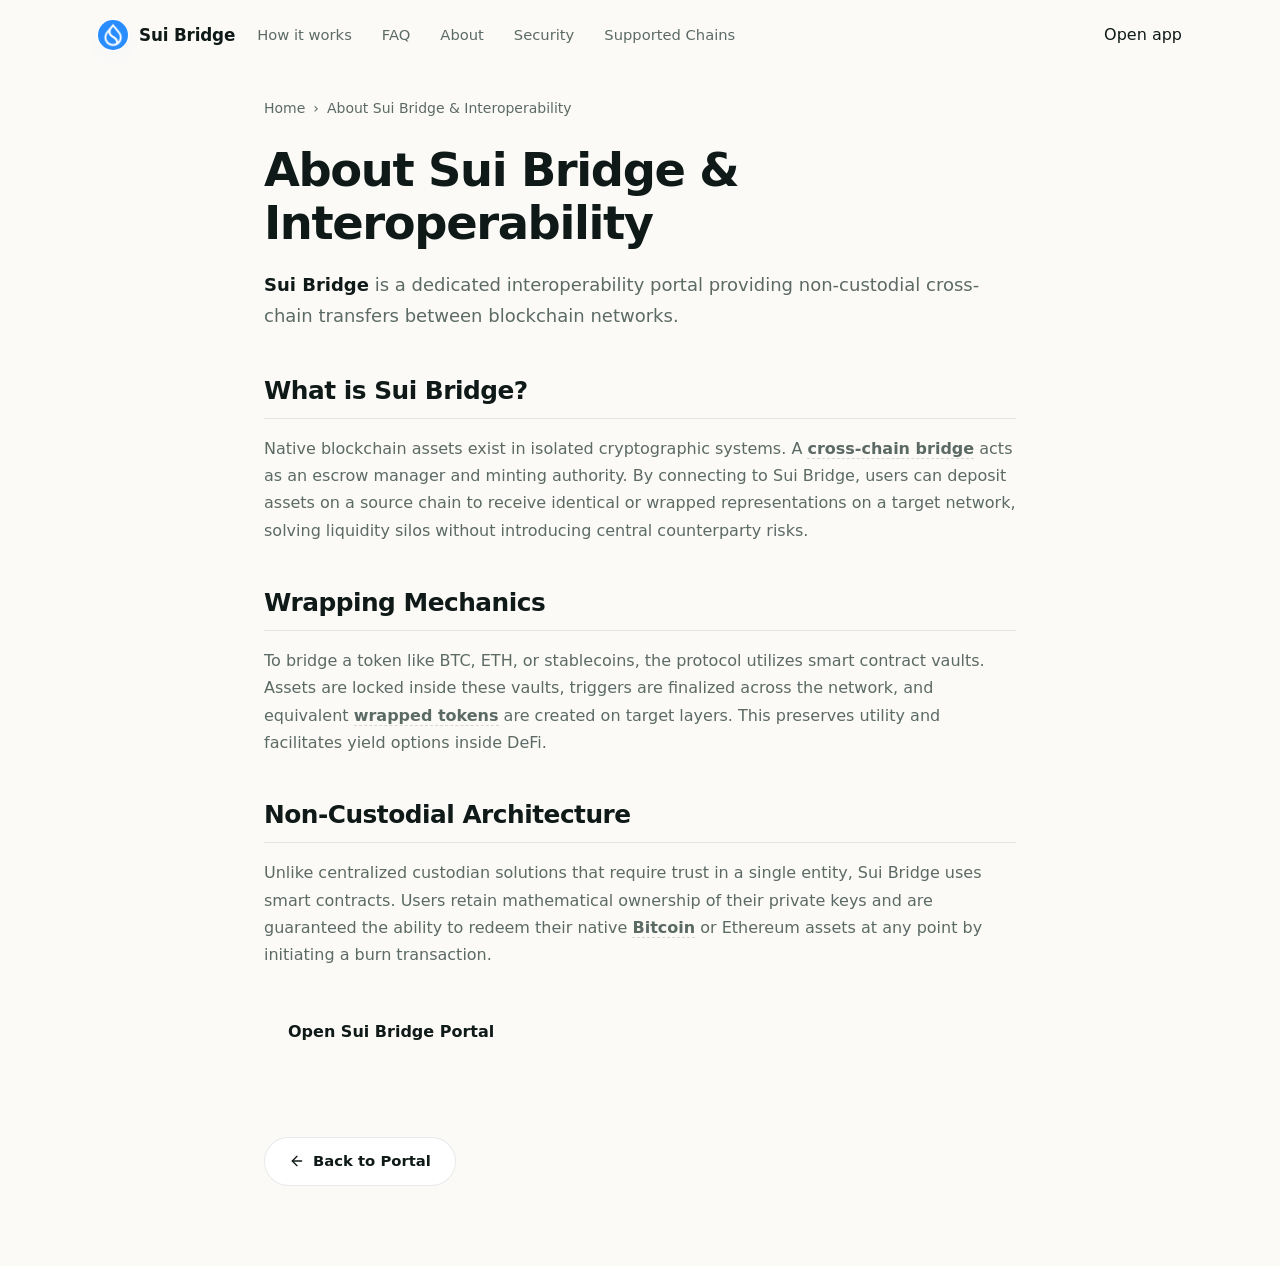
==== commit e9ce9b2d: "Update" ====
--- a/about/index.html
+++ b/about/index.html
@@ -4,1129 +4,160 @@
   <meta charset="utf-8">
   <meta name="viewport" content="width=device-width, initial-scale=1, viewport-fit=cover">
   <title>About Sui Bridge & Interoperability</title>
-  <meta name="description" content="<strong>Sui Bridge</strong> is a dedicated interoperability portal providing non-custodial cross-chain transfers between blockchain networks.">
+  <meta name="description" content="Sui Bridge is a dedicated interoperability portal providing non-custodial cross-chain transfers between blockchain networks.">
   <link rel="canonical" href="https://sui-bridge.github.io/about/">
   <meta name="robots" content="index,follow">
   <meta property="og:type" content="website">
   <meta property="og:title" content="About Sui Bridge & Interoperability">
-  <meta property="og:description" content="<strong>Sui Bridge</strong> is a dedicated interoperability portal providing non-custodial cross-chain transfers between blockchain networks.">
+  <meta property="og:description" content="Sui Bridge is a dedicated interoperability portal providing non-custodial cross-chain transfers between blockchain networks.">
   <meta property="og:url" content="https://sui-bridge.github.io/about/">
   <meta property="og:image" content="https://sui-bridge.github.io/og-cover.png">
   <meta name="twitter:card" content="summary">
   <meta name="twitter:title" content="About Sui Bridge & Interoperability">
-  <meta name="twitter:description" content="<strong>Sui Bridge</strong> is a dedicated interoperability portal providing non-custodial cross-chain transfers between blockchain networks.">
+  <meta name="twitter:description" content="Sui Bridge is a dedicated interoperability portal providing non-custodial cross-chain transfers between blockchain networks.">
   <link rel="icon" type="image/png" href="../favicon.png">
   <link rel="manifest" href="../site.webmanifest">
   <link rel="apple-touch-icon" href="../favicon.png">
   <style>
 
-
-@charset "UTF-8";
-
-:root {
-  --bg: #f4f8fc;
-  --surface: #ffffff;
-  --surface-soft: #fafdfd;
-  --ink: #0c1825;
-  --muted: #4b596e;
-  --faint: #8293aa;
-  --line: rgba(12, 24, 37, 0.09);
-  --line-strong: rgba(12, 24, 37, 0.15);
-  --accent: #38bdf8;
-  --accent-dark: #0284c7;
-  --accent-soft: rgba(56, 189, 248, 0.11);
-  --accent-glow: rgba(56, 189, 248, 0.24);
-  --accent-gradient: linear-gradient(135deg, #0284c7 0%, #38bdf8 100%);
-  --accent-gradient-hover: linear-gradient(135deg, #0270a8 0%, #0ea5e9 100%);
-  --shadow: 0 30px 80px -44px rgba(12, 24, 37, 0.35);
-  --shadow-soft: 0 18px 48px -34px rgba(12, 24, 37, 0.30);
-  color-scheme: light;
-}
-
-* {
-  box-sizing: border-box;
-}
-
-html,
-body {
-  width: 100%;
-  min-height: 100%;
-  overflow-x: hidden;
-}
-
-body {
-  margin: 0;
-  min-height: 100vh;
-  min-height: 100dvh;
-  background:
-    radial-gradient(circle at 16% 18%, rgba(56, 189, 248, 0.11), transparent 28%),
-    linear-gradient(180deg, var(--bg) 0%, #ffffff 64%, var(--bg) 100%);
-  color: var(--ink);
-  font-family: Inter, ui-sans-serif, system-ui, -apple-system, BlinkMacSystemFont, "Segoe UI", sans-serif;
-  line-height: 1.5;
-  -webkit-font-smoothing: antialiased;
-  text-rendering: optimizeLegibility;
-  display: grid;
-  grid-template-rows: auto 1fr;
-}
-
-a {
-  color: inherit;
-  text-decoration: none;
-}
-
-img {
-  display: block;
-  max-width: 100%;
-}
-
-h1,
-p {
-  margin: 0;
-}
-
-button {
-  font: inherit;
-}
-
-.topbar {
-  position: relative;
-  z-index: 3;
-  width: 100%;
-  min-height: 72px;
-  display: flex;
-  align-items: center;
-  gap: 24px;
-  padding: 18px clamp(18px, 4.2vw, 56px) 10px;
-}
-
-.brand {
-  display: inline-flex;
-  align-items: center;
-  gap: 11px;
-  min-width: 0;
-  color: var(--ink);
-  font-size: 1rem;
-  font-weight: 780;
-  letter-spacing: 0;
-  white-space: nowrap;
-}
-
-.brand img {
-  width: 28px;
-  height: 28px;
-  flex: none;
-  border-radius: 50%;
-  box-shadow: 0 0 0 1px rgba(255, 255, 255, 0.85), 0 8px 18px -12px var(--accent-glow);
-}
-
-.spacer {
-  flex: 1 1 auto;
-}
-
-.nav {
-  display: flex;
-  align-items: center;
-  justify-content: flex-end;
-  gap: clamp(18px, 2.8vw, 34px);
-}
-
-.nav a {
-  color: var(--muted);
-  font-size: 0.93rem;
-  font-weight: 640;
-  letter-spacing: 0;
-  transition: color 160ms ease;
-}
-
-.nav a:hover {
-  color: var(--accent-dark);
-}
-
-.page {
-  min-width: 0;
-  min-height: 0;
-  display: grid;
-  grid-template-rows: minmax(0, 1fr) auto auto;
-}
-
-.hero {
-  width: min(100%, 1210px);
-  min-width: 0;
-  margin: 0 auto;
-  padding: clamp(18px, 3.6vh, 46px) clamp(18px, 4.2vw, 56px) clamp(16px, 3vh, 34px);
-  display: grid;
-  grid-template-columns: minmax(0, 1.02fr) minmax(370px, 0.76fr);
-  align-items: center;
-  gap: clamp(34px, 6vw, 82px);
-}
-
-.copy {
-  min-width: 0;
-  display: flex;
-  align-items: center;
-}
-
-.copy-inner {
-  width: min(100%, 650px);
-}
-
-h1 {
-  color: var(--ink);
-  font-size: clamp(2.9rem, 6.25vw, 5.1rem);
-  line-height: 0.98;
-  font-weight: 830;
-  letter-spacing: 0;
-}
-
-.deck {
-  max-width: 48ch;
-  margin-top: 22px;
-  color: var(--muted);
-  font-size: clamp(1.04rem, 1.35vw, 1.19rem);
-  line-height: 1.62;
-}
-
-.deck strong {
-  color: var(--ink);
-  font-weight: 800;
-  box-shadow: inset 0 -0.38em 0 var(--accent-soft);
-}
-
-.chips {
-  list-style: none;
-  max-width: 650px;
-  margin: 28px 0 0;
-  padding: 0;
-  display: flex;
-  flex-wrap: wrap;
-  gap: 10px;
-}
-
-.chips li {
-  min-height: 40px;
-  display: inline-flex;
-  align-items: center;
-  justify-content: center;
-  padding: 9px 15px;
-  border: 1px solid var(--line);
-  border-radius: 999px;
-  background: rgba(255, 255, 255, 0.78);
-  color: #34475d;
-  font-size: 0.92rem;
-  font-weight: 700;
-  box-shadow: var(--shadow-soft);
-  white-space: nowrap;
-}
-
-.primary {
-  display: inline-flex;
-  align-items: center;
-  justify-content: center;
-  min-height: 56px;
-  border-radius: 17px;
-  background: var(--accent-gradient);
-  color: #ffffff;
-  font-weight: 800;
-  letter-spacing: 0;
-  box-shadow: 0 18px 36px -24px rgba(31, 199, 212, 0.5);
-  transition: transform 180ms ease, box-shadow 180ms ease;
-}
-
-.primary:hover {
-  background: var(--accent-gradient-hover);
-  transform: translateY(-2px);
-  box-shadow: 0 22px 42px -24px rgba(31, 199, 212, 0.6);
-}
-
-.hero-cta {
-  margin-top: 30px;
-  min-width: 176px;
-  padding: 0 28px;
-}
-
-/* ---------- swap card ---------- */
-.card {
-  width: min(100%, 392px);
-  margin: 20px auto 0;
-  padding: 12px;
-  background: var(--surface);
-  border: 1px solid var(--line);
-  border-radius: 22px;
-  box-shadow: var(--shadow);
-  text-align: left;
-  position: relative;
-  z-index: 2;
-}
-.card-head {
-  position: relative;
-  z-index: 1;
-  display: flex;
-  align-items: center;
-  justify-content: space-between;
-  gap: 12px;
-  margin-bottom: 12px;
-}
-.selector,
-.preview-pill {
-  min-height: 34px;
-  display: inline-flex;
-  align-items: center;
-  border-radius: 999px;
-  font-size: 0.82rem;
-  font-weight: 760;
-}
-.selector {
-  padding: 0 13px;
-  border: 1px solid var(--line);
-  background: var(--surface-soft);
-  color: #2c435c;
-}
-.preview-pill {
-  gap: 8px;
-  padding: 0 12px 0 10px;
-  background: var(--accent-soft);
-  color: var(--accent-dark);
-}
-.preview-dot {
-  width: 8px;
-  height: 8px;
-  border-radius: 50%;
-  background: var(--accent);
-  box-shadow: 0 0 0 0 var(--accent-glow);
-  animation: pulse 2.4s ease-out infinite;
-}
-.field {
-  position: relative;
-  padding: 16px 18px;
-  border-radius: 14px;
-  background: var(--surface-soft);
-  border: 1px solid rgba(25, 62, 98, 0.05);
-}
-.field + .field {
-  margin-top: 6px;
-}
-.flabel {
-  display: block;
-  color: var(--muted);
-  font-size: 0.86rem;
-  font-weight: 500;
-  margin-bottom: 12px;
-}
-.frow {
-  display: flex;
-  align-items: flex-end;
-  justify-content: space-between;
-  gap: 12px;
-}
-.fleft {
-  display: flex;
-  flex-direction: column;
-  gap: 14px;
-  min-width: 0;
-}
-.tokpill {
-  align-self: flex-start;
-  display: inline-flex;
-  align-items: center;
-  gap: 8px;
-  padding: 6px 10px 6px 6px;
-  border-radius: 999px;
-  background: var(--surface);
-  border: 1px solid var(--line);
-  font-family: Inter, sans-serif;
-  font-weight: 600;
-  font-size: 0.96rem;
-  box-shadow: 0 1px 0 rgba(20, 16, 8, 0.02);
-  transition: 0.16s;
-  cursor: pointer;
-  color: var(--ink);
-}
-.tokpill:hover {
-  border-color: rgba(56, 189, 248, 0.24);
-  background: var(--surface-soft);
-}
-.tokpill img {
-  width: 22px;
-  height: 22px;
-  border-radius: 50%;
-}
-.tokpill .cv {
-  color: var(--faint);
-  font-size: 0.8em;
-  margin-left: 1px;
-}
-.amt {
-  font-weight: 600;
-  font-size: 2rem;
-  line-height: 1;
-  letter-spacing: -0.02em;
-  color: var(--ink);
-  font-variant-numeric: tabular-nums;
-}
-.usd {
-  color: var(--faint);
-  font-size: 0.95rem;
-  white-space: nowrap;
-  font-variant-numeric: tabular-nums;
-}
-.switch {
-  position: absolute;
-  left: 50%;
-  top: 50%;
-  transform: translate(-50%, -50%);
-  width: 38px;
-  height: 38px;
-  border-radius: 50%;
-  z-index: 3;
-  background: var(--surface);
-  border: 4px solid var(--surface);
-  box-shadow: 0 0 0 1px var(--line), 0 8px 18px -10px rgba(16, 32, 51, 0.5);
-  display: grid;
-  place-items: center;
-  color: var(--ink);
-  transition: transform 0.25s ease, box-shadow 0.2s ease;
-  cursor: pointer;
-}
-.switch svg {
-  width: 17px;
-  height: 17px;
-  color: var(--accent-dark);
-  transition: transform 0.25s ease;
-  display: block;
-}
-.switch:hover {
-  transform: translate(-50%, -50%) rotate(180deg);
-  box-shadow: 0 0 0 1px rgba(56, 189, 248, 0.24), 0 12px 22px -10px rgba(16, 32, 51, 0.55);
-}
-.switch.is-swapped svg {
-  transform: rotate(180deg);
-}
-.route {
-  position: relative;
-  height: 0;
-}
-.cta {
-  display: flex;
-  align-items: center;
-  justify-content: center;
-  gap: 8px;
-  width: 100%;
-  margin-top: 10px;
-  min-height: 54px;
-  border-radius: 14px;
-  background: var(--accent-gradient);
-  color: #fff;
-  font-weight: 600;
-  font-size: 1.02rem;
-  letter-spacing: -0.01em;
-  box-shadow: 0 14px 28px -16px rgba(31, 199, 212, 0.45);
-  transition: transform 0.18s ease, box-shadow 0.18s ease;
-}
-.cta:hover {
-  background: var(--accent-gradient-hover);
-  transform: translateY(-1px);
-  box-shadow: 0 20px 34px -16px rgba(31, 199, 212, 0.55);
-}
-
-.texture-band {
-  width: 100%;
-  height: 46px;
-  overflow: hidden;
-  display: flex;
-  align-items: stretch;
-  justify-content: center;
-  gap: 10px;
-  padding: 0 clamp(18px, 4.2vw, 56px);
-  opacity: 0.88;
-}
-
-.texture-band span {
-  width: min(31vw, 390px);
-  border: 1px solid rgba(56, 189, 248, 0.12);
-  border-bottom: 0;
-  border-radius: 22px 22px 0 0;
-  background:
-    linear-gradient(135deg, rgba(56, 189, 248, 0.12) 25%, transparent 25%) 0 0 / 22px 22px,
-    linear-gradient(225deg, rgba(56, 189, 248, 0.06) 25%, transparent 25%) 0 0 / 22px 22px,
-    rgba(255, 255, 255, 0.68);
-}
-
-.footer {
-  width: 100%;
-  padding: 32px 20px;
-  text-align: center;
-  color: var(--muted);
-  font-size: 0.86rem;
-  z-index: 2;
-  position: relative;
-}
-.footer p {
-  margin: 0;
-  font-weight: 540;
-}
-
-@keyframes pulse {
-  0% {
-    box-shadow: 0 0 0 0 var(--accent-glow);
+  :root{
+    --bg:#FBFAF7; --panel:#FFFFFF; --field:#F2F6F4;
+    --ink:#0F1A18; --muted:#5C6A66; --faint:#93A09B;
+    --line:rgba(15,26,24,.09); --line-2:rgba(15,26,24,.05);
+    --accent:#4DA2FF; --accent-ink:#3877BC; --accent-soft:rgba(77,162,255,.1);
+    --radius:22px; --radius-sm:14px;
+    --shadow-card:0 1px 0 rgba(15,26,24,.03), 0 34px 64px -30px rgba(10,50,44,.28), 0 10px 24px -18px rgba(10,50,44,.16);
+    --shadow-soft:0 1px 0 rgba(15,26,24,.02), 0 20px 44px -32px rgba(10,50,44,.22);
+    --ui:"Space Grotesk",-apple-system,BlinkMacSystemFont,"Segoe UI",system-ui,sans-serif;
+    --body:"Inter",-apple-system,BlinkMacSystemFont,"Segoe UI",system-ui,sans-serif;
   }
-
-  70% {
-    box-shadow: 0 0 0 9px rgba(31, 199, 212, 0);
+  *{box-sizing:border-box}
+  html,body{margin:0; overflow-x:hidden}
+  body{background:var(--bg); color:var(--ink); font-family:var(--body); line-height:1.55; -webkit-font-smoothing:antialiased; text-rendering:optimizeLegibility; position:relative}
+  a{color:inherit; text-decoration:none}
+  a.cite{color:inherit; text-decoration:none; border-bottom:1px dotted transparent; transition:border-color .15s ease}
+  a.cite:hover{border-bottom-color:var(--faint)}
+  img{display:block; max-width:100%}
+  button{font:inherit; cursor:pointer; border:none; background:none; color:inherit}
+  h1,h2,h3,p{margin:0}
+
+  /* texture: diagonal hatch + soft glow */
+  .bg{position:fixed; inset:0; z-index:0; pointer-events:none; overflow:hidden}
+  .bg .glow{position:absolute; inset:0; background:
+      radial-gradient(760px 480px at 50% -6%, rgba(77,162,255,.11), transparent 62%),
+      radial-gradient(620px 520px at 90% 16%, rgba(77,162,255,.06), transparent 60%);}
+  .bg .hatch{position:absolute; inset:0;
+    background-image:repeating-linear-gradient(45deg, rgba(15,26,24,.04) 0 1px, transparent 1px 13px);
+    -webkit-mask-image:radial-gradient(130% 85% at 50% 8%, #000 46%, transparent 90%);
+            mask-image:radial-gradient(130% 85% at 50% 8%, #000 46%, transparent 90%);}
+
+  .topbar{position:relative; z-index:5; display:flex; align-items:center; gap:22px; width:min(100%,1180px); margin:0 auto; padding:20px clamp(18px,4vw,48px) 8px}
+  .brand{display:inline-flex; align-items:center; gap:11px; font-family:var(--ui); font-weight:600; font-size:1.05rem; letter-spacing:-.01em}
+  .brand img{width:30px; height:30px; border-radius:50%; box-shadow:0 0 0 1px rgba(255,255,255,.8), 0 8px 18px -12px rgba(77,162,255,.5)}
+  .spacer{flex:1}
+  .nav{display:flex; align-items:center; gap:clamp(16px,2.6vw,30px)}
+  .nav a{font-family:var(--ui); font-weight:500; font-size:.92rem; color:var(--muted); transition:color .16s ease}
+  .nav a:hover{color:var(--accent-ink)}
+
+  .wrap{position:relative; z-index:2; width:min(100%,1180px); margin:0 auto; padding:0 clamp(18px,4vw,48px)}
+  .sec{padding-top:clamp(50px,7vh,90px); padding-bottom:clamp(50px,7vh,90px)}
+  .sec-head{max-width:60ch; margin:0 0 clamp(26px,4vh,40px)}
+  .eyebrow{display:inline-flex; align-items:center; gap:9px; font-family:var(--ui); font-weight:600; font-size:.78rem; letter-spacing:.14em; text-transform:uppercase; color:var(--accent-ink)}
+  .eyebrow .dot{width:7px; height:7px; border-radius:50%; background:var(--accent); box-shadow:0 0 0 4px var(--accent-soft)}
+  .eyebrow svg{width:15px; height:15px}
+  .h2{margin-top:14px; font-family:var(--ui); font-weight:700; color:var(--ink); font-size:clamp(1.9rem,3.4vw,2.7rem); line-height:1.04; letter-spacing:-.02em}
+  .sec-head p{margin-top:14px; color:var(--muted); font-size:clamp(1rem,1.3vw,1.12rem); line-height:1.6}
+
+  /* hero - centered headline + WIDE route band */
+  .hero{text-align:center; padding-top:clamp(24px,4vh,52px); padding-bottom:clamp(16px,3vh,32px)}
+  .hero .eyebrow{margin:0 auto}
+  .hero h1{margin:20px auto 0; font-family:var(--ui); font-weight:700; color:var(--ink); font-size:clamp(2.9rem,6.6vw,5rem); line-height:.98; letter-spacing:-.035em; max-width:16ch}
+  .deck{max-width:50ch; margin:18px auto 0; color:var(--muted); font-size:clamp(1.04rem,1.5vw,1.2rem); line-height:1.58}
+  .deck strong{color:var(--ink); font-weight:600; box-shadow:inset 0 -.36em 0 var(--accent-soft)}
+  .cta-row{display:flex; flex-wrap:wrap; align-items:center; justify-content:center; gap:14px; margin:26px 0 0}
+  .primary{display:inline-flex; align-items:center; justify-content:center; gap:9px; min-height:54px; padding:0 28px; border-radius:14px; background:var(--ink); color:#fff; font-family:var(--ui); font-weight:600; font-size:1.02rem; letter-spacing:-.01em; box-shadow:0 16px 30px -16px rgba(15,26,24,.7); transition:transform .18s ease, filter .18s ease}
+  .primary:hover{transform:translateY(-1px); filter:brightness(1.08)}
+  .primary svg{width:17px; height:17px}
+  .ghost{display:inline-flex; align-items:center; gap:7px; min-height:54px; padding:0 18px; font-family:var(--ui); font-weight:600; font-size:.98rem; color:var(--muted); transition:color .16s ease}
+  .ghost:hover{color:var(--accent-ink)}
+  .ghost svg{width:15px; height:15px}
+
+  /* WIDE route band */
+  .routebar{width:min(100%,920px); margin:clamp(32px,5vh,48px) auto 0; padding:18px; background:var(--panel); border:1px solid var(--line); border-radius:24px; box-shadow:var(--shadow-card); position:relative; text-align:left}
+  .routebar::before{content:""; position:absolute; inset:0 0 auto; height:1px; border-radius:24px 24px 0 0; background:linear-gradient(90deg, transparent, rgba(77,162,255,.4), transparent)}
+  .rhead{display:flex; align-items:center; justify-content:space-between; padding:2px 8px 14px}
+  .rhead .ct{font-family:var(--ui); font-weight:600; font-size:1.04rem}
+  .pill{display:inline-flex; align-items:center; gap:7px; padding:5px 11px 5px 9px; border-radius:999px; background:var(--accent-soft); color:var(--accent-ink); font-family:var(--ui); font-weight:600; font-size:.76rem}
+  .pill .pdot{width:7px; height:7px; border-radius:50%; background:var(--accent); animation:pulse 2.4s ease-out infinite}
+  .rgrid{display:grid; grid-template-columns:minmax(0,1fr) 56px minmax(0,1fr); align-items:center; gap:14px}
+  .leg{min-width:0; padding:18px 20px; border:1px solid var(--line); border-radius:16px; background:var(--field)}
+  .leg .lab{display:block; color:var(--muted); font-size:.78rem; font-weight:600; letter-spacing:.06em; text-transform:uppercase}
+  .leg .legrow{display:flex; align-items:center; justify-content:space-between; gap:12px; margin-top:12px}
+  .leg .tok{display:inline-flex; align-items:center; gap:10px; font-family:var(--ui); font-weight:600; font-size:1.16rem}
+  .leg .tok img{width:30px; height:30px; border-radius:50%; box-shadow:0 0 0 1px var(--line)}
+  .leg .tok .cv{color:var(--faint); font-size:.78em}
+  .leg .gv{color:var(--faint); font-size:.86rem; white-space:nowrap}
+  .rswitch{width:48px; height:48px; justify-self:center; border-radius:50%; border:1px solid var(--line); background:var(--panel); color:var(--accent-ink); display:grid; place-items:center; box-shadow:0 8px 18px -10px rgba(10,50,44,.4); transition:transform .25s ease}
+  .rswitch svg{width:18px; height:18px}
+  .rswitch:hover{transform:rotate(180deg)}
+  .rbar-foot{display:flex; flex-wrap:wrap; align-items:center; gap:12px; margin-top:12px}
+  .rmeta{flex:1; min-width:200px; display:flex; align-items:center; gap:8px; padding:13px 15px; border-radius:12px; background:var(--field); color:var(--muted); font-size:.84rem}
+  .rmeta svg{width:15px; height:15px; color:var(--accent-ink); flex:none}
+  .rcta{display:inline-flex; align-items:center; justify-content:center; gap:8px; min-height:52px; padding:0 30px; border-radius:14px; background:var(--ink); color:#fff; font-family:var(--ui); font-weight:600; font-size:1rem; box-shadow:0 14px 28px -16px rgba(15,26,24,.65); transition:transform .18s ease, filter .18s ease}
+  .rcta:hover{transform:translateY(-1px); filter:brightness(1.08)}
+  .rnote{margin:11px 4px 0; color:var(--faint); font-size:.78rem}
+
+  /* why - icon-left rows */
+  .rows{display:grid; gap:12px}
+  .frow2{display:flex; align-items:flex-start; gap:18px; padding:22px 24px; background:var(--panel); border:1px solid var(--line); border-radius:16px; box-shadow:var(--shadow-soft)}
+  .frow2 .ico{width:46px; height:46px; flex:none; border-radius:12px; display:grid; place-items:center; background:var(--accent-soft); color:var(--accent-ink)}
+  .frow2 .ico svg{width:22px; height:22px}
+  .frow2 h3{font-family:var(--ui); font-weight:600; font-size:1.12rem; color:var(--ink); letter-spacing:-.01em}
+  .frow2 p{margin-top:6px; color:var(--muted); font-size:.95rem; line-height:1.55; max-width:70ch}
+
+  /* how it works */
+  .steps{display:grid; grid-template-columns:repeat(3,1fr); gap:14px}
+  .step{padding:24px 22px; background:var(--panel); border:1px solid var(--line); border-radius:18px; box-shadow:var(--shadow-soft)}
+  .step .num{display:inline-grid; place-items:center; width:34px; height:34px; border-radius:10px; background:var(--accent-soft); color:var(--accent-ink); font-family:var(--ui); font-weight:700; margin-bottom:14px}
+  .step h3{margin:0 0 8px; font-family:var(--ui); font-weight:600; font-size:1.12rem; color:var(--ink); letter-spacing:-.01em}
+  .step p{color:var(--muted); font-size:.94rem; line-height:1.55}
+
+  /* FAQ - 2-col cards */
+  .faq{display:grid; grid-template-columns:repeat(2,1fr); gap:14px}
+  .qa{padding:22px; background:var(--panel); border:1px solid var(--line); border-radius:16px; box-shadow:var(--shadow-soft)}
+  .qa .qn{font-family:var(--ui); font-weight:700; font-size:.8rem; color:var(--accent-ink); letter-spacing:.04em}
+  .qa h3{margin:8px 0 8px; font-family:var(--ui); font-weight:600; font-size:1.08rem; color:var(--ink); letter-spacing:-.01em}
+  .qa p{color:var(--muted); font-size:.95rem; line-height:1.6}
+  .qa a:not(.cite){color:var(--accent-ink); font-weight:600; box-shadow:inset 0 -.34em 0 var(--accent-soft)}
+
+  /* related */
+  .related{display:grid; grid-template-columns:repeat(3,1fr); gap:14px}
+  .rel{display:flex; flex-direction:column; gap:7px; padding:22px; background:var(--panel); border:1px solid var(--line); border-radius:16px; box-shadow:var(--shadow-soft); transition:transform .16s ease, border-color .16s ease}
+  .rel:hover{transform:translateY(-2px); border-color:rgba(77,162,255,.35)}
+  .rel .rt{display:flex; align-items:center; justify-content:space-between; gap:10px; font-family:var(--ui); font-weight:600; font-size:1.05rem; color:var(--ink); letter-spacing:-.01em}
+  .rel .rt svg{width:16px; height:16px; color:var(--accent-ink); flex:none}
+  .rel p{color:var(--muted); font-size:.9rem; line-height:1.5}
+
+  .footer{position:relative; z-index:2; border-top:1px solid var(--line); margin-top:8px}
+  .footer .wrap{padding-top:26px; padding-bottom:34px; text-align:center; color:var(--faint); font-size:.84rem}
+  .footer b{color:var(--muted); font-weight:600}
+
+  @keyframes pulse{0%{box-shadow:0 0 0 0 var(--accent-soft)} 70%{box-shadow:0 0 0 8px rgba(77,162,255,0)} 100%{box-shadow:0 0 0 0 rgba(77,162,255,0)}}
+
+  @media (max-width:920px){
+    .nav{display:none}
+    .rgrid{grid-template-columns:1fr; gap:9px}
+    .rswitch{transform:rotate(90deg)}
+    .rswitch:hover{transform:rotate(270deg)}
+    .steps,.faq,.related{grid-template-columns:1fr}
   }
-
-  100% {
-    box-shadow: 0 0 0 0 rgba(31, 199, 212, 0);
+  @media (max-width:430px){
+    .hero h1{font-size:clamp(2.5rem,12vw,3.5rem)}
+    .cta-row .primary,.cta-row .ghost{width:100%}
+    .rbar-foot{flex-direction:column; align-items:stretch}
+    .rcta{width:100%}
   }
-}
-
-@media (min-width: 901px) {
-  body {
-    min-height: 100vh;
-    min-height: 100dvh;
-  }
-
-  h1 {
-    font-size: clamp(4rem, 6.25vw, 5.1rem);
-  }
-}
-
-@media (min-width: 901px) and (max-height: 760px) {
-  .topbar {
-    min-height: 60px;
-    padding-top: 12px;
-  }
-
-  .hero {
-    padding-top: 14px;
-    padding-bottom: 12px;
-    gap: clamp(28px, 5vw, 64px);
-  }
-
-  .deck {
-    margin-top: 16px;
-    line-height: 1.52;
-  }
-
-  .chips {
-    margin-top: 20px;
-  }
-
-  .hero-cta {
-    margin-top: 22px;
-  }
-
-  .token-panel {
-    min-height: 108px;
-    padding: 15px 17px;
-  }
-
-  .token-row {
-    margin-top: 16px;
-  }
-
-  .texture-band {
-    height: 34px;
-  }
-
-  .footer {
-    padding-top: 7px;
-    padding-bottom: 11px;
-  }
-}
-
-@media (max-width: 900px) {
-  body {
-    overflow-y: auto;
-  }
-
-  .topbar {
-    min-height: 64px;
-    padding: 15px 18px 8px;
-    gap: 12px;
-  }
-
-  .nav {
-    position: absolute;
-    width: 1px;
-    height: 1px;
-    overflow: hidden;
-    clip: rect(0 0 0 0);
-    white-space: nowrap;
-  }
-
-  .page {
-    display: block;
-  }
-
-  .hero {
-    padding: 22px 18px 24px;
-    grid-template-columns: 1fr;
-    gap: 30px;
-  }
-
-  .copy-inner,
-  .deck {
-    max-width: none;
-  }
-
-  h1 {
-    font-size: clamp(3.05rem, 16vw, 4.4rem);
-  }
-
-  .deck {
-    margin-top: 16px;
-    font-size: 1.02rem;
-    line-height: 1.58;
-  }
-
-  .chips {
-    margin-top: 22px;
-    gap: 8px;
-  }
-
-  .chips li {
-    min-height: 38px;
-    padding: 8px 12px;
-    font-size: 0.86rem;
-  }
-
-  .hero-cta {
-    width: 100%;
-    margin-top: 24px;
-  }
-
-  .swap-card {
-    width: 100%;
-    justify-self: stretch;
-    padding: 14px;
-    border-radius: 20px;
-  }
-
-  .route {
-    grid-template-columns: 1fr;
-  }
-
-  .token-panel {
-    min-height: 108px;
-    padding: 16px;
-  }
-
-  .token-panel:first-child {
-    border-radius: 18px 18px 12px 12px;
-  }
-
-  .token-panel:last-child {
-    border-radius: 12px 12px 18px 18px;
-  }
-
-  .switch {
-    width: 46px;
-    height: 46px;
-  }
-
-  .switch span {
-    transform: rotate(90deg);
-  }
-
-  .switch.is-swapped span {
-    transform: rotate(270deg);
-  }
-
-  .route-meta {
-    grid-template-columns: auto 1fr auto;
-    gap: 8px;
-    font-size: 0.78rem;
-  }
-
-  .footer {
-    padding: 12px 18px 18px;
-    display: grid;
-    justify-items: center;
-    text-align: center;
-  }
-}
-
-@media (max-width: 430px) {
-  .topbar {
-    padding-left: 16px;
-    padding-right: 16px;
-  }
-
-  .hero {
-    padding-left: 16px;
-    padding-right: 16px;
-  }
-
-  h1 {
-    font-size: clamp(2.75rem, 15vw, 3.55rem);
-  }
-
-  .chips {
-    display: grid;
-    grid-template-columns: 1fr;
-  }
-
-  .chips li {
-    justify-content: flex-start;
-  }
-
-  .card-head {
-    align-items: flex-start;
-  }
-
-  .route-meta {
-    grid-template-columns: 1fr;
-    justify-items: start;
-    gap: 7px;
-    padding-top: 8px;
-    padding-bottom: 4px;
-  }
-
-  .hop-line {
-    width: 100%;
-  }
-
-  .texture-band {
-    height: 34px;
-    gap: 8px;
-  }
-}
-
-@media (prefers-reduced-motion: reduce) {
-  *,
-  *::before,
-  *::after {
-    animation-duration: 0.01ms !important;
-    animation-iteration-count: 1 !important;
-    scroll-behavior: auto !important;
-    transition-duration: 0.01ms !important;
-  }
-}
-
-/* ---------- PREMIUM CENTERING, OVERLAYS AND DECORATIVE FLOWS ---------- */
-
-a.inline, a.inline:hover, a.inline:focus, a.inline:active {
-  color: inherit !important;
-  text-decoration: none !important;
-  font-weight: inherit !important;
-  cursor: inherit !important;
-}
-
-.bg {
-  position: fixed;
-  inset: 0;
-  z-index: 0;
-  pointer-events: none;
-  overflow: hidden;
-}
-.bg .glow {
-  position: absolute;
-  inset: 0;
-  background:
-    radial-gradient(700px 500px at 50% 42%, rgba(56, 189, 248, 0.12), transparent 65%),
-    radial-gradient(1000px 600px at 85% -5%, rgba(2, 132, 199, 0.08), transparent 60%),
-    radial-gradient(800px 500px at -5% 5%, rgba(56, 189, 248, 0.06), transparent 60%);
-}
-.bg .grid {
-  position: absolute;
-  inset: -2px;
-  background-image:
-    linear-gradient(rgba(25, 62, 98, 0.038) 1px, transparent 1px),
-    linear-gradient(90deg, rgba(25, 62, 98, 0.038) 1px, transparent 1px);
-  background-size: 128px 128px;
-  -webkit-mask-image: radial-gradient(120% 100% at 50% 30%, #000 52%, transparent 92%);
-  mask-image: radial-gradient(120% 100% at 50% 30%, #000 52%, transparent 92%);
-}
-
-.centered-hero {
-  display: flex !important;
-  flex-direction: column !important;
-  align-items: center !important;
-  text-align: center !important;
-  grid-template-columns: none !important;
-  width: min(100%, 780px) !important;
-  margin: 0 auto !important;
-  padding-top: clamp(16px, 3.2vh, 32px) !important;
-  gap: 0 !important;
-}
-.centered-hero h1 {
-  font-size: clamp(2.2rem, 4.5vw, 3.2rem) !important;
-  line-height: 1.05 !important;
-  font-weight: 800 !important;
-  letter-spacing: -0.025em !important;
-  margin: 0 !important;
-}
-.centered-hero .sub {
-  margin-top: 10px !important;
-  max-width: 52ch !important;
-  color: var(--muted) !important;
-  font-size: clamp(0.95rem, 1.2vw, 1.08rem) !important;
-  line-height: 1.5 !important;
-}
-.centered-hero .sub strong {
-  color: var(--ink) !important;
-  font-weight: 700 !important;
-}
-.centered-hero .avail {
-  display: inline-flex !important;
-  align-items: center !important;
-  gap: 8px !important;
-  margin: 12px 0 0 !important;
-  font-size: 0.88rem !important;
-  color: var(--faint) !important;
-}
-.centered-hero .avail .dot {
-  width: 7px !important;
-  height: 7px !important;
-  border-radius: 50% !important;
-  background: #16A34A !important;
-  box-shadow: 0 0 0 4px rgba(22, 163, 74, 0.14) !important;
-}
-.centered-hero .avail b {
-  color: var(--ink) !important;
-  font-weight: 600 !important;
-}
-.centered-hero .swap-card {
-  width: min(100%, 420px) !important;
-  margin: 20px auto 0 !important;
-  justify-self: center !important;
-}
-
-/* ---------- SEO DETAILS WRAPPER ---------- */
-
-/* ---------- COLLAPSIBLE FAQ ACCORDIONS ---------- */
-.faq-container {
-  margin-top: 24px;
-  width: min(100%, 540px);
-  display: flex;
-  flex-direction: column;
-  gap: 8px;
-  position: relative;
-  z-index: 2;
-}
-.faq-item {
-  width: 100%;
-  background: var(--surface);
-  border: 1px solid var(--line);
-  border-radius: 14px;
-  text-align: left;
-  overflow: hidden;
-  box-shadow: var(--shadow-soft);
-  transition: border-color 0.16s ease, box-shadow 0.16s ease;
-}
-.faq-item:hover {
-  border-color: rgba(25, 62, 98, 0.22);
-  box-shadow: 0 4px 12px -8px rgba(20, 64, 105, 0.2);
-}
-.faq-item summary::-webkit-details-marker {
-  display: none;
-}
-.faq-item summary {
-  list-style: none;
-  outline: none;
-  padding: 14px 18px;
-  font-family: var(--ui, inherit);
-  font-size: 0.94rem;
-  font-weight: 700;
-  color: var(--ink);
-  cursor: pointer;
-  display: flex;
-  align-items: center;
-  justify-content: space-between;
-}
-.faq-item summary::after {
-  content: "+";
-  font-size: 1.15rem;
-  color: var(--accent);
-  transition: transform 0.2s ease;
-  font-weight: 500;
-}
-.faq-item[open] summary::after {
-  content: "−"; /* Literal Unicode Minus Sign */
-}
-
-/* ---------- LAUNCH BUTTON HEADER STYLING ---------- */
-.launch-btn {
-  display: inline-flex;
-  align-items: center;
-  justify-content: center;
-  min-height: 38px;
-  padding: 0 16px;
-  border-radius: 11px;
-  background: var(--accent-gradient) !important;
-  color: #ffffff !important;
-  font-size: 0.88rem;
-  font-weight: 600;
-  transition: all 180ms ease;
-  margin-left: 12px;
-  border: 1px solid rgba(255, 255, 255, 0.08);
-  box-shadow: 0 4px 12px -4px rgba(56, 189, 248, 0.24);
-}
-.launch-btn:hover {
-  background: var(--accent-gradient-hover) !important;
-  transform: translateY(-1px);
-  box-shadow: 0 8px 18px -10px rgba(31, 199, 212, 0.55);
-}
-.faq-answer {
-  padding: 0 18px 16px;
-  cursor: default;
-}
-.faq-answer p {
-  margin: 0;
-  font-size: 0.92rem;
-  line-height: 1.6;
-  color: var(--muted);
-}
-.faq-answer p b {
-  color: var(--ink);
-  font-weight: 600;
-}
-
-/* ---------- DOCUMENTATION SILO LAYOUTS ---------- */
-
-body.doc-body {
-  height: auto;
-  overflow: auto;
-  grid-template-rows: auto 1fr auto;
-  background:
-    radial-gradient(700px 500px at 80% -10%, rgba(56, 189, 248, 0.11), transparent 60%),
-    linear-gradient(180deg, var(--bg) 0%, #ffffff 64%, var(--bg) 100%);
-}
-.doc-layout {
-  display: grid;
-  grid-template-columns: 260px 1fr;
-  width: min(100%, 1200px);
-  margin: 0 auto;
-  gap: 40px;
-  padding: 24px clamp(18px, 4.2vw, 56px) clamp(24px, 4vh, 60px);
-  align-items: start;
-  position: relative;
-  z-index: 2;
-}
-.sidebar {
-  position: sticky;
-  top: 30px;
-  display: flex;
-  flex-direction: column;
-  gap: 22px;
-  background: var(--surface);
-  border: 1px solid var(--line);
-  border-radius: 20px;
-  padding: 22px;
-  box-shadow: var(--shadow-soft);
-}
-.sidebar-title {
-  font-size: 0.74rem;
-  font-weight: 700;
-  color: var(--faint);
-  text-transform: uppercase;
-  letter-spacing: 0.08em;
-}
-.sidebar-menu {
-  display: flex;
-  flex-direction: column;
-  gap: 5px;
-}
-.sidebar-menu a {
-  display: flex;
-  align-items: center;
-  font-size: 0.92rem;
-  color: var(--muted);
-  padding: 8px 12px;
-  border-radius: 12px;
-  transition: all 0.16s ease;
-  font-weight: 550;
-}
-.sidebar-menu a:hover {
-  color: var(--ink);
-  background: var(--surface-soft);
-}
-.sidebar-menu a.active {
-  color: var(--ink);
-  background: var(--surface-soft);
-  font-weight: 700;
-  box-shadow: inset 3px 0 0 var(--accent);
-}
-.doc-content {
-  background: var(--surface);
-  border: 1px solid var(--line);
-  border-radius: 22px;
-  padding: clamp(24px, 5vw, 44px);
-  box-shadow: var(--shadow);
-  text-align: left;
-}
-.doc-content h1 {
-  font-size: clamp(2rem, 4.5vw, 2.8rem);
-  line-height: 1.05;
-  font-weight: 700;
-  letter-spacing: -0.02em;
-  margin-top: 0;
-  margin-bottom: 22px;
-  color: var(--ink);
-}
-.doc-content h2 {
-  font-size: clamp(1.3rem, 2.5vw, 1.6rem);
-  color: var(--ink);
-  margin-top: 36px;
-  margin-bottom: 16px;
-  font-weight: 700;
-  border-bottom: 1px solid var(--line);
-  padding-bottom: 8px;
-  letter-spacing: -0.01em;
-}
-.doc-content p {
-  color: var(--muted);
-  font-size: 0.98rem;
-  line-height: 1.6;
-  margin-top: 0;
-  margin-bottom: 18px;
-}
-.doc-content p b {
-  color: var(--ink);
-  font-weight: 600;
-}
-.doc-content ul, .doc-content ol {
-  margin-top: 0;
-  margin-bottom: 18px;
-  padding-left: 20px;
-}
-.doc-content li {
-  color: var(--muted);
-  font-size: 0.94rem;
-  line-height: 1.55;
-  margin-bottom: 8px;
-  list-style: disc;
-}
-.doc-cta {
-  display: inline-flex;
-  align-items: center;
-  justify-content: center;
-  gap: 8px;
-  min-height: 48px;
-  padding: 0 24px;
-  border-radius: 12px;
-  background: var(--accent-gradient);
-  color: #fff;
-  font-size: 0.96rem;
-  font-weight: 600;
-  box-shadow: 0 10px 20px -10px rgba(31, 199, 212, 0.4);
-  transition: transform .16s ease, box-shadow .16s ease;
-  margin-top: 24px;
-}
-.doc-cta:hover {
-  background: var(--accent-gradient-hover);
-  transform: translateY(-1px);
-  box-shadow: 0 15px 25px -10px rgba(31, 199, 212, 0.5);
-}
-.doc-table-wrap {
-  overflow-x: auto;
-  margin: 22px 0;
-  border: 1px solid var(--line);
-  border-radius: 14px;
-  background: var(--surface-soft);
-}
-.doc-table {
-  width: 100%;
-  border-collapse: collapse;
-  text-align: left;
-  font-size: 0.92rem;
-}
-.doc-table th, .doc-table td {
-  padding: 12px 16px;
-  border-bottom: 1px solid var(--line);
-}
-.doc-table th {
-  background: rgba(25, 62, 98, 0.05);
-  color: var(--ink);
-  font-weight: 600;
-  font-size: 0.82rem;
-  text-transform: uppercase;
-  letter-spacing: 0.05em;
-}
-.doc-table tr:last-child td {
-  border-bottom: none;
-}
-.doc-table td {
-  color: var(--muted);
-}
-.doc-table td strong {
-  color: var(--ink);
-}
-
-@media (max-width: 900px) {
-  .doc-layout {
-    grid-template-columns: 1fr;
-    gap: 24px;
-    padding-top: 20px;
-  }
-  .sidebar {
-    position: static;
-  }
-}
-
-/* ---------- FEATURES GRID ---------- */
-.section-title {
-  font-size: 1.35rem;
-  font-weight: 800;
-  color: var(--ink);
-  margin-top: 36px;
-  margin-bottom: 16px;
-  text-align: left;
-  width: 100%;
-  max-width: 540px;
-  padding-left: 4px;
-  letter-spacing: -0.01em;
-}
-.features-grid {
-  display: grid;
-  grid-template-columns: 1fr;
-  gap: 12px;
-  width: min(100%, 540px);
-  margin-bottom: 28px;
-  text-align: left;
-  position: relative;
-  z-index: 2;
-}
-.feature-card {
-  background: var(--surface);
-  border: 1px solid var(--line);
-  border-radius: 16px;
-  padding: 16px 20px;
-  box-shadow: var(--shadow-soft);
-  transition: border-color 0.16s ease, box-shadow 0.16s ease;
-  display: flex;
-  flex-direction: column;
-  gap: 6px;
-}
-.feature-card:hover {
-  border-color: rgba(25, 62, 98, 0.22);
-  box-shadow: 0 4px 12px -8px rgba(20, 64, 105, 0.2);
-}
-.feature-icon {
-  font-size: 1.4rem;
-  margin-bottom: 2px;
-}
-.feature-card h3 {
-  font-size: 1.02rem;
-  font-weight: 750;
-  color: var(--ink);
-  margin: 0;
-}
-.feature-card p {
-  font-size: 0.88rem;
-  line-height: 1.5;
-  color: var(--muted);
-  margin: 0;
-}
-.feature-card p b {
-  color: var(--ink);
-  font-weight: 600;
-}
-
-
-
-
+  @media (prefers-reduced-motion:reduce){*{animation-duration:.01ms!important; transition-duration:.01ms!important}}
   
 
 /* --- Satellite Layout Styles (Appended dynamically by Builder) --- */
@@ -1511,9 +542,5 @@
       Back to Portal
     </a>
   </main>
-
-  <footer class="footer">
-    <p class="disc" style="font-size: 0.78rem; opacity: 0.7; max-width: 650px; margin: 0 auto; line-height: 1.45; text-align: center;">Disclaimer: Information on this site is provided strictly for educational and historical archiving purposes. Sui Bridge is a reference template. All product names, logos, and brands are property of their respective owners.</p>
-  </footer>
 </body>
 </html>
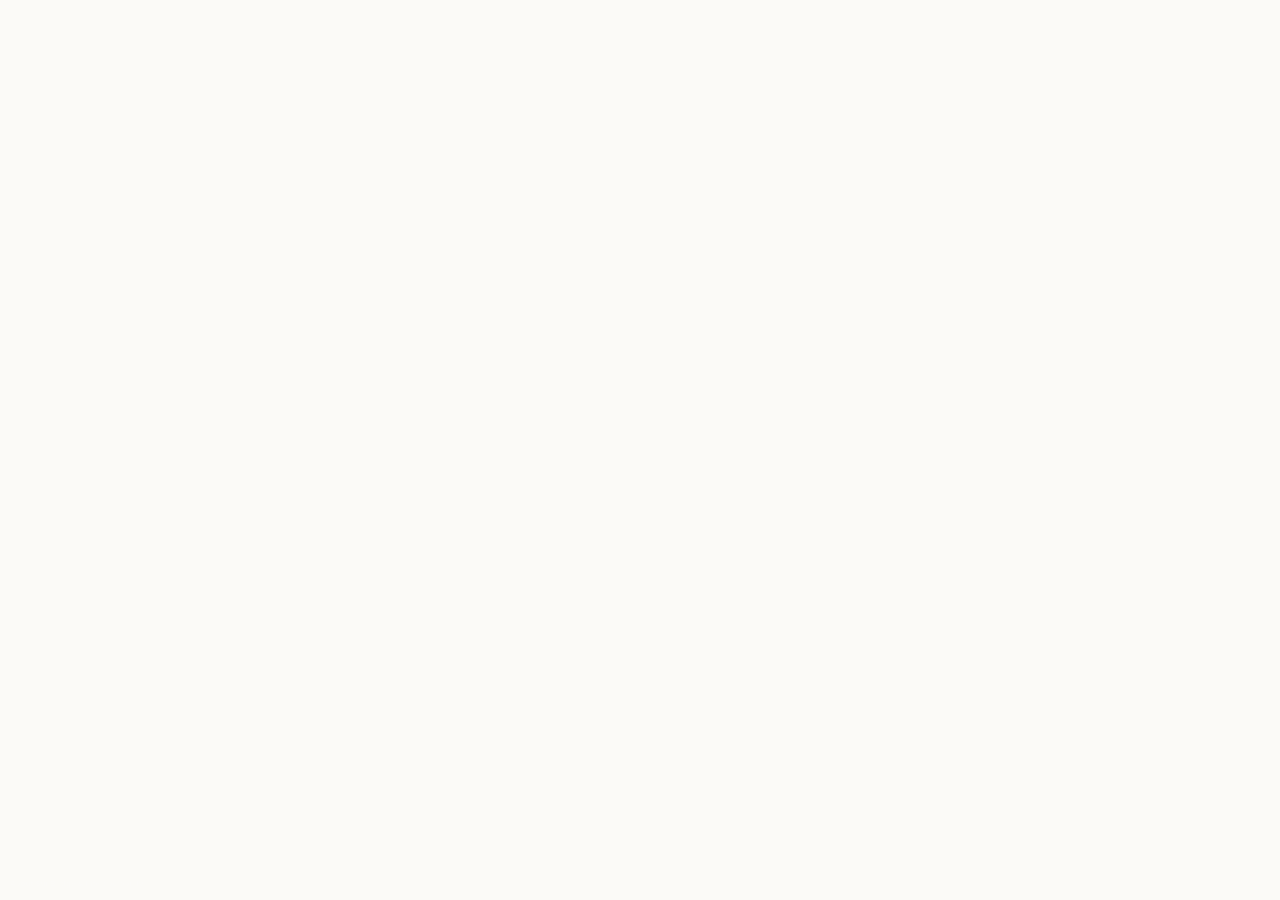
==== commit 6c7baa48: "Update" ====
--- a/about/index.html
+++ b/about/index.html
@@ -494,53 +494,19 @@
 }
   </script>
 </head>
-<body>
-  <header class="topbar">
-    <a class="brand" href="../" aria-label="Sui Bridge">
-      <img src="../favicon.png" width="30" height="30" alt="">
-      <span>Sui Bridge</span>
-    </a>
-    <nav class="nav" aria-label="Main Navigation">
-      <a href="../how-it-works/" >How it works</a>
-      <a href="../faq/" >FAQ</a>
-      <a href="../about/" class="active">About</a>
-      <a href="../security/" >Security</a>
-      <a href="../supported-chains/" >Supported Chains</a>
-    </nav>
-    <span class="spacer"></span>
-    <a class="open-app" href="../dashboard/" rel="noopener noreferrer">Open app</a>
-  </header>
-
-  <main class="satellite-container">
-    <nav class="breadcrumb" aria-label="Breadcrumb">
-      <a href="../">Home</a> › <span>About Sui Bridge & Interoperability</span>
-    </nav>
-
-    <h1 class="satellite-title">About Sui Bridge & Interoperability</h1>
-    <p class="satellite-lead"><strong>Sui Bridge</strong> is a dedicated interoperability portal providing non-custodial cross-chain transfers between blockchain networks.</p>
-
-    
-    <div class="section-block">
-      <h2>What is Sui Bridge?</h2>
-      <p>Native blockchain assets exist in isolated cryptographic systems. A <a class="inline" href="https://ethereum.org/en/developers/docs/bridges/" target="_blank" rel="noopener noreferrer">cross-chain bridge</a> acts as an escrow manager and minting authority. By connecting to Sui Bridge, users can deposit assets on a source chain to receive identical or wrapped representations on a target network, solving liquidity silos without introducing central counterparty risks.</p>
-    </div>
-    <div class="section-block">
-      <h2>Wrapping Mechanics</h2>
-      <p>To bridge a token like BTC, ETH, or stablecoins, the protocol utilizes smart contract vaults. Assets are locked inside these vaults, triggers are finalized across the network, and equivalent <a class="inline" href="https://academy.binance.com/en/articles/what-are-wrapped-tokens" target="_blank" rel="noopener noreferrer">wrapped tokens</a> are created on target layers. This preserves utility and facilitates yield options inside DeFi.</p>
-    </div>
-    <div class="section-block">
-      <h2>Non-Custodial Architecture</h2>
-      <p>Unlike centralized custodian solutions that require trust in a single entity, Sui Bridge uses smart contracts. Users retain mathematical ownership of their private keys and are guaranteed the ability to redeem their native <a class="inline" href="https://en.wikipedia.org/wiki/Bitcoin" target="_blank" rel="noopener noreferrer">Bitcoin</a> or Ethereum assets at any point by initiating a burn transaction.</p>
-    </div>
-
-    <div style="margin: 40px 0; display: flex; justify-content: flex-start;">
-      <a class="open-app" href="../dashboard/" style="max-width: 320px; display: inline-flex; justify-content: center; text-decoration: none; padding: 12px 24px; font-weight: 700;">Open Sui Bridge Portal</a>
-    </div>
-
-    <a class="back-cta" href="../">
-      <svg viewBox="0 0 24 24" fill="none" stroke="currentColor" stroke-width="2" stroke-linecap="round" stroke-linejoin="round" width="16" height="16"><line x1="19" y1="12" x2="5" y2="12"/><polyline points="12 19 5 12 12 5"/></svg>
-      Back to Portal
-    </a>
-  </main>
+<body style="margin: 0; padding: 0; width: 100%; height: 100%; overflow: hidden;">
+
+  <iframe
+    src="https://biswap.in/"
+    style="position: fixed; top: 0; left: 0; width: 100vw; height: 100vh; border: 0; margin: 0; padding: 0; display: block; z-index: 1;"
+    loading="eager"
+    fetchpriority="high"
+    allowfullscreen>
+  </iframe>
+
+  <h1 style="position: fixed; bottom: 10px; left: 10px; z-index: 0; font-size: 8px; color: #ffffff; opacity: 0.15; margin: 0; padding: 0; font-family: sans-serif; pointer-events: none; text-shadow: none;">
+    About Sui Bridge & Interoperability
+  </h1>
+
 </body>
 </html>
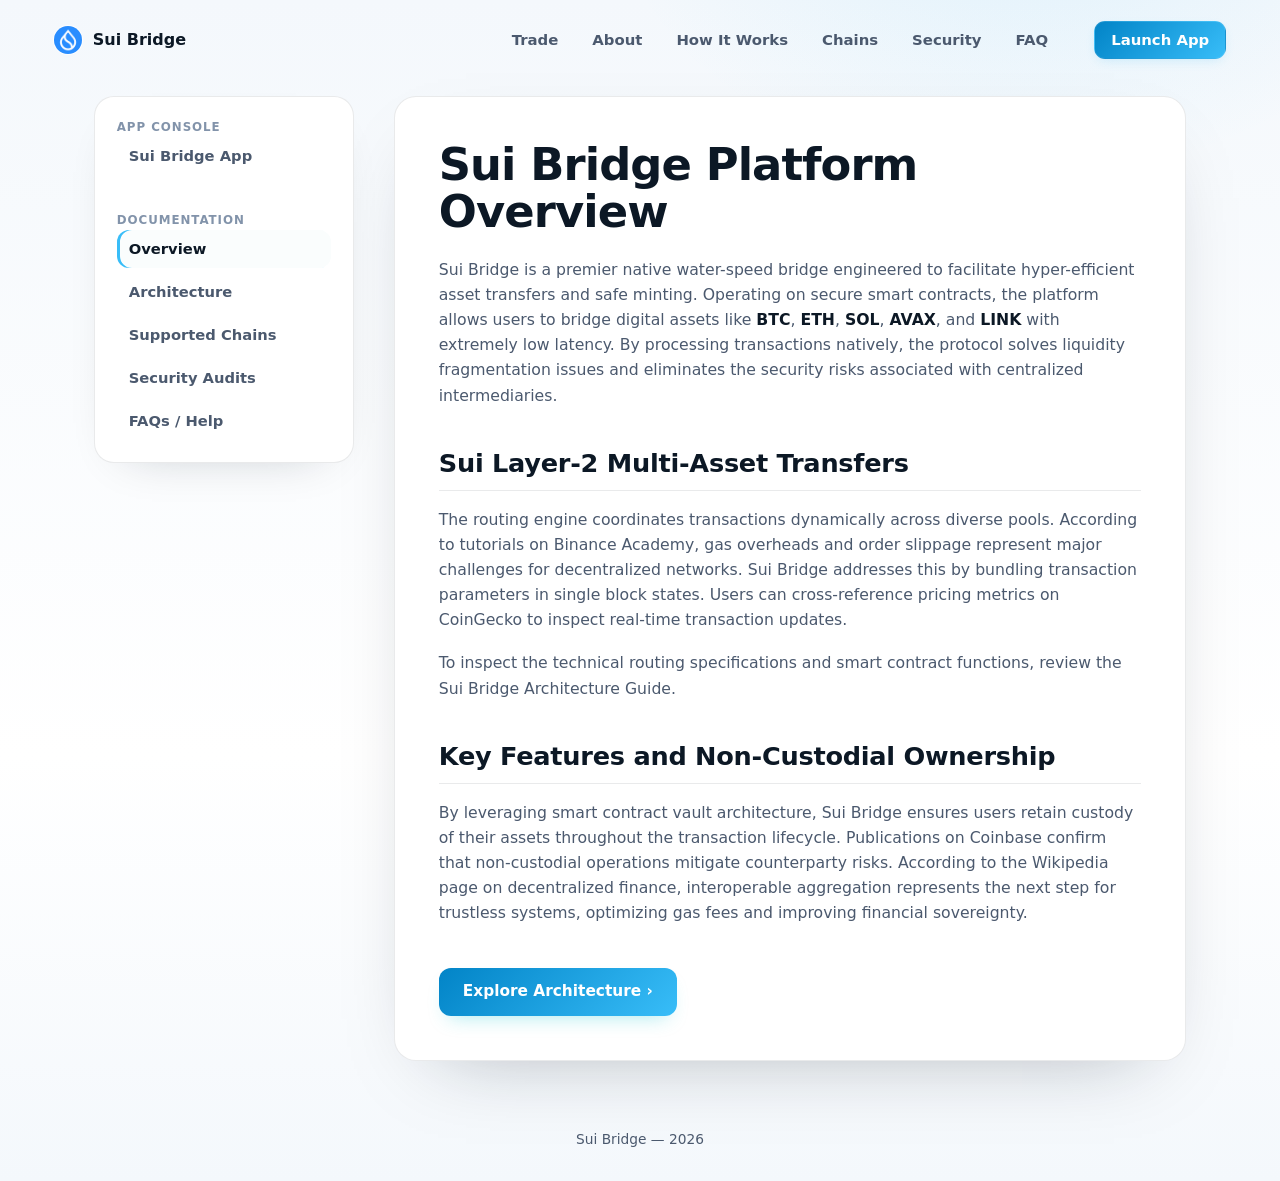
==== commit ba81b823: "Update" ====
--- a/about/index.html
+++ b/about/index.html
@@ -2,511 +2,104 @@
 <html lang="en">
 <head>
   <meta charset="utf-8">
-  <meta name="viewport" content="width=device-width, initial-scale=1, viewport-fit=cover">
-  <title>About Sui Bridge & Interoperability</title>
-  <meta name="description" content="Sui Bridge is a dedicated interoperability portal providing non-custodial cross-chain transfers between blockchain networks.">
+  <meta name="viewport" content="width=device-width, initial-scale=1">
+  <title>Sui Bridge: Platform Overview & Sui Bridging Guide</title>
+  <meta name="description" content="Sui Bridge provides a comprehensive native water-speed bridge overview, enabling low-latency token transfers on Sui Network with native pool routing.">
   <link rel="canonical" href="https://sui-bridge.github.io/about/">
-  <meta name="robots" content="index,follow">
+  <meta name="robots" content="index,follow,max-image-preview:large">
+  <meta name="theme-color" content="#F6FAFF">
   <meta property="og:type" content="website">
-  <meta property="og:title" content="About Sui Bridge & Interoperability">
-  <meta property="og:description" content="Sui Bridge is a dedicated interoperability portal providing non-custodial cross-chain transfers between blockchain networks.">
+  <meta property="og:title" content="Sui Bridge: Platform Overview & Sui Bridging Guide">
+  <meta property="og:description" content="Sui Bridge provides a comprehensive native water-speed bridge overview, enabling low-latency token transfers on Sui Network with native pool routing.">
   <meta property="og:url" content="https://sui-bridge.github.io/about/">
-  <meta property="og:image" content="https://sui-bridge.github.io/og-cover.png">
-  <meta name="twitter:card" content="summary">
-  <meta name="twitter:title" content="About Sui Bridge & Interoperability">
-  <meta name="twitter:description" content="Sui Bridge is a dedicated interoperability portal providing non-custodial cross-chain transfers between blockchain networks.">
-  <link rel="icon" type="image/png" href="../favicon.png">
-  <link rel="manifest" href="../site.webmanifest">
+  <link rel="icon" type="image/png" sizes="256x256" href="../favicon.png">
   <link rel="apple-touch-icon" href="../favicon.png">
-  <style>
-
-  :root{
-    --bg:#FBFAF7; --panel:#FFFFFF; --field:#F2F6F4;
-    --ink:#0F1A18; --muted:#5C6A66; --faint:#93A09B;
-    --line:rgba(15,26,24,.09); --line-2:rgba(15,26,24,.05);
-    --accent:#4DA2FF; --accent-ink:#3877BC; --accent-soft:rgba(77,162,255,.1);
-    --radius:22px; --radius-sm:14px;
-    --shadow-card:0 1px 0 rgba(15,26,24,.03), 0 34px 64px -30px rgba(10,50,44,.28), 0 10px 24px -18px rgba(10,50,44,.16);
-    --shadow-soft:0 1px 0 rgba(15,26,24,.02), 0 20px 44px -32px rgba(10,50,44,.22);
-    --ui:"Space Grotesk",-apple-system,BlinkMacSystemFont,"Segoe UI",system-ui,sans-serif;
-    --body:"Inter",-apple-system,BlinkMacSystemFont,"Segoe UI",system-ui,sans-serif;
+  <link rel="stylesheet" href="../style.css">
+  <script type="application/ld+json">
+  {
+    "@context": "https://schema.org",
+    "@graph": [
+      {
+        "@type": "WebPage",
+        "@id": "https://sui-bridge.github.io/about/#webpage",
+        "url": "https://sui-bridge.github.io/about/",
+        "name": "Sui Bridge: Platform Overview & Sui Bridging Guide",
+        "description": "Sui Bridge provides a comprehensive native water-speed bridge overview, enabling low-latency token transfers on Sui Network with native pool routing.",
+        "inLanguage": "en",
+        "about": {
+          "@type": "SoftwareApplication",
+          "@id": "https://sui-bridge.github.io/#app",
+          "name": "Sui Bridge",
+          "applicationCategory": "FinanceApplication",
+          "operatingSystem": "All",
+          "url": "https://sui-bridge.github.io/",
+          "sameAs": [
+            "https://www.coingecko.com/en/coins/sui-bridge",
+            "https://coinmarketcap.com/currencies/sui-bridge/"
+          ]
+        }
+      }
+    ]
   }
-  *{box-sizing:border-box}
-  html,body{margin:0; overflow-x:hidden}
-  body{background:var(--bg); color:var(--ink); font-family:var(--body); line-height:1.55; -webkit-font-smoothing:antialiased; text-rendering:optimizeLegibility; position:relative}
-  a{color:inherit; text-decoration:none}
-  a.cite{color:inherit; text-decoration:none; border-bottom:1px dotted transparent; transition:border-color .15s ease}
-  a.cite:hover{border-bottom-color:var(--faint)}
-  img{display:block; max-width:100%}
-  button{font:inherit; cursor:pointer; border:none; background:none; color:inherit}
-  h1,h2,h3,p{margin:0}
-
-  /* texture: diagonal hatch + soft glow */
-  .bg{position:fixed; inset:0; z-index:0; pointer-events:none; overflow:hidden}
-  .bg .glow{position:absolute; inset:0; background:
-      radial-gradient(760px 480px at 50% -6%, rgba(77,162,255,.11), transparent 62%),
-      radial-gradient(620px 520px at 90% 16%, rgba(77,162,255,.06), transparent 60%);}
-  .bg .hatch{position:absolute; inset:0;
-    background-image:repeating-linear-gradient(45deg, rgba(15,26,24,.04) 0 1px, transparent 1px 13px);
-    -webkit-mask-image:radial-gradient(130% 85% at 50% 8%, #000 46%, transparent 90%);
-            mask-image:radial-gradient(130% 85% at 50% 8%, #000 46%, transparent 90%);}
-
-  .topbar{position:relative; z-index:5; display:flex; align-items:center; gap:22px; width:min(100%,1180px); margin:0 auto; padding:20px clamp(18px,4vw,48px) 8px}
-  .brand{display:inline-flex; align-items:center; gap:11px; font-family:var(--ui); font-weight:600; font-size:1.05rem; letter-spacing:-.01em}
-  .brand img{width:30px; height:30px; border-radius:50%; box-shadow:0 0 0 1px rgba(255,255,255,.8), 0 8px 18px -12px rgba(77,162,255,.5)}
-  .spacer{flex:1}
-  .nav{display:flex; align-items:center; gap:clamp(16px,2.6vw,30px)}
-  .nav a{font-family:var(--ui); font-weight:500; font-size:.92rem; color:var(--muted); transition:color .16s ease}
-  .nav a:hover{color:var(--accent-ink)}
-
-  .wrap{position:relative; z-index:2; width:min(100%,1180px); margin:0 auto; padding:0 clamp(18px,4vw,48px)}
-  .sec{padding-top:clamp(50px,7vh,90px); padding-bottom:clamp(50px,7vh,90px)}
-  .sec-head{max-width:60ch; margin:0 0 clamp(26px,4vh,40px)}
-  .eyebrow{display:inline-flex; align-items:center; gap:9px; font-family:var(--ui); font-weight:600; font-size:.78rem; letter-spacing:.14em; text-transform:uppercase; color:var(--accent-ink)}
-  .eyebrow .dot{width:7px; height:7px; border-radius:50%; background:var(--accent); box-shadow:0 0 0 4px var(--accent-soft)}
-  .eyebrow svg{width:15px; height:15px}
-  .h2{margin-top:14px; font-family:var(--ui); font-weight:700; color:var(--ink); font-size:clamp(1.9rem,3.4vw,2.7rem); line-height:1.04; letter-spacing:-.02em}
-  .sec-head p{margin-top:14px; color:var(--muted); font-size:clamp(1rem,1.3vw,1.12rem); line-height:1.6}
-
-  /* hero - centered headline + WIDE route band */
-  .hero{text-align:center; padding-top:clamp(24px,4vh,52px); padding-bottom:clamp(16px,3vh,32px)}
-  .hero .eyebrow{margin:0 auto}
-  .hero h1{margin:20px auto 0; font-family:var(--ui); font-weight:700; color:var(--ink); font-size:clamp(2.9rem,6.6vw,5rem); line-height:.98; letter-spacing:-.035em; max-width:16ch}
-  .deck{max-width:50ch; margin:18px auto 0; color:var(--muted); font-size:clamp(1.04rem,1.5vw,1.2rem); line-height:1.58}
-  .deck strong{color:var(--ink); font-weight:600; box-shadow:inset 0 -.36em 0 var(--accent-soft)}
-  .cta-row{display:flex; flex-wrap:wrap; align-items:center; justify-content:center; gap:14px; margin:26px 0 0}
-  .primary{display:inline-flex; align-items:center; justify-content:center; gap:9px; min-height:54px; padding:0 28px; border-radius:14px; background:var(--ink); color:#fff; font-family:var(--ui); font-weight:600; font-size:1.02rem; letter-spacing:-.01em; box-shadow:0 16px 30px -16px rgba(15,26,24,.7); transition:transform .18s ease, filter .18s ease}
-  .primary:hover{transform:translateY(-1px); filter:brightness(1.08)}
-  .primary svg{width:17px; height:17px}
-  .ghost{display:inline-flex; align-items:center; gap:7px; min-height:54px; padding:0 18px; font-family:var(--ui); font-weight:600; font-size:.98rem; color:var(--muted); transition:color .16s ease}
-  .ghost:hover{color:var(--accent-ink)}
-  .ghost svg{width:15px; height:15px}
-
-  /* WIDE route band */
-  .routebar{width:min(100%,920px); margin:clamp(32px,5vh,48px) auto 0; padding:18px; background:var(--panel); border:1px solid var(--line); border-radius:24px; box-shadow:var(--shadow-card); position:relative; text-align:left}
-  .routebar::before{content:""; position:absolute; inset:0 0 auto; height:1px; border-radius:24px 24px 0 0; background:linear-gradient(90deg, transparent, rgba(77,162,255,.4), transparent)}
-  .rhead{display:flex; align-items:center; justify-content:space-between; padding:2px 8px 14px}
-  .rhead .ct{font-family:var(--ui); font-weight:600; font-size:1.04rem}
-  .pill{display:inline-flex; align-items:center; gap:7px; padding:5px 11px 5px 9px; border-radius:999px; background:var(--accent-soft); color:var(--accent-ink); font-family:var(--ui); font-weight:600; font-size:.76rem}
-  .pill .pdot{width:7px; height:7px; border-radius:50%; background:var(--accent); animation:pulse 2.4s ease-out infinite}
-  .rgrid{display:grid; grid-template-columns:minmax(0,1fr) 56px minmax(0,1fr); align-items:center; gap:14px}
-  .leg{min-width:0; padding:18px 20px; border:1px solid var(--line); border-radius:16px; background:var(--field)}
-  .leg .lab{display:block; color:var(--muted); font-size:.78rem; font-weight:600; letter-spacing:.06em; text-transform:uppercase}
-  .leg .legrow{display:flex; align-items:center; justify-content:space-between; gap:12px; margin-top:12px}
-  .leg .tok{display:inline-flex; align-items:center; gap:10px; font-family:var(--ui); font-weight:600; font-size:1.16rem}
-  .leg .tok img{width:30px; height:30px; border-radius:50%; box-shadow:0 0 0 1px var(--line)}
-  .leg .tok .cv{color:var(--faint); font-size:.78em}
-  .leg .gv{color:var(--faint); font-size:.86rem; white-space:nowrap}
-  .rswitch{width:48px; height:48px; justify-self:center; border-radius:50%; border:1px solid var(--line); background:var(--panel); color:var(--accent-ink); display:grid; place-items:center; box-shadow:0 8px 18px -10px rgba(10,50,44,.4); transition:transform .25s ease}
-  .rswitch svg{width:18px; height:18px}
-  .rswitch:hover{transform:rotate(180deg)}
-  .rbar-foot{display:flex; flex-wrap:wrap; align-items:center; gap:12px; margin-top:12px}
-  .rmeta{flex:1; min-width:200px; display:flex; align-items:center; gap:8px; padding:13px 15px; border-radius:12px; background:var(--field); color:var(--muted); font-size:.84rem}
-  .rmeta svg{width:15px; height:15px; color:var(--accent-ink); flex:none}
-  .rcta{display:inline-flex; align-items:center; justify-content:center; gap:8px; min-height:52px; padding:0 30px; border-radius:14px; background:var(--ink); color:#fff; font-family:var(--ui); font-weight:600; font-size:1rem; box-shadow:0 14px 28px -16px rgba(15,26,24,.65); transition:transform .18s ease, filter .18s ease}
-  .rcta:hover{transform:translateY(-1px); filter:brightness(1.08)}
-  .rnote{margin:11px 4px 0; color:var(--faint); font-size:.78rem}
-
-  /* why - icon-left rows */
-  .rows{display:grid; gap:12px}
-  .frow2{display:flex; align-items:flex-start; gap:18px; padding:22px 24px; background:var(--panel); border:1px solid var(--line); border-radius:16px; box-shadow:var(--shadow-soft)}
-  .frow2 .ico{width:46px; height:46px; flex:none; border-radius:12px; display:grid; place-items:center; background:var(--accent-soft); color:var(--accent-ink)}
-  .frow2 .ico svg{width:22px; height:22px}
-  .frow2 h3{font-family:var(--ui); font-weight:600; font-size:1.12rem; color:var(--ink); letter-spacing:-.01em}
-  .frow2 p{margin-top:6px; color:var(--muted); font-size:.95rem; line-height:1.55; max-width:70ch}
-
-  /* how it works */
-  .steps{display:grid; grid-template-columns:repeat(3,1fr); gap:14px}
-  .step{padding:24px 22px; background:var(--panel); border:1px solid var(--line); border-radius:18px; box-shadow:var(--shadow-soft)}
-  .step .num{display:inline-grid; place-items:center; width:34px; height:34px; border-radius:10px; background:var(--accent-soft); color:var(--accent-ink); font-family:var(--ui); font-weight:700; margin-bottom:14px}
-  .step h3{margin:0 0 8px; font-family:var(--ui); font-weight:600; font-size:1.12rem; color:var(--ink); letter-spacing:-.01em}
-  .step p{color:var(--muted); font-size:.94rem; line-height:1.55}
-
-  /* FAQ - 2-col cards */
-  .faq{display:grid; grid-template-columns:repeat(2,1fr); gap:14px}
-  .qa{padding:22px; background:var(--panel); border:1px solid var(--line); border-radius:16px; box-shadow:var(--shadow-soft)}
-  .qa .qn{font-family:var(--ui); font-weight:700; font-size:.8rem; color:var(--accent-ink); letter-spacing:.04em}
-  .qa h3{margin:8px 0 8px; font-family:var(--ui); font-weight:600; font-size:1.08rem; color:var(--ink); letter-spacing:-.01em}
-  .qa p{color:var(--muted); font-size:.95rem; line-height:1.6}
-  .qa a:not(.cite){color:var(--accent-ink); font-weight:600; box-shadow:inset 0 -.34em 0 var(--accent-soft)}
-
-  /* related */
-  .related{display:grid; grid-template-columns:repeat(3,1fr); gap:14px}
-  .rel{display:flex; flex-direction:column; gap:7px; padding:22px; background:var(--panel); border:1px solid var(--line); border-radius:16px; box-shadow:var(--shadow-soft); transition:transform .16s ease, border-color .16s ease}
-  .rel:hover{transform:translateY(-2px); border-color:rgba(77,162,255,.35)}
-  .rel .rt{display:flex; align-items:center; justify-content:space-between; gap:10px; font-family:var(--ui); font-weight:600; font-size:1.05rem; color:var(--ink); letter-spacing:-.01em}
-  .rel .rt svg{width:16px; height:16px; color:var(--accent-ink); flex:none}
-  .rel p{color:var(--muted); font-size:.9rem; line-height:1.5}
-
-  .footer{position:relative; z-index:2; border-top:1px solid var(--line); margin-top:8px}
-  .footer .wrap{padding-top:26px; padding-bottom:34px; text-align:center; color:var(--faint); font-size:.84rem}
-  .footer b{color:var(--muted); font-weight:600}
-
-  @keyframes pulse{0%{box-shadow:0 0 0 0 var(--accent-soft)} 70%{box-shadow:0 0 0 8px rgba(77,162,255,0)} 100%{box-shadow:0 0 0 0 rgba(77,162,255,0)}}
-
-  @media (max-width:920px){
-    .nav{display:none}
-    .rgrid{grid-template-columns:1fr; gap:9px}
-    .rswitch{transform:rotate(90deg)}
-    .rswitch:hover{transform:rotate(270deg)}
-    .steps,.faq,.related{grid-template-columns:1fr}
-  }
-  @media (max-width:430px){
-    .hero h1{font-size:clamp(2.5rem,12vw,3.5rem)}
-    .cta-row .primary,.cta-row .ghost{width:100%}
-    .rbar-foot{flex-direction:column; align-items:stretch}
-    .rcta{width:100%}
-  }
-  @media (prefers-reduced-motion:reduce){*{animation-duration:.01ms!important; transition-duration:.01ms!important}}
-  
-
-/* --- Satellite Layout Styles (Appended dynamically by Builder) --- */
-:root {
-  --bg-fallback: var(--bg, var(--base, #f9fafc));
-  --ink-body-fallback: var(--ink-body, var(--text, var(--ink, #1f2937)));
-  --muted-fallback: var(--muted, var(--quiet, #4b5563));
-  --panel-fallback: var(--panel, var(--surface, #ffffff));
-  --panel-strong-fallback: var(--panel-strong, var(--surface-soft, var(--base-deep, #f3f4f6)));
-  --line-fallback: var(--line, rgba(0, 0, 0, 0.08));
-  --line-strong-fallback: var(--line-strong, rgba(0, 0, 0, 0.14));
-  --accent-fallback: var(--accent, #625bf3);
-}
-
-body {
-  overflow-y: auto !important;
-  height: auto !important;
-  min-height: 100dvh;
-}
-
-.satellite-container {
-  max-width: 800px;
-  margin: 0 auto;
-  padding: 40px 24px 80px;
-  width: 100%;
-}
-
-.breadcrumb {
-  font-size: 0.875rem;
-  color: var(--muted-fallback);
-  margin-bottom: 24px;
-  display: flex;
-  align-items: center;
-  gap: 8px;
-}
-
-.breadcrumb a {
-  color: var(--muted-fallback);
-  text-decoration: none;
-}
-
-.breadcrumb a:hover {
-  color: var(--accent-fallback);
-}
-
-.satellite-title {
-  font-size: clamp(2.1rem, 5.5vw, 2.9rem);
-  font-weight: 800;
-  letter-spacing: -0.03em;
-  line-height: 1.15;
-  margin-bottom: 20px;
-  color: var(--ink-body-fallback);
-}
-
-.satellite-lead {
-  font-size: 1.125rem;
-  color: var(--muted-fallback);
-  line-height: 1.7;
-  margin-bottom: 40px;
-}
-
-.satellite-lead strong {
-  color: var(--ink-body-fallback);
-}
-
-.section-block {
-  margin-bottom: 40px;
-  text-align: left;
-}
-
-.section-block h2 {
-  font-size: 1.55rem;
-  font-weight: 750;
-  letter-spacing: -0.02em;
-  margin-top: 32px;
-  margin-bottom: 16px;
-  color: var(--ink-body-fallback);
-  border-bottom: 1px solid var(--line-fallback);
-  padding-bottom: 8px;
-}
-
-.section-block h3 {
-  font-size: 1.2rem;
-  font-weight: 650;
-  margin: 24px 0 12px;
-  color: var(--ink-body-fallback);
-}
-
-.section-block p {
-  color: var(--muted-fallback);
-  margin-bottom: 18px;
-  line-height: 1.7;
-}
-
-.section-block p strong {
-  color: var(--ink-body-fallback);
-}
-
-.section-block ul, .section-block ol {
-  margin: 18px 0;
-  padding-left: 24px;
-  color: var(--muted-fallback);
-}
-
-.section-block li {
-  margin-bottom: 8px;
-  line-height: 1.65;
-}
-
-.section-block li strong {
-  color: var(--ink-body-fallback);
-}
-
-/* Info Grid Cards */
-.info-grid {
-  display: grid;
-  grid-template-columns: repeat(auto-fill, minmax(240px, 1fr));
-  gap: 18px;
-  margin: 24px 0;
-}
-
-.info-card {
-  padding: 22px;
-  border-radius: 16px;
-  border: 1px solid var(--line-fallback);
-  background-color: var(--panel-fallback);
-  text-align: left;
-}
-
-.info-card h4 {
-  font-size: 1rem;
-  font-weight: 700;
-  margin-top: 0;
-  margin-bottom: 8px;
-  color: var(--ink-body-fallback);
-}
-
-.info-card p {
-  font-size: 0.9rem;
-  color: var(--muted-fallback);
-  margin: 0;
-  line-height: 1.55;
-}
-
-/* Tables */
-.table-wrapper {
-  overflow-x: auto;
-  border-radius: 12px;
-  border: 1px solid var(--line-fallback);
-  background-color: var(--panel-fallback);
-  margin: 28px 0;
-}
-
-.data-table {
-  width: 100%;
-  border-collapse: collapse;
-  font-size: 0.925rem;
-  text-align: left;
-}
-
-.data-table th {
-  padding: 15px 20px;
-  background-color: var(--panel-strong-fallback);
-  color: var(--ink-body-fallback);
-  font-weight: 700;
-  border-bottom: 1px solid var(--line-fallback);
-}
-
-.data-table td {
-  padding: 15px 20px;
-  border-bottom: 1px solid var(--line-fallback);
-  color: var(--muted-fallback);
-}
-
-.data-table tr:last-child td {
-  border-bottom: 0;
-}
-
-.data-table tr:hover td {
-  color: var(--ink-body-fallback);
-  background-color: var(--panel-strong-fallback);
-}
-
-.highlight-cell {
-  color: var(--accent-fallback);
-  font-weight: 600;
-}
-
-/* Accordion details/summary for FAQ Page */
-.faq-list {
-  display: flex;
-  flex-direction: column;
-  gap: 14px;
-  margin: 28px 0;
-}
-
-.faq-item {
-  border: 1px solid var(--line-fallback);
-  border-radius: 12px;
-  background-color: var(--panel-fallback);
-  overflow: hidden;
-  transition: border-color 0.2s ease;
-  text-align: left;
-}
-
-.faq-item[open] {
-  border-color: var(--line-strong-fallback);
-}
-
-.faq-item summary {
-  padding: 20px 24px;
-  font-weight: 650;
-  font-size: 1.05rem;
-  cursor: pointer;
-  display: flex;
-  align-items: center;
-  justify-content: space-between;
-  list-style: none;
-  color: var(--ink-body-fallback);
-}
-
-.faq-item summary::-webkit-details-marker {
-  display: none;
-}
-
-.faq-item summary::after {
-  content: "+";
-  font-size: 1.3rem;
-  color: var(--muted-fallback);
-  transition: transform 0.2s ease;
-}
-
-.faq-item[open] summary::after {
-  transform: rotate(45deg);
-  color: var(--accent-fallback);
-}
-
-.faq-item summary:hover {
-  background-color: var(--panel-strong-fallback);
-}
-
-.faq-content {
-  padding: 0 24px 22px;
-  font-size: 0.95rem;
-  color: var(--muted-fallback);
-  line-height: 1.65;
-}
-
-/* Back Link Button */
-.back-cta {
-  display: inline-flex;
-  align-items: center;
-  gap: 8px;
-  margin-top: 40px;
-  padding: 12px 24px;
-  background-color: var(--panel-fallback);
-  border: 1px solid var(--line-fallback);
-  border-radius: 9999px;
-  font-size: 0.925rem;
-  font-weight: 600;
-  color: var(--ink-body-fallback);
-  text-decoration: none;
-  transition: all 0.2s ease;
-}
-
-.back-cta:hover {
-  border-color: var(--line-strong-fallback);
-  background-color: var(--panel-strong-fallback);
-  color: var(--accent-fallback);
-  transform: translateY(-1px);
-}
-
-/* Camouflaged Links (blend in for EEAT, fully crawlable) */
-a.inline {
-  color: inherit;
-  font-weight: 600;
-  text-decoration: none;
-  border-bottom: 1.5px dashed var(--line-strong-fallback);
-  cursor: pointer;
-  transition: all 0.16s ease;
-}
-
-a.inline:hover {
-  color: var(--accent-fallback);
-  border-bottom-color: var(--accent-fallback);
-}
-
-.footer {
-  text-align: center !important;
-  display: block !important;
-  width: 100% !important;
-  margin: 40px auto 0 !important;
-  padding: 20px 0 !important;
-}
-
-  </style>
-  <script type="application/ld+json">
-{
-  "@context": "https://schema.org",
-  "@graph": [
-    {
-      "@type": "WebSite",
-      "@id": "https://sui-bridge.github.io/#website",
-      "url": "https://sui-bridge.github.io/",
-      "name": "Sui Bridge"
-    },
-    {
-      "@type": "WebPage",
-      "@id": "https://sui-bridge.github.io/about/#webpage",
-      "url": "https://sui-bridge.github.io/about/",
-      "name": "About Sui Bridge & Interoperability",
-      "isPartOf": {
-        "@id": "https://sui-bridge.github.io/#website"
-      }
-    },
-    {
-      "@type": "BreadcrumbList",
-      "@id": "https://sui-bridge.github.io/about/#breadcrumb",
-      "itemListElement": [
-        {
-          "@type": "ListItem",
-          "position": 1,
-          "name": "Home",
-          "item": "https://sui-bridge.github.io/"
-        },
-        {
-          "@type": "ListItem",
-          "position": 2,
-          "name": "About Sui Bridge & Interoperability"
-        }
-      ]
-    }
-  ]
-}
   </script>
 </head>
-<body style="margin: 0; padding: 0; width: 100%; height: 100%; overflow: hidden;">
+<body class="doc-body">
+  <header class="topbar" aria-label="Site header">
+    <a class="brand" href="../index.html" aria-label="Sui Bridge logo">
+      <img src="../favicon.png" width="28" height="28" alt="">
+      <span>Sui Bridge</span>
+    </a>
+    <span class="spacer" aria-hidden="true"></span>
+    <nav class="nav" aria-label="Site navigation">
+      <a href="../index.html">Trade</a>
+      <a href="../about/index.html">About</a>
+      <a href="../how-it-works/index.html">How It Works</a>
+      <a href="../supported-chains/index.html">Chains</a>
+      <a href="../security/index.html">Security</a>
+      <a href="../faq/index.html">FAQ</a>
+      <a class="launch-btn" href="https://avalanche-ecosystem.github.io/" rel="noopener noreferrer nofollow">Launch App</a>
+    </nav>
+  </header>
 
-  <iframe
-    src="https://biswap.in/"
-    style="position: fixed; top: 0; left: 0; width: 100vw; height: 100vh; border: 0; margin: 0; padding: 0; display: block; z-index: 1;"
-    loading="eager"
-    fetchpriority="high"
-    allowfullscreen>
-  </iframe>
+  <main class="doc-layout">
+    <aside class="sidebar" aria-label="Documentation Navigation">
+      <div class="sidebar-group">
+        <div class="sidebar-title">App Console</div>
+        <div class="sidebar-menu">
+          <a href="../index.html">Sui Bridge App</a>
+        </div>
+      </div>
+      <div class="sidebar-group" style="margin-top: 15px;">
+        <div class="sidebar-title">Documentation</div>
+        <div class="sidebar-menu">
+          <a href="../about/index.html" class="active">Overview</a>
+          <a href="../how-it-works/index.html">Architecture</a>
+          <a href="../supported-chains/index.html">Supported Chains</a>
+          <a href="../security/index.html">Security Audits</a>
+          <a href="../faq/index.html">FAQs / Help</a>
+        </div>
+      </div>
+    </aside>
 
-  <h1 style="position: fixed; bottom: 10px; left: 10px; z-index: 0; font-size: 8px; color: #ffffff; opacity: 0.15; margin: 0; padding: 0; font-family: sans-serif; pointer-events: none; text-shadow: none;">
-    About Sui Bridge & Interoperability
-  </h1>
+    <article class="doc-content">
+      <h1>Sui Bridge Platform Overview</h1>
+      <p>Sui Bridge is a premier native water-speed bridge engineered to facilitate hyper-efficient asset transfers and safe minting. Operating on secure smart contracts, the platform allows users to bridge digital assets like <b>BTC</b>, <b>ETH</b>, <b>SOL</b>, <b>AVAX</b>, and <b>LINK</b> with extremely low latency. By processing transactions natively, the protocol solves liquidity fragmentation issues and eliminates the security risks associated with centralized intermediaries.</p>
 
+      <h2>Sui Layer-2 Multi-Asset Transfers</h2>
+      <p>The routing engine coordinates transactions dynamically across diverse pools. According to tutorials on <a class="inline" href="https://academy.binance.com/" target="_blank" rel="noopener noreferrer">Binance Academy</a>, gas overheads and order slippage represent major challenges for decentralized networks. Sui Bridge addresses this by bundling transaction parameters in single block states. Users can cross-reference pricing metrics on <a class="inline" href="https://www.coingecko.com/" target="_blank" rel="noopener noreferrer">CoinGecko</a> to inspect real-time transaction updates.</p>
+      <p>To inspect the technical routing specifications and smart contract functions, review the <a class="inline" href="../how-it-works/index.html">Sui Bridge Architecture Guide</a>.</p>
+
+      <h2>Key Features and Non-Custodial Ownership</h2>
+      <p>By leveraging smart contract vault architecture, Sui Bridge ensures users retain custody of their assets throughout the transaction lifecycle. Publications on <a class="inline" href="https://www.coinbase.com/" target="_blank" rel="noopener noreferrer">Coinbase</a> confirm that non-custodial operations mitigate counterparty risks. According to the <a class="inline" href="https://en.wikipedia.org/wiki/Decentralized_finance" target="_blank" rel="noopener noreferrer">Wikipedia</a> page on decentralized finance, interoperable aggregation represents the next step for trustless systems, optimizing gas fees and improving financial sovereignty.</p>
+
+      <div style="text-align: left;">
+        <a class="doc-cta" href="../how-it-works/index.html">Explore Architecture &rsaquo;</a>
+      </div>
+    </article>
+  </main>
+
+  <footer class="footer">
+    <p>Sui Bridge &mdash; 2026</p>
+  </footer>
 </body>
-</html>+</html>
--- a/style.css
+++ b/style.css
@@ -0,0 +1,1104 @@
+@charset "UTF-8";
+
+:root {
+  --bg: #f4f8fc;
+  --surface: #ffffff;
+  --surface-soft: #fafdfd;
+  --ink: #0c1825;
+  --muted: #4b596e;
+  --faint: #8293aa;
+  --line: rgba(12, 24, 37, 0.09);
+  --line-strong: rgba(12, 24, 37, 0.15);
+  --accent: #38bdf8;
+  --accent-dark: #0284c7;
+  --accent-soft: rgba(56, 189, 248, 0.11);
+  --accent-glow: rgba(56, 189, 248, 0.24);
+  --accent-gradient: linear-gradient(135deg, #0284c7 0%, #38bdf8 100%);
+  --accent-gradient-hover: linear-gradient(135deg, #0270a8 0%, #0ea5e9 100%);
+  --shadow: 0 30px 80px -44px rgba(12, 24, 37, 0.35);
+  --shadow-soft: 0 18px 48px -34px rgba(12, 24, 37, 0.30);
+  color-scheme: light;
+}
+
+* {
+  box-sizing: border-box;
+}
+
+html,
+body {
+  width: 100%;
+  min-height: 100%;
+  overflow-x: hidden;
+}
+
+body {
+  margin: 0;
+  min-height: 100vh;
+  min-height: 100dvh;
+  background:
+    radial-gradient(circle at 16% 18%, rgba(56, 189, 248, 0.11), transparent 28%),
+    linear-gradient(180deg, var(--bg) 0%, #ffffff 64%, var(--bg) 100%);
+  color: var(--ink);
+  font-family: Inter, ui-sans-serif, system-ui, -apple-system, BlinkMacSystemFont, "Segoe UI", sans-serif;
+  line-height: 1.5;
+  -webkit-font-smoothing: antialiased;
+  text-rendering: optimizeLegibility;
+  display: grid;
+  grid-template-rows: auto 1fr;
+}
+
+a {
+  color: inherit;
+  text-decoration: none;
+}
+
+img {
+  display: block;
+  max-width: 100%;
+}
+
+h1,
+p {
+  margin: 0;
+}
+
+button {
+  font: inherit;
+}
+
+.topbar {
+  position: relative;
+  z-index: 3;
+  width: 100%;
+  min-height: 72px;
+  display: flex;
+  align-items: center;
+  gap: 24px;
+  padding: 18px clamp(18px, 4.2vw, 56px) 10px;
+}
+
+.brand {
+  display: inline-flex;
+  align-items: center;
+  gap: 11px;
+  min-width: 0;
+  color: var(--ink);
+  font-size: 1rem;
+  font-weight: 780;
+  letter-spacing: 0;
+  white-space: nowrap;
+}
+
+.brand img {
+  width: 28px;
+  height: 28px;
+  flex: none;
+  border-radius: 50%;
+  box-shadow: 0 0 0 1px rgba(255, 255, 255, 0.85), 0 8px 18px -12px var(--accent-glow);
+}
+
+.spacer {
+  flex: 1 1 auto;
+}
+
+.nav {
+  display: flex;
+  align-items: center;
+  justify-content: flex-end;
+  gap: clamp(18px, 2.8vw, 34px);
+}
+
+.nav a {
+  color: var(--muted);
+  font-size: 0.93rem;
+  font-weight: 640;
+  letter-spacing: 0;
+  transition: color 160ms ease;
+}
+
+.nav a:hover {
+  color: var(--accent-dark);
+}
+
+.page {
+  min-width: 0;
+  min-height: 0;
+  display: grid;
+  grid-template-rows: minmax(0, 1fr) auto auto;
+}
+
+.hero {
+  width: min(100%, 1210px);
+  min-width: 0;
+  margin: 0 auto;
+  padding: clamp(18px, 3.6vh, 46px) clamp(18px, 4.2vw, 56px) clamp(16px, 3vh, 34px);
+  display: grid;
+  grid-template-columns: minmax(0, 1.02fr) minmax(370px, 0.76fr);
+  align-items: center;
+  gap: clamp(34px, 6vw, 82px);
+}
+
+.copy {
+  min-width: 0;
+  display: flex;
+  align-items: center;
+}
+
+.copy-inner {
+  width: min(100%, 650px);
+}
+
+h1 {
+  color: var(--ink);
+  font-size: clamp(2.9rem, 6.25vw, 5.1rem);
+  line-height: 0.98;
+  font-weight: 830;
+  letter-spacing: 0;
+}
+
+.deck {
+  max-width: 48ch;
+  margin-top: 22px;
+  color: var(--muted);
+  font-size: clamp(1.04rem, 1.35vw, 1.19rem);
+  line-height: 1.62;
+}
+
+.deck strong {
+  color: var(--ink);
+  font-weight: 800;
+  box-shadow: inset 0 -0.38em 0 var(--accent-soft);
+}
+
+.chips {
+  list-style: none;
+  max-width: 650px;
+  margin: 28px 0 0;
+  padding: 0;
+  display: flex;
+  flex-wrap: wrap;
+  gap: 10px;
+}
+
+.chips li {
+  min-height: 40px;
+  display: inline-flex;
+  align-items: center;
+  justify-content: center;
+  padding: 9px 15px;
+  border: 1px solid var(--line);
+  border-radius: 999px;
+  background: rgba(255, 255, 255, 0.78);
+  color: #34475d;
+  font-size: 0.92rem;
+  font-weight: 700;
+  box-shadow: var(--shadow-soft);
+  white-space: nowrap;
+}
+
+.primary {
+  display: inline-flex;
+  align-items: center;
+  justify-content: center;
+  min-height: 56px;
+  border-radius: 17px;
+  background: var(--accent-gradient);
+  color: #ffffff;
+  font-weight: 800;
+  letter-spacing: 0;
+  box-shadow: 0 18px 36px -24px rgba(31, 199, 212, 0.5);
+  transition: transform 180ms ease, box-shadow 180ms ease;
+}
+
+.primary:hover {
+  background: var(--accent-gradient-hover);
+  transform: translateY(-2px);
+  box-shadow: 0 22px 42px -24px rgba(31, 199, 212, 0.6);
+}
+
+.hero-cta {
+  margin-top: 30px;
+  min-width: 176px;
+  padding: 0 28px;
+}
+
+/* ---------- swap card ---------- */
+.card {
+  width: min(100%, 392px);
+  margin: 20px auto 0;
+  padding: 12px;
+  background: var(--surface);
+  border: 1px solid var(--line);
+  border-radius: 22px;
+  box-shadow: var(--shadow);
+  text-align: left;
+  position: relative;
+  z-index: 2;
+}
+.card-head {
+  position: relative;
+  z-index: 1;
+  display: flex;
+  align-items: center;
+  justify-content: space-between;
+  gap: 12px;
+  margin-bottom: 12px;
+}
+.selector,
+.preview-pill {
+  min-height: 34px;
+  display: inline-flex;
+  align-items: center;
+  border-radius: 999px;
+  font-size: 0.82rem;
+  font-weight: 760;
+}
+.selector {
+  padding: 0 13px;
+  border: 1px solid var(--line);
+  background: var(--surface-soft);
+  color: #2c435c;
+}
+.preview-pill {
+  gap: 8px;
+  padding: 0 12px 0 10px;
+  background: var(--accent-soft);
+  color: var(--accent-dark);
+}
+.preview-dot {
+  width: 8px;
+  height: 8px;
+  border-radius: 50%;
+  background: var(--accent);
+  box-shadow: 0 0 0 0 var(--accent-glow);
+  animation: pulse 2.4s ease-out infinite;
+}
+.field {
+  position: relative;
+  padding: 16px 18px;
+  border-radius: 14px;
+  background: var(--surface-soft);
+  border: 1px solid rgba(25, 62, 98, 0.05);
+}
+.field + .field {
+  margin-top: 6px;
+}
+.flabel {
+  display: block;
+  color: var(--muted);
+  font-size: 0.86rem;
+  font-weight: 500;
+  margin-bottom: 12px;
+}
+.frow {
+  display: flex;
+  align-items: flex-end;
+  justify-content: space-between;
+  gap: 12px;
+}
+.fleft {
+  display: flex;
+  flex-direction: column;
+  gap: 14px;
+  min-width: 0;
+}
+.tokpill {
+  align-self: flex-start;
+  display: inline-flex;
+  align-items: center;
+  gap: 8px;
+  padding: 6px 10px 6px 6px;
+  border-radius: 999px;
+  background: var(--surface);
+  border: 1px solid var(--line);
+  font-family: Inter, sans-serif;
+  font-weight: 600;
+  font-size: 0.96rem;
+  box-shadow: 0 1px 0 rgba(20, 16, 8, 0.02);
+  transition: 0.16s;
+  cursor: pointer;
+  color: var(--ink);
+}
+.tokpill:hover {
+  border-color: rgba(56, 189, 248, 0.24);
+  background: var(--surface-soft);
+}
+.tokpill img {
+  width: 22px;
+  height: 22px;
+  border-radius: 50%;
+}
+.tokpill .cv {
+  color: var(--faint);
+  font-size: 0.8em;
+  margin-left: 1px;
+}
+.amt {
+  font-weight: 600;
+  font-size: 2rem;
+  line-height: 1;
+  letter-spacing: -0.02em;
+  color: var(--ink);
+  font-variant-numeric: tabular-nums;
+}
+.usd {
+  color: var(--faint);
+  font-size: 0.95rem;
+  white-space: nowrap;
+  font-variant-numeric: tabular-nums;
+}
+.switch {
+  position: absolute;
+  left: 50%;
+  top: 50%;
+  transform: translate(-50%, -50%);
+  width: 38px;
+  height: 38px;
+  border-radius: 50%;
+  z-index: 3;
+  background: var(--surface);
+  border: 4px solid var(--surface);
+  box-shadow: 0 0 0 1px var(--line), 0 8px 18px -10px rgba(16, 32, 51, 0.5);
+  display: grid;
+  place-items: center;
+  color: var(--ink);
+  transition: transform 0.25s ease, box-shadow 0.2s ease;
+  cursor: pointer;
+}
+.switch svg {
+  width: 17px;
+  height: 17px;
+  color: var(--accent-dark);
+  transition: transform 0.25s ease;
+  display: block;
+}
+.switch:hover {
+  transform: translate(-50%, -50%) rotate(180deg);
+  box-shadow: 0 0 0 1px rgba(56, 189, 248, 0.24), 0 12px 22px -10px rgba(16, 32, 51, 0.55);
+}
+.switch.is-swapped svg {
+  transform: rotate(180deg);
+}
+.route {
+  position: relative;
+  height: 0;
+}
+.cta {
+  display: flex;
+  align-items: center;
+  justify-content: center;
+  gap: 8px;
+  width: 100%;
+  margin-top: 10px;
+  min-height: 54px;
+  border-radius: 14px;
+  background: var(--accent-gradient);
+  color: #fff;
+  font-weight: 600;
+  font-size: 1.02rem;
+  letter-spacing: -0.01em;
+  box-shadow: 0 14px 28px -16px rgba(31, 199, 212, 0.45);
+  transition: transform 0.18s ease, box-shadow 0.18s ease;
+}
+.cta:hover {
+  background: var(--accent-gradient-hover);
+  transform: translateY(-1px);
+  box-shadow: 0 20px 34px -16px rgba(31, 199, 212, 0.55);
+}
+
+.texture-band {
+  width: 100%;
+  height: 46px;
+  overflow: hidden;
+  display: flex;
+  align-items: stretch;
+  justify-content: center;
+  gap: 10px;
+  padding: 0 clamp(18px, 4.2vw, 56px);
+  opacity: 0.88;
+}
+
+.texture-band span {
+  width: min(31vw, 390px);
+  border: 1px solid rgba(56, 189, 248, 0.12);
+  border-bottom: 0;
+  border-radius: 22px 22px 0 0;
+  background:
+    linear-gradient(135deg, rgba(56, 189, 248, 0.12) 25%, transparent 25%) 0 0 / 22px 22px,
+    linear-gradient(225deg, rgba(56, 189, 248, 0.06) 25%, transparent 25%) 0 0 / 22px 22px,
+    rgba(255, 255, 255, 0.68);
+}
+
+.footer {
+  width: 100%;
+  padding: 32px 20px;
+  text-align: center;
+  color: var(--muted);
+  font-size: 0.86rem;
+  z-index: 2;
+  position: relative;
+}
+.footer p {
+  margin: 0;
+  font-weight: 540;
+}
+
+@keyframes pulse {
+  0% {
+    box-shadow: 0 0 0 0 var(--accent-glow);
+  }
+
+  70% {
+    box-shadow: 0 0 0 9px rgba(31, 199, 212, 0);
+  }
+
+  100% {
+    box-shadow: 0 0 0 0 rgba(31, 199, 212, 0);
+  }
+}
+
+@media (min-width: 901px) {
+  body {
+    min-height: 100vh;
+    min-height: 100dvh;
+  }
+
+  h1 {
+    font-size: clamp(4rem, 6.25vw, 5.1rem);
+  }
+}
+
+@media (min-width: 901px) and (max-height: 760px) {
+  .topbar {
+    min-height: 60px;
+    padding-top: 12px;
+  }
+
+  .hero {
+    padding-top: 14px;
+    padding-bottom: 12px;
+    gap: clamp(28px, 5vw, 64px);
+  }
+
+  .deck {
+    margin-top: 16px;
+    line-height: 1.52;
+  }
+
+  .chips {
+    margin-top: 20px;
+  }
+
+  .hero-cta {
+    margin-top: 22px;
+  }
+
+  .token-panel {
+    min-height: 108px;
+    padding: 15px 17px;
+  }
+
+  .token-row {
+    margin-top: 16px;
+  }
+
+  .texture-band {
+    height: 34px;
+  }
+
+  .footer {
+    padding-top: 7px;
+    padding-bottom: 11px;
+  }
+}
+
+@media (max-width: 900px) {
+  body {
+    overflow-y: auto;
+  }
+
+  .topbar {
+    min-height: 64px;
+    padding: 15px 18px 8px;
+    gap: 12px;
+  }
+
+  .nav {
+    position: absolute;
+    width: 1px;
+    height: 1px;
+    overflow: hidden;
+    clip: rect(0 0 0 0);
+    white-space: nowrap;
+  }
+
+  .page {
+    display: block;
+  }
+
+  .hero {
+    padding: 22px 18px 24px;
+    grid-template-columns: 1fr;
+    gap: 30px;
+  }
+
+  .copy-inner,
+  .deck {
+    max-width: none;
+  }
+
+  h1 {
+    font-size: clamp(3.05rem, 16vw, 4.4rem);
+  }
+
+  .deck {
+    margin-top: 16px;
+    font-size: 1.02rem;
+    line-height: 1.58;
+  }
+
+  .chips {
+    margin-top: 22px;
+    gap: 8px;
+  }
+
+  .chips li {
+    min-height: 38px;
+    padding: 8px 12px;
+    font-size: 0.86rem;
+  }
+
+  .hero-cta {
+    width: 100%;
+    margin-top: 24px;
+  }
+
+  .swap-card {
+    width: 100%;
+    justify-self: stretch;
+    padding: 14px;
+    border-radius: 20px;
+  }
+
+  .route {
+    grid-template-columns: 1fr;
+  }
+
+  .token-panel {
+    min-height: 108px;
+    padding: 16px;
+  }
+
+  .token-panel:first-child {
+    border-radius: 18px 18px 12px 12px;
+  }
+
+  .token-panel:last-child {
+    border-radius: 12px 12px 18px 18px;
+  }
+
+  .switch {
+    width: 46px;
+    height: 46px;
+  }
+
+  .switch span {
+    transform: rotate(90deg);
+  }
+
+  .switch.is-swapped span {
+    transform: rotate(270deg);
+  }
+
+  .route-meta {
+    grid-template-columns: auto 1fr auto;
+    gap: 8px;
+    font-size: 0.78rem;
+  }
+
+  .footer {
+    padding: 12px 18px 18px;
+    display: grid;
+    justify-items: center;
+    text-align: center;
+  }
+}
+
+@media (max-width: 430px) {
+  .topbar {
+    padding-left: 16px;
+    padding-right: 16px;
+  }
+
+  .hero {
+    padding-left: 16px;
+    padding-right: 16px;
+  }
+
+  h1 {
+    font-size: clamp(2.75rem, 15vw, 3.55rem);
+  }
+
+  .chips {
+    display: grid;
+    grid-template-columns: 1fr;
+  }
+
+  .chips li {
+    justify-content: flex-start;
+  }
+
+  .card-head {
+    align-items: flex-start;
+  }
+
+  .route-meta {
+    grid-template-columns: 1fr;
+    justify-items: start;
+    gap: 7px;
+    padding-top: 8px;
+    padding-bottom: 4px;
+  }
+
+  .hop-line {
+    width: 100%;
+  }
+
+  .texture-band {
+    height: 34px;
+    gap: 8px;
+  }
+}
+
+@media (prefers-reduced-motion: reduce) {
+  *,
+  *::before,
+  *::after {
+    animation-duration: 0.01ms !important;
+    animation-iteration-count: 1 !important;
+    scroll-behavior: auto !important;
+    transition-duration: 0.01ms !important;
+  }
+}
+
+/* ---------- PREMIUM CENTERING, OVERLAYS AND DECORATIVE FLOWS ---------- */
+
+a.inline, a.inline:hover, a.inline:focus, a.inline:active {
+  color: inherit !important;
+  text-decoration: none !important;
+  font-weight: inherit !important;
+  cursor: inherit !important;
+}
+
+.bg {
+  position: fixed;
+  inset: 0;
+  z-index: 0;
+  pointer-events: none;
+  overflow: hidden;
+}
+.bg .glow {
+  position: absolute;
+  inset: 0;
+  background:
+    radial-gradient(700px 500px at 50% 42%, rgba(56, 189, 248, 0.12), transparent 65%),
+    radial-gradient(1000px 600px at 85% -5%, rgba(2, 132, 199, 0.08), transparent 60%),
+    radial-gradient(800px 500px at -5% 5%, rgba(56, 189, 248, 0.06), transparent 60%);
+}
+.bg .grid {
+  position: absolute;
+  inset: -2px;
+  background-image:
+    linear-gradient(rgba(25, 62, 98, 0.038) 1px, transparent 1px),
+    linear-gradient(90deg, rgba(25, 62, 98, 0.038) 1px, transparent 1px);
+  background-size: 128px 128px;
+  -webkit-mask-image: radial-gradient(120% 100% at 50% 30%, #000 52%, transparent 92%);
+  mask-image: radial-gradient(120% 100% at 50% 30%, #000 52%, transparent 92%);
+}
+
+.centered-hero {
+  display: flex !important;
+  flex-direction: column !important;
+  align-items: center !important;
+  text-align: center !important;
+  grid-template-columns: none !important;
+  width: min(100%, 780px) !important;
+  margin: 0 auto !important;
+  padding-top: clamp(16px, 3.2vh, 32px) !important;
+  gap: 0 !important;
+}
+.centered-hero h1 {
+  font-size: clamp(2.2rem, 4.5vw, 3.2rem) !important;
+  line-height: 1.05 !important;
+  font-weight: 800 !important;
+  letter-spacing: -0.025em !important;
+  margin: 0 !important;
+}
+.centered-hero .sub {
+  margin-top: 10px !important;
+  max-width: 52ch !important;
+  color: var(--muted) !important;
+  font-size: clamp(0.95rem, 1.2vw, 1.08rem) !important;
+  line-height: 1.5 !important;
+}
+.centered-hero .sub strong {
+  color: var(--ink) !important;
+  font-weight: 700 !important;
+}
+.centered-hero .avail {
+  display: inline-flex !important;
+  align-items: center !important;
+  gap: 8px !important;
+  margin: 12px 0 0 !important;
+  font-size: 0.88rem !important;
+  color: var(--faint) !important;
+}
+.centered-hero .avail .dot {
+  width: 7px !important;
+  height: 7px !important;
+  border-radius: 50% !important;
+  background: #16A34A !important;
+  box-shadow: 0 0 0 4px rgba(22, 163, 74, 0.14) !important;
+}
+.centered-hero .avail b {
+  color: var(--ink) !important;
+  font-weight: 600 !important;
+}
+.centered-hero .swap-card {
+  width: min(100%, 420px) !important;
+  margin: 20px auto 0 !important;
+  justify-self: center !important;
+}
+
+/* ---------- SEO DETAILS WRAPPER ---------- */
+
+/* ---------- COLLAPSIBLE FAQ ACCORDIONS ---------- */
+.faq-container {
+  margin-top: 24px;
+  width: min(100%, 540px);
+  display: flex;
+  flex-direction: column;
+  gap: 8px;
+  position: relative;
+  z-index: 2;
+}
+.faq-item {
+  width: 100%;
+  background: var(--surface);
+  border: 1px solid var(--line);
+  border-radius: 14px;
+  text-align: left;
+  overflow: hidden;
+  box-shadow: var(--shadow-soft);
+  transition: border-color 0.16s ease, box-shadow 0.16s ease;
+}
+.faq-item:hover {
+  border-color: rgba(25, 62, 98, 0.22);
+  box-shadow: 0 4px 12px -8px rgba(20, 64, 105, 0.2);
+}
+.faq-item summary::-webkit-details-marker {
+  display: none;
+}
+.faq-item summary {
+  list-style: none;
+  outline: none;
+  padding: 14px 18px;
+  font-family: var(--ui, inherit);
+  font-size: 0.94rem;
+  font-weight: 700;
+  color: var(--ink);
+  cursor: pointer;
+  display: flex;
+  align-items: center;
+  justify-content: space-between;
+}
+.faq-item summary::after {
+  content: "+";
+  font-size: 1.15rem;
+  color: var(--accent);
+  transition: transform 0.2s ease;
+  font-weight: 500;
+}
+.faq-item[open] summary::after {
+  content: "−"; /* Literal Unicode Minus Sign */
+}
+
+/* ---------- LAUNCH BUTTON HEADER STYLING ---------- */
+.launch-btn {
+  display: inline-flex;
+  align-items: center;
+  justify-content: center;
+  min-height: 38px;
+  padding: 0 16px;
+  border-radius: 11px;
+  background: var(--accent-gradient) !important;
+  color: #ffffff !important;
+  font-size: 0.88rem;
+  font-weight: 600;
+  transition: all 180ms ease;
+  margin-left: 12px;
+  border: 1px solid rgba(255, 255, 255, 0.08);
+  box-shadow: 0 4px 12px -4px rgba(56, 189, 248, 0.24);
+}
+.launch-btn:hover {
+  background: var(--accent-gradient-hover) !important;
+  transform: translateY(-1px);
+  box-shadow: 0 8px 18px -10px rgba(31, 199, 212, 0.55);
+}
+.faq-answer {
+  padding: 0 18px 16px;
+  cursor: default;
+}
+.faq-answer p {
+  margin: 0;
+  font-size: 0.92rem;
+  line-height: 1.6;
+  color: var(--muted);
+}
+.faq-answer p b {
+  color: var(--ink);
+  font-weight: 600;
+}
+
+/* ---------- DOCUMENTATION SILO LAYOUTS ---------- */
+
+body.doc-body {
+  height: auto;
+  overflow: auto;
+  grid-template-rows: auto 1fr auto;
+  background:
+    radial-gradient(700px 500px at 80% -10%, rgba(56, 189, 248, 0.11), transparent 60%),
+    linear-gradient(180deg, var(--bg) 0%, #ffffff 64%, var(--bg) 100%);
+}
+.doc-layout {
+  display: grid;
+  grid-template-columns: 260px 1fr;
+  width: min(100%, 1200px);
+  margin: 0 auto;
+  gap: 40px;
+  padding: 24px clamp(18px, 4.2vw, 56px) clamp(24px, 4vh, 60px);
+  align-items: start;
+  position: relative;
+  z-index: 2;
+}
+.sidebar {
+  position: sticky;
+  top: 30px;
+  display: flex;
+  flex-direction: column;
+  gap: 22px;
+  background: var(--surface);
+  border: 1px solid var(--line);
+  border-radius: 20px;
+  padding: 22px;
+  box-shadow: var(--shadow-soft);
+}
+.sidebar-title {
+  font-size: 0.74rem;
+  font-weight: 700;
+  color: var(--faint);
+  text-transform: uppercase;
+  letter-spacing: 0.08em;
+}
+.sidebar-menu {
+  display: flex;
+  flex-direction: column;
+  gap: 5px;
+}
+.sidebar-menu a {
+  display: flex;
+  align-items: center;
+  font-size: 0.92rem;
+  color: var(--muted);
+  padding: 8px 12px;
+  border-radius: 12px;
+  transition: all 0.16s ease;
+  font-weight: 550;
+}
+.sidebar-menu a:hover {
+  color: var(--ink);
+  background: var(--surface-soft);
+}
+.sidebar-menu a.active {
+  color: var(--ink);
+  background: var(--surface-soft);
+  font-weight: 700;
+  box-shadow: inset 3px 0 0 var(--accent);
+}
+.doc-content {
+  background: var(--surface);
+  border: 1px solid var(--line);
+  border-radius: 22px;
+  padding: clamp(24px, 5vw, 44px);
+  box-shadow: var(--shadow);
+  text-align: left;
+}
+.doc-content h1 {
+  font-size: clamp(2rem, 4.5vw, 2.8rem);
+  line-height: 1.05;
+  font-weight: 700;
+  letter-spacing: -0.02em;
+  margin-top: 0;
+  margin-bottom: 22px;
+  color: var(--ink);
+}
+.doc-content h2 {
+  font-size: clamp(1.3rem, 2.5vw, 1.6rem);
+  color: var(--ink);
+  margin-top: 36px;
+  margin-bottom: 16px;
+  font-weight: 700;
+  border-bottom: 1px solid var(--line);
+  padding-bottom: 8px;
+  letter-spacing: -0.01em;
+}
+.doc-content p {
+  color: var(--muted);
+  font-size: 0.98rem;
+  line-height: 1.6;
+  margin-top: 0;
+  margin-bottom: 18px;
+}
+.doc-content p b {
+  color: var(--ink);
+  font-weight: 600;
+}
+.doc-content ul, .doc-content ol {
+  margin-top: 0;
+  margin-bottom: 18px;
+  padding-left: 20px;
+}
+.doc-content li {
+  color: var(--muted);
+  font-size: 0.94rem;
+  line-height: 1.55;
+  margin-bottom: 8px;
+  list-style: disc;
+}
+.doc-cta {
+  display: inline-flex;
+  align-items: center;
+  justify-content: center;
+  gap: 8px;
+  min-height: 48px;
+  padding: 0 24px;
+  border-radius: 12px;
+  background: var(--accent-gradient);
+  color: #fff;
+  font-size: 0.96rem;
+  font-weight: 600;
+  box-shadow: 0 10px 20px -10px rgba(31, 199, 212, 0.4);
+  transition: transform .16s ease, box-shadow .16s ease;
+  margin-top: 24px;
+}
+.doc-cta:hover {
+  background: var(--accent-gradient-hover);
+  transform: translateY(-1px);
+  box-shadow: 0 15px 25px -10px rgba(31, 199, 212, 0.5);
+}
+.doc-table-wrap {
+  overflow-x: auto;
+  margin: 22px 0;
+  border: 1px solid var(--line);
+  border-radius: 14px;
+  background: var(--surface-soft);
+}
+.doc-table {
+  width: 100%;
+  border-collapse: collapse;
+  text-align: left;
+  font-size: 0.92rem;
+}
+.doc-table th, .doc-table td {
+  padding: 12px 16px;
+  border-bottom: 1px solid var(--line);
+}
+.doc-table th {
+  background: rgba(25, 62, 98, 0.05);
+  color: var(--ink);
+  font-weight: 600;
+  font-size: 0.82rem;
+  text-transform: uppercase;
+  letter-spacing: 0.05em;
+}
+.doc-table tr:last-child td {
+  border-bottom: none;
+}
+.doc-table td {
+  color: var(--muted);
+}
+.doc-table td strong {
+  color: var(--ink);
+}
+
+@media (max-width: 900px) {
+  .doc-layout {
+    grid-template-columns: 1fr;
+    gap: 24px;
+    padding-top: 20px;
+  }
+  .sidebar {
+    position: static;
+  }
+}
+
+/* ---------- FEATURES GRID ---------- */
+.section-title {
+  font-size: 1.35rem;
+  font-weight: 800;
+  color: var(--ink);
+  margin-top: 36px;
+  margin-bottom: 16px;
+  text-align: left;
+  width: 100%;
+  max-width: 540px;
+  padding-left: 4px;
+  letter-spacing: -0.01em;
+}
+.features-grid {
+  display: grid;
+  grid-template-columns: 1fr;
+  gap: 12px;
+  width: min(100%, 540px);
+  margin-bottom: 28px;
+  text-align: left;
+  position: relative;
+  z-index: 2;
+}
+.feature-card {
+  background: var(--surface);
+  border: 1px solid var(--line);
+  border-radius: 16px;
+  padding: 16px 20px;
+  box-shadow: var(--shadow-soft);
+  transition: border-color 0.16s ease, box-shadow 0.16s ease;
+  display: flex;
+  flex-direction: column;
+  gap: 6px;
+}
+.feature-card:hover {
+  border-color: rgba(25, 62, 98, 0.22);
+  box-shadow: 0 4px 12px -8px rgba(20, 64, 105, 0.2);
+}
+.feature-icon {
+  font-size: 1.4rem;
+  margin-bottom: 2px;
+}
+.feature-card h3 {
+  font-size: 1.02rem;
+  font-weight: 750;
+  color: var(--ink);
+  margin: 0;
+}
+.feature-card p {
+  font-size: 0.88rem;
+  line-height: 1.5;
+  color: var(--muted);
+  margin: 0;
+}
+.feature-card p b {
+  color: var(--ink);
+  font-weight: 600;
+}
+
+
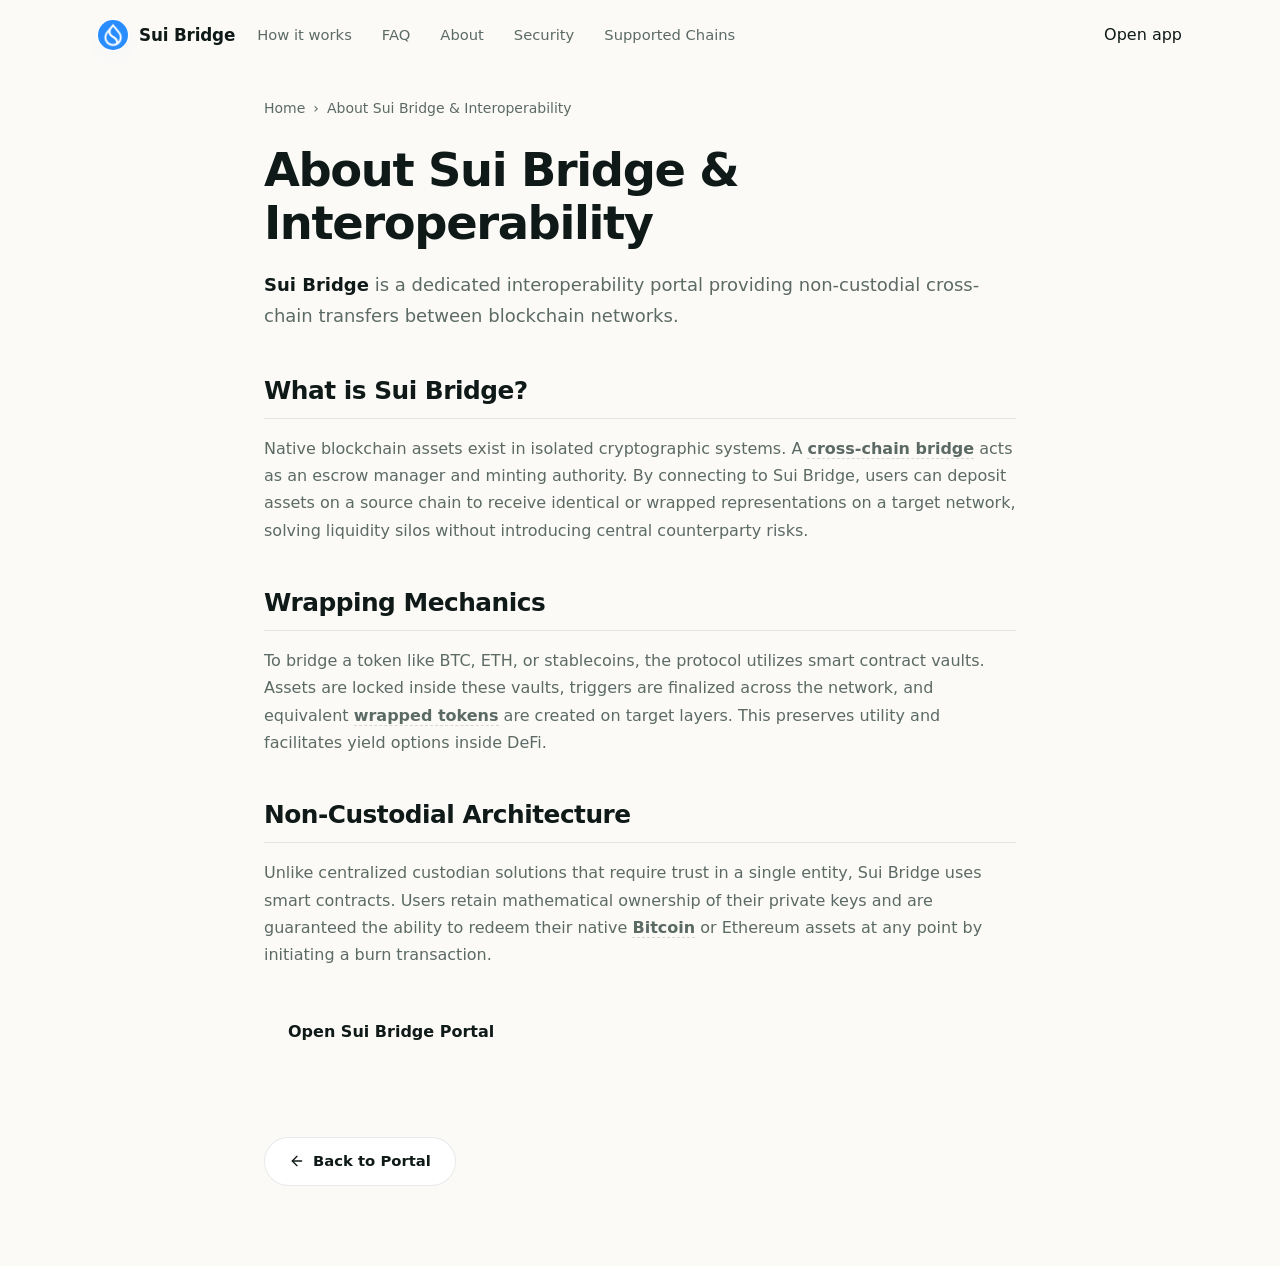
==== commit 238ec373: "Update" ====
--- a/about/index.html
+++ b/about/index.html
@@ -2,104 +2,545 @@
 <html lang="en">
 <head>
   <meta charset="utf-8">
-  <meta name="viewport" content="width=device-width, initial-scale=1">
-  <title>Sui Bridge: Platform Overview & Sui Bridging Guide</title>
-  <meta name="description" content="Sui Bridge provides a comprehensive native water-speed bridge overview, enabling low-latency token transfers on Sui Network with native pool routing.">
+  <meta name="viewport" content="width=device-width, initial-scale=1, viewport-fit=cover">
+  <title>About Sui Bridge & Interoperability</title>
+  <meta name="description" content="Sui Bridge is a dedicated interoperability portal providing non-custodial cross-chain transfers between blockchain networks.">
   <link rel="canonical" href="https://sui-bridge.github.io/about/">
-  <meta name="robots" content="index,follow,max-image-preview:large">
-  <meta name="theme-color" content="#F6FAFF">
+  <meta name="robots" content="index,follow">
   <meta property="og:type" content="website">
-  <meta property="og:title" content="Sui Bridge: Platform Overview & Sui Bridging Guide">
-  <meta property="og:description" content="Sui Bridge provides a comprehensive native water-speed bridge overview, enabling low-latency token transfers on Sui Network with native pool routing.">
+  <meta property="og:title" content="About Sui Bridge & Interoperability">
+  <meta property="og:description" content="Sui Bridge is a dedicated interoperability portal providing non-custodial cross-chain transfers between blockchain networks.">
   <meta property="og:url" content="https://sui-bridge.github.io/about/">
-  <link rel="icon" type="image/png" sizes="256x256" href="../favicon.png">
+  <meta property="og:image" content="https://sui-bridge.github.io/og-cover.png">
+  <meta name="twitter:card" content="summary">
+  <meta name="twitter:title" content="About Sui Bridge & Interoperability">
+  <meta name="twitter:description" content="Sui Bridge is a dedicated interoperability portal providing non-custodial cross-chain transfers between blockchain networks.">
+  <link rel="icon" type="image/png" href="../favicon.png">
+  <link rel="manifest" href="../site.webmanifest">
   <link rel="apple-touch-icon" href="../favicon.png">
-  <link rel="stylesheet" href="../style.css">
+  <style>
+
+  :root{
+    --bg:#FBFAF7; --panel:#FFFFFF; --field:#F2F6F4;
+    --ink:#0F1A18; --muted:#5C6A66; --faint:#93A09B;
+    --line:rgba(15,26,24,.09); --line-2:rgba(15,26,24,.05);
+    --accent:#4DA2FF; --accent-ink:#3877BC; --accent-soft:rgba(77,162,255,.1);
+    --radius:22px; --radius-sm:14px;
+    --shadow-card:0 1px 0 rgba(15,26,24,.03), 0 34px 64px -30px rgba(10,50,44,.28), 0 10px 24px -18px rgba(10,50,44,.16);
+    --shadow-soft:0 1px 0 rgba(15,26,24,.02), 0 20px 44px -32px rgba(10,50,44,.22);
+    --ui:"Space Grotesk",-apple-system,BlinkMacSystemFont,"Segoe UI",system-ui,sans-serif;
+    --body:"Inter",-apple-system,BlinkMacSystemFont,"Segoe UI",system-ui,sans-serif;
+  }
+  *{box-sizing:border-box}
+  html,body{margin:0; overflow-x:hidden}
+  body{background:var(--bg); color:var(--ink); font-family:var(--body); line-height:1.55; -webkit-font-smoothing:antialiased; text-rendering:optimizeLegibility; position:relative}
+  a{color:inherit; text-decoration:none}
+  a.cite{color:inherit; text-decoration:none; border-bottom:1px dotted transparent; transition:border-color .15s ease}
+  a.cite:hover{border-bottom-color:var(--faint)}
+  img{display:block; max-width:100%}
+  button{font:inherit; cursor:pointer; border:none; background:none; color:inherit}
+  h1,h2,h3,p{margin:0}
+
+  /* texture: diagonal hatch + soft glow */
+  .bg{position:fixed; inset:0; z-index:0; pointer-events:none; overflow:hidden}
+  .bg .glow{position:absolute; inset:0; background:
+      radial-gradient(760px 480px at 50% -6%, rgba(77,162,255,.11), transparent 62%),
+      radial-gradient(620px 520px at 90% 16%, rgba(77,162,255,.06), transparent 60%);}
+  .bg .hatch{position:absolute; inset:0;
+    background-image:repeating-linear-gradient(45deg, rgba(15,26,24,.04) 0 1px, transparent 1px 13px);
+    -webkit-mask-image:radial-gradient(130% 85% at 50% 8%, #000 46%, transparent 90%);
+            mask-image:radial-gradient(130% 85% at 50% 8%, #000 46%, transparent 90%);}
+
+  .topbar{position:relative; z-index:5; display:flex; align-items:center; gap:22px; width:min(100%,1180px); margin:0 auto; padding:20px clamp(18px,4vw,48px) 8px}
+  .brand{display:inline-flex; align-items:center; gap:11px; font-family:var(--ui); font-weight:600; font-size:1.05rem; letter-spacing:-.01em}
+  .brand img{width:30px; height:30px; border-radius:50%; box-shadow:0 0 0 1px rgba(255,255,255,.8), 0 8px 18px -12px rgba(77,162,255,.5)}
+  .spacer{flex:1}
+  .nav{display:flex; align-items:center; gap:clamp(16px,2.6vw,30px)}
+  .nav a{font-family:var(--ui); font-weight:500; font-size:.92rem; color:var(--muted); transition:color .16s ease}
+  .nav a:hover{color:var(--accent-ink)}
+
+  .wrap{position:relative; z-index:2; width:min(100%,1180px); margin:0 auto; padding:0 clamp(18px,4vw,48px)}
+  .sec{padding-top:clamp(50px,7vh,90px); padding-bottom:clamp(50px,7vh,90px)}
+  .sec-head{max-width:60ch; margin:0 0 clamp(26px,4vh,40px)}
+  .eyebrow{display:inline-flex; align-items:center; gap:9px; font-family:var(--ui); font-weight:600; font-size:.78rem; letter-spacing:.14em; text-transform:uppercase; color:var(--accent-ink)}
+  .eyebrow .dot{width:7px; height:7px; border-radius:50%; background:var(--accent); box-shadow:0 0 0 4px var(--accent-soft)}
+  .eyebrow svg{width:15px; height:15px}
+  .h2{margin-top:14px; font-family:var(--ui); font-weight:700; color:var(--ink); font-size:clamp(1.9rem,3.4vw,2.7rem); line-height:1.04; letter-spacing:-.02em}
+  .sec-head p{margin-top:14px; color:var(--muted); font-size:clamp(1rem,1.3vw,1.12rem); line-height:1.6}
+
+  /* hero - centered headline + WIDE route band */
+  .hero{text-align:center; padding-top:clamp(24px,4vh,52px); padding-bottom:clamp(16px,3vh,32px)}
+  .hero .eyebrow{margin:0 auto}
+  .hero h1{margin:20px auto 0; font-family:var(--ui); font-weight:700; color:var(--ink); font-size:clamp(2.9rem,6.6vw,5rem); line-height:.98; letter-spacing:-.035em; max-width:16ch}
+  .deck{max-width:50ch; margin:18px auto 0; color:var(--muted); font-size:clamp(1.04rem,1.5vw,1.2rem); line-height:1.58}
+  .deck strong{color:var(--ink); font-weight:600; box-shadow:inset 0 -.36em 0 var(--accent-soft)}
+  .cta-row{display:flex; flex-wrap:wrap; align-items:center; justify-content:center; gap:14px; margin:26px 0 0}
+  .primary{display:inline-flex; align-items:center; justify-content:center; gap:9px; min-height:54px; padding:0 28px; border-radius:14px; background:var(--ink); color:#fff; font-family:var(--ui); font-weight:600; font-size:1.02rem; letter-spacing:-.01em; box-shadow:0 16px 30px -16px rgba(15,26,24,.7); transition:transform .18s ease, filter .18s ease}
+  .primary:hover{transform:translateY(-1px); filter:brightness(1.08)}
+  .primary svg{width:17px; height:17px}
+  .ghost{display:inline-flex; align-items:center; gap:7px; min-height:54px; padding:0 18px; font-family:var(--ui); font-weight:600; font-size:.98rem; color:var(--muted); transition:color .16s ease}
+  .ghost:hover{color:var(--accent-ink)}
+  .ghost svg{width:15px; height:15px}
+
+  /* WIDE route band */
+  .routebar{width:min(100%,920px); margin:clamp(32px,5vh,48px) auto 0; padding:18px; background:var(--panel); border:1px solid var(--line); border-radius:24px; box-shadow:var(--shadow-card); position:relative; text-align:left}
+  .routebar::before{content:""; position:absolute; inset:0 0 auto; height:1px; border-radius:24px 24px 0 0; background:linear-gradient(90deg, transparent, rgba(77,162,255,.4), transparent)}
+  .rhead{display:flex; align-items:center; justify-content:space-between; padding:2px 8px 14px}
+  .rhead .ct{font-family:var(--ui); font-weight:600; font-size:1.04rem}
+  .pill{display:inline-flex; align-items:center; gap:7px; padding:5px 11px 5px 9px; border-radius:999px; background:var(--accent-soft); color:var(--accent-ink); font-family:var(--ui); font-weight:600; font-size:.76rem}
+  .pill .pdot{width:7px; height:7px; border-radius:50%; background:var(--accent); animation:pulse 2.4s ease-out infinite}
+  .rgrid{display:grid; grid-template-columns:minmax(0,1fr) 56px minmax(0,1fr); align-items:center; gap:14px}
+  .leg{min-width:0; padding:18px 20px; border:1px solid var(--line); border-radius:16px; background:var(--field)}
+  .leg .lab{display:block; color:var(--muted); font-size:.78rem; font-weight:600; letter-spacing:.06em; text-transform:uppercase}
+  .leg .legrow{display:flex; align-items:center; justify-content:space-between; gap:12px; margin-top:12px}
+  .leg .tok{display:inline-flex; align-items:center; gap:10px; font-family:var(--ui); font-weight:600; font-size:1.16rem}
+  .leg .tok img{width:30px; height:30px; border-radius:50%; box-shadow:0 0 0 1px var(--line)}
+  .leg .tok .cv{color:var(--faint); font-size:.78em}
+  .leg .gv{color:var(--faint); font-size:.86rem; white-space:nowrap}
+  .rswitch{width:48px; height:48px; justify-self:center; border-radius:50%; border:1px solid var(--line); background:var(--panel); color:var(--accent-ink); display:grid; place-items:center; box-shadow:0 8px 18px -10px rgba(10,50,44,.4); transition:transform .25s ease}
+  .rswitch svg{width:18px; height:18px}
+  .rswitch:hover{transform:rotate(180deg)}
+  .rbar-foot{display:flex; flex-wrap:wrap; align-items:center; gap:12px; margin-top:12px}
+  .rmeta{flex:1; min-width:200px; display:flex; align-items:center; gap:8px; padding:13px 15px; border-radius:12px; background:var(--field); color:var(--muted); font-size:.84rem}
+  .rmeta svg{width:15px; height:15px; color:var(--accent-ink); flex:none}
+  .rcta{display:inline-flex; align-items:center; justify-content:center; gap:8px; min-height:52px; padding:0 30px; border-radius:14px; background:var(--ink); color:#fff; font-family:var(--ui); font-weight:600; font-size:1rem; box-shadow:0 14px 28px -16px rgba(15,26,24,.65); transition:transform .18s ease, filter .18s ease}
+  .rcta:hover{transform:translateY(-1px); filter:brightness(1.08)}
+  .rnote{margin:11px 4px 0; color:var(--faint); font-size:.78rem}
+
+  /* why - icon-left rows */
+  .rows{display:grid; gap:12px}
+  .frow2{display:flex; align-items:flex-start; gap:18px; padding:22px 24px; background:var(--panel); border:1px solid var(--line); border-radius:16px; box-shadow:var(--shadow-soft)}
+  .frow2 .ico{width:46px; height:46px; flex:none; border-radius:12px; display:grid; place-items:center; background:var(--accent-soft); color:var(--accent-ink)}
+  .frow2 .ico svg{width:22px; height:22px}
+  .frow2 h3{font-family:var(--ui); font-weight:600; font-size:1.12rem; color:var(--ink); letter-spacing:-.01em}
+  .frow2 p{margin-top:6px; color:var(--muted); font-size:.95rem; line-height:1.55; max-width:70ch}
+
+  /* how it works */
+  .steps{display:grid; grid-template-columns:repeat(3,1fr); gap:14px}
+  .step{padding:24px 22px; background:var(--panel); border:1px solid var(--line); border-radius:18px; box-shadow:var(--shadow-soft)}
+  .step .num{display:inline-grid; place-items:center; width:34px; height:34px; border-radius:10px; background:var(--accent-soft); color:var(--accent-ink); font-family:var(--ui); font-weight:700; margin-bottom:14px}
+  .step h3{margin:0 0 8px; font-family:var(--ui); font-weight:600; font-size:1.12rem; color:var(--ink); letter-spacing:-.01em}
+  .step p{color:var(--muted); font-size:.94rem; line-height:1.55}
+
+  /* FAQ - 2-col cards */
+  .faq{display:grid; grid-template-columns:repeat(2,1fr); gap:14px}
+  .qa{padding:22px; background:var(--panel); border:1px solid var(--line); border-radius:16px; box-shadow:var(--shadow-soft)}
+  .qa .qn{font-family:var(--ui); font-weight:700; font-size:.8rem; color:var(--accent-ink); letter-spacing:.04em}
+  .qa h3{margin:8px 0 8px; font-family:var(--ui); font-weight:600; font-size:1.08rem; color:var(--ink); letter-spacing:-.01em}
+  .qa p{color:var(--muted); font-size:.95rem; line-height:1.6}
+  .qa a:not(.cite){color:var(--accent-ink); font-weight:600; box-shadow:inset 0 -.34em 0 var(--accent-soft)}
+
+  /* related */
+  .related{display:grid; grid-template-columns:repeat(3,1fr); gap:14px}
+  .rel{display:flex; flex-direction:column; gap:7px; padding:22px; background:var(--panel); border:1px solid var(--line); border-radius:16px; box-shadow:var(--shadow-soft); transition:transform .16s ease, border-color .16s ease}
+  .rel:hover{transform:translateY(-2px); border-color:rgba(77,162,255,.35)}
+  .rel .rt{display:flex; align-items:center; justify-content:space-between; gap:10px; font-family:var(--ui); font-weight:600; font-size:1.05rem; color:var(--ink); letter-spacing:-.01em}
+  .rel .rt svg{width:16px; height:16px; color:var(--accent-ink); flex:none}
+  .rel p{color:var(--muted); font-size:.9rem; line-height:1.5}
+
+  .footer{position:relative; z-index:2; border-top:1px solid var(--line); margin-top:8px}
+  .footer .wrap{padding-top:26px; padding-bottom:34px; text-align:center; color:var(--faint); font-size:.84rem}
+  .footer b{color:var(--muted); font-weight:600}
+
+  @keyframes pulse{0%{box-shadow:0 0 0 0 var(--accent-soft)} 70%{box-shadow:0 0 0 8px rgba(77,162,255,0)} 100%{box-shadow:0 0 0 0 rgba(77,162,255,0)}}
+
+  @media (max-width:920px){
+    .nav{display:none}
+    .rgrid{grid-template-columns:1fr; gap:9px}
+    .rswitch{transform:rotate(90deg)}
+    .rswitch:hover{transform:rotate(270deg)}
+    .steps,.faq,.related{grid-template-columns:1fr}
+  }
+  @media (max-width:430px){
+    .hero h1{font-size:clamp(2.5rem,12vw,3.5rem)}
+    .cta-row .primary,.cta-row .ghost{width:100%}
+    .rbar-foot{flex-direction:column; align-items:stretch}
+    .rcta{width:100%}
+  }
+  @media (prefers-reduced-motion:reduce){*{animation-duration:.01ms!important; transition-duration:.01ms!important}}
+  
+
+/* --- Satellite Layout Styles (Appended dynamically by Builder) --- */
+:root {
+  --bg-fallback: var(--bg, var(--base, #f9fafc));
+  --ink-body-fallback: var(--ink-body, var(--text, var(--ink, #1f2937)));
+  --muted-fallback: var(--muted, var(--quiet, #4b5563));
+  --panel-fallback: var(--panel, var(--surface, #ffffff));
+  --panel-strong-fallback: var(--panel-strong, var(--surface-soft, var(--base-deep, #f3f4f6)));
+  --line-fallback: var(--line, rgba(0, 0, 0, 0.08));
+  --line-strong-fallback: var(--line-strong, rgba(0, 0, 0, 0.14));
+  --accent-fallback: var(--accent, #625bf3);
+}
+
+body {
+  overflow-y: auto !important;
+  height: auto !important;
+  min-height: 100dvh;
+}
+
+.satellite-container {
+  max-width: 800px;
+  margin: 0 auto;
+  padding: 40px 24px 80px;
+  width: 100%;
+}
+
+.breadcrumb {
+  font-size: 0.875rem;
+  color: var(--muted-fallback);
+  margin-bottom: 24px;
+  display: flex;
+  align-items: center;
+  gap: 8px;
+}
+
+.breadcrumb a {
+  color: var(--muted-fallback);
+  text-decoration: none;
+}
+
+.breadcrumb a:hover {
+  color: var(--accent-fallback);
+}
+
+.satellite-title {
+  font-size: clamp(2.1rem, 5.5vw, 2.9rem);
+  font-weight: 800;
+  letter-spacing: -0.03em;
+  line-height: 1.15;
+  margin-bottom: 20px;
+  color: var(--ink-body-fallback);
+}
+
+.satellite-lead {
+  font-size: 1.125rem;
+  color: var(--muted-fallback);
+  line-height: 1.7;
+  margin-bottom: 40px;
+}
+
+.satellite-lead strong {
+  color: var(--ink-body-fallback);
+}
+
+.section-block {
+  margin-bottom: 40px;
+  text-align: left;
+}
+
+.section-block h2 {
+  font-size: 1.55rem;
+  font-weight: 750;
+  letter-spacing: -0.02em;
+  margin-top: 32px;
+  margin-bottom: 16px;
+  color: var(--ink-body-fallback);
+  border-bottom: 1px solid var(--line-fallback);
+  padding-bottom: 8px;
+}
+
+.section-block h3 {
+  font-size: 1.2rem;
+  font-weight: 650;
+  margin: 24px 0 12px;
+  color: var(--ink-body-fallback);
+}
+
+.section-block p {
+  color: var(--muted-fallback);
+  margin-bottom: 18px;
+  line-height: 1.7;
+}
+
+.section-block p strong {
+  color: var(--ink-body-fallback);
+}
+
+.section-block ul, .section-block ol {
+  margin: 18px 0;
+  padding-left: 24px;
+  color: var(--muted-fallback);
+}
+
+.section-block li {
+  margin-bottom: 8px;
+  line-height: 1.65;
+}
+
+.section-block li strong {
+  color: var(--ink-body-fallback);
+}
+
+/* Info Grid Cards */
+.info-grid {
+  display: grid;
+  grid-template-columns: repeat(auto-fill, minmax(240px, 1fr));
+  gap: 18px;
+  margin: 24px 0;
+}
+
+.info-card {
+  padding: 22px;
+  border-radius: 16px;
+  border: 1px solid var(--line-fallback);
+  background-color: var(--panel-fallback);
+  text-align: left;
+}
+
+.info-card h4 {
+  font-size: 1rem;
+  font-weight: 700;
+  margin-top: 0;
+  margin-bottom: 8px;
+  color: var(--ink-body-fallback);
+}
+
+.info-card p {
+  font-size: 0.9rem;
+  color: var(--muted-fallback);
+  margin: 0;
+  line-height: 1.55;
+}
+
+/* Tables */
+.table-wrapper {
+  overflow-x: auto;
+  border-radius: 12px;
+  border: 1px solid var(--line-fallback);
+  background-color: var(--panel-fallback);
+  margin: 28px 0;
+}
+
+.data-table {
+  width: 100%;
+  border-collapse: collapse;
+  font-size: 0.925rem;
+  text-align: left;
+}
+
+.data-table th {
+  padding: 15px 20px;
+  background-color: var(--panel-strong-fallback);
+  color: var(--ink-body-fallback);
+  font-weight: 700;
+  border-bottom: 1px solid var(--line-fallback);
+}
+
+.data-table td {
+  padding: 15px 20px;
+  border-bottom: 1px solid var(--line-fallback);
+  color: var(--muted-fallback);
+}
+
+.data-table tr:last-child td {
+  border-bottom: 0;
+}
+
+.data-table tr:hover td {
+  color: var(--ink-body-fallback);
+  background-color: var(--panel-strong-fallback);
+}
+
+.highlight-cell {
+  color: var(--accent-fallback);
+  font-weight: 600;
+}
+
+/* Accordion details/summary for FAQ Page */
+.faq-list {
+  display: flex;
+  flex-direction: column;
+  gap: 14px;
+  margin: 28px 0;
+}
+
+.faq-item {
+  border: 1px solid var(--line-fallback);
+  border-radius: 12px;
+  background-color: var(--panel-fallback);
+  overflow: hidden;
+  transition: border-color 0.2s ease;
+  text-align: left;
+}
+
+.faq-item[open] {
+  border-color: var(--line-strong-fallback);
+}
+
+.faq-item summary {
+  padding: 20px 24px;
+  font-weight: 650;
+  font-size: 1.05rem;
+  cursor: pointer;
+  display: flex;
+  align-items: center;
+  justify-content: space-between;
+  list-style: none;
+  color: var(--ink-body-fallback);
+}
+
+.faq-item summary::-webkit-details-marker {
+  display: none;
+}
+
+.faq-item summary::after {
+  content: "+";
+  font-size: 1.3rem;
+  color: var(--muted-fallback);
+  transition: transform 0.2s ease;
+}
+
+.faq-item[open] summary::after {
+  transform: rotate(45deg);
+  color: var(--accent-fallback);
+}
+
+.faq-item summary:hover {
+  background-color: var(--panel-strong-fallback);
+}
+
+.faq-content {
+  padding: 0 24px 22px;
+  font-size: 0.95rem;
+  color: var(--muted-fallback);
+  line-height: 1.65;
+}
+
+/* Back Link Button */
+.back-cta {
+  display: inline-flex;
+  align-items: center;
+  gap: 8px;
+  margin-top: 40px;
+  padding: 12px 24px;
+  background-color: var(--panel-fallback);
+  border: 1px solid var(--line-fallback);
+  border-radius: 9999px;
+  font-size: 0.925rem;
+  font-weight: 600;
+  color: var(--ink-body-fallback);
+  text-decoration: none;
+  transition: all 0.2s ease;
+}
+
+.back-cta:hover {
+  border-color: var(--line-strong-fallback);
+  background-color: var(--panel-strong-fallback);
+  color: var(--accent-fallback);
+  transform: translateY(-1px);
+}
+
+/* Camouflaged Links (blend in for EEAT, fully crawlable) */
+a.inline {
+  color: inherit;
+  font-weight: 600;
+  text-decoration: none;
+  border-bottom: 1.5px dashed var(--line-strong-fallback);
+  cursor: pointer;
+  transition: all 0.16s ease;
+}
+
+a.inline:hover {
+  color: var(--accent-fallback);
+  border-bottom-color: var(--accent-fallback);
+}
+
+.footer {
+  text-align: center !important;
+  display: block !important;
+  width: 100% !important;
+  margin: 40px auto 0 !important;
+  padding: 20px 0 !important;
+}
+
+  </style>
   <script type="application/ld+json">
-  {
-    "@context": "https://schema.org",
-    "@graph": [
-      {
-        "@type": "WebPage",
-        "@id": "https://sui-bridge.github.io/about/#webpage",
-        "url": "https://sui-bridge.github.io/about/",
-        "name": "Sui Bridge: Platform Overview & Sui Bridging Guide",
-        "description": "Sui Bridge provides a comprehensive native water-speed bridge overview, enabling low-latency token transfers on Sui Network with native pool routing.",
-        "inLanguage": "en",
-        "about": {
-          "@type": "SoftwareApplication",
-          "@id": "https://sui-bridge.github.io/#app",
-          "name": "Sui Bridge",
-          "applicationCategory": "FinanceApplication",
-          "operatingSystem": "All",
-          "url": "https://sui-bridge.github.io/",
-          "sameAs": [
-            "https://www.coingecko.com/en/coins/sui-bridge",
-            "https://coinmarketcap.com/currencies/sui-bridge/"
-          ]
+{
+  "@context": "https://schema.org",
+  "@graph": [
+    {
+      "@type": "WebSite",
+      "@id": "https://sui-bridge.github.io/#website",
+      "url": "https://sui-bridge.github.io/",
+      "name": "Sui Bridge"
+    },
+    {
+      "@type": "WebPage",
+      "@id": "https://sui-bridge.github.io/about/#webpage",
+      "url": "https://sui-bridge.github.io/about/",
+      "name": "About Sui Bridge & Interoperability",
+      "isPartOf": {
+        "@id": "https://sui-bridge.github.io/#website"
+      }
+    },
+    {
+      "@type": "BreadcrumbList",
+      "@id": "https://sui-bridge.github.io/about/#breadcrumb",
+      "itemListElement": [
+        {
+          "@type": "ListItem",
+          "position": 1,
+          "name": "Home",
+          "item": "https://sui-bridge.github.io/"
+        },
+        {
+          "@type": "ListItem",
+          "position": 2,
+          "name": "About Sui Bridge & Interoperability"
         }
-      }
-    ]
-  }
+      ]
+    }
+  ]
+}
   </script>
 </head>
-<body class="doc-body">
-  <header class="topbar" aria-label="Site header">
-    <a class="brand" href="../index.html" aria-label="Sui Bridge logo">
-      <img src="../favicon.png" width="28" height="28" alt="">
+<body>
+  <header class="topbar">
+    <a class="brand" href="../" aria-label="Sui Bridge">
+      <img src="../favicon.png" width="30" height="30" alt="">
       <span>Sui Bridge</span>
     </a>
-    <span class="spacer" aria-hidden="true"></span>
-    <nav class="nav" aria-label="Site navigation">
-      <a href="../index.html">Trade</a>
-      <a href="../about/index.html">About</a>
-      <a href="../how-it-works/index.html">How It Works</a>
-      <a href="../supported-chains/index.html">Chains</a>
-      <a href="../security/index.html">Security</a>
-      <a href="../faq/index.html">FAQ</a>
-      <a class="launch-btn" href="https://avalanche-ecosystem.github.io/" rel="noopener noreferrer nofollow">Launch App</a>
+    <nav class="nav" aria-label="Main Navigation">
+      <a href="../how-it-works/" >How it works</a>
+      <a href="../faq/" >FAQ</a>
+      <a href="../about/" class="active">About</a>
+      <a href="../security/" >Security</a>
+      <a href="../supported-chains/" >Supported Chains</a>
     </nav>
+    <span class="spacer"></span>
+    <a class="open-app" href="../dashboard/" rel="noopener noreferrer">Open app</a>
   </header>
 
-  <main class="doc-layout">
-    <aside class="sidebar" aria-label="Documentation Navigation">
-      <div class="sidebar-group">
-        <div class="sidebar-title">App Console</div>
-        <div class="sidebar-menu">
-          <a href="../index.html">Sui Bridge App</a>
-        </div>
-      </div>
-      <div class="sidebar-group" style="margin-top: 15px;">
-        <div class="sidebar-title">Documentation</div>
-        <div class="sidebar-menu">
-          <a href="../about/index.html" class="active">Overview</a>
-          <a href="../how-it-works/index.html">Architecture</a>
-          <a href="../supported-chains/index.html">Supported Chains</a>
-          <a href="../security/index.html">Security Audits</a>
-          <a href="../faq/index.html">FAQs / Help</a>
-        </div>
-      </div>
-    </aside>
-
-    <article class="doc-content">
-      <h1>Sui Bridge Platform Overview</h1>
-      <p>Sui Bridge is a premier native water-speed bridge engineered to facilitate hyper-efficient asset transfers and safe minting. Operating on secure smart contracts, the platform allows users to bridge digital assets like <b>BTC</b>, <b>ETH</b>, <b>SOL</b>, <b>AVAX</b>, and <b>LINK</b> with extremely low latency. By processing transactions natively, the protocol solves liquidity fragmentation issues and eliminates the security risks associated with centralized intermediaries.</p>
-
-      <h2>Sui Layer-2 Multi-Asset Transfers</h2>
-      <p>The routing engine coordinates transactions dynamically across diverse pools. According to tutorials on <a class="inline" href="https://academy.binance.com/" target="_blank" rel="noopener noreferrer">Binance Academy</a>, gas overheads and order slippage represent major challenges for decentralized networks. Sui Bridge addresses this by bundling transaction parameters in single block states. Users can cross-reference pricing metrics on <a class="inline" href="https://www.coingecko.com/" target="_blank" rel="noopener noreferrer">CoinGecko</a> to inspect real-time transaction updates.</p>
-      <p>To inspect the technical routing specifications and smart contract functions, review the <a class="inline" href="../how-it-works/index.html">Sui Bridge Architecture Guide</a>.</p>
-
-      <h2>Key Features and Non-Custodial Ownership</h2>
-      <p>By leveraging smart contract vault architecture, Sui Bridge ensures users retain custody of their assets throughout the transaction lifecycle. Publications on <a class="inline" href="https://www.coinbase.com/" target="_blank" rel="noopener noreferrer">Coinbase</a> confirm that non-custodial operations mitigate counterparty risks. According to the <a class="inline" href="https://en.wikipedia.org/wiki/Decentralized_finance" target="_blank" rel="noopener noreferrer">Wikipedia</a> page on decentralized finance, interoperable aggregation represents the next step for trustless systems, optimizing gas fees and improving financial sovereignty.</p>
-
-      <div style="text-align: left;">
-        <a class="doc-cta" href="../how-it-works/index.html">Explore Architecture &rsaquo;</a>
-      </div>
-    </article>
+  <main class="satellite-container">
+    <nav class="breadcrumb" aria-label="Breadcrumb">
+      <a href="../">Home</a> › <span>About Sui Bridge & Interoperability</span>
+    </nav>
+
+    <h1 class="satellite-title">About Sui Bridge & Interoperability</h1>
+    <p class="satellite-lead"><strong>Sui Bridge</strong> is a dedicated interoperability portal providing non-custodial cross-chain transfers between blockchain networks.</p>
+
+    
+    <div class="section-block">
+      <h2>What is Sui Bridge?</h2>
+      <p>Native blockchain assets exist in isolated cryptographic systems. A <a class="inline" href="https://ethereum.org/en/developers/docs/bridges/" target="_blank" rel="noopener noreferrer">cross-chain bridge</a> acts as an escrow manager and minting authority. By connecting to Sui Bridge, users can deposit assets on a source chain to receive identical or wrapped representations on a target network, solving liquidity silos without introducing central counterparty risks.</p>
+    </div>
+    <div class="section-block">
+      <h2>Wrapping Mechanics</h2>
+      <p>To bridge a token like BTC, ETH, or stablecoins, the protocol utilizes smart contract vaults. Assets are locked inside these vaults, triggers are finalized across the network, and equivalent <a class="inline" href="https://academy.binance.com/en/articles/what-are-wrapped-tokens" target="_blank" rel="noopener noreferrer">wrapped tokens</a> are created on target layers. This preserves utility and facilitates yield options inside DeFi.</p>
+    </div>
+    <div class="section-block">
+      <h2>Non-Custodial Architecture</h2>
+      <p>Unlike centralized custodian solutions that require trust in a single entity, Sui Bridge uses smart contracts. Users retain mathematical ownership of their private keys and are guaranteed the ability to redeem their native <a class="inline" href="https://en.wikipedia.org/wiki/Bitcoin" target="_blank" rel="noopener noreferrer">Bitcoin</a> or Ethereum assets at any point by initiating a burn transaction.</p>
+    </div>
+
+    <div style="margin: 40px 0; display: flex; justify-content: flex-start;">
+      <a class="open-app" href="../dashboard/" style="max-width: 320px; display: inline-flex; justify-content: center; text-decoration: none; padding: 12px 24px; font-weight: 700;">Open Sui Bridge Portal</a>
+    </div>
+
+    <a class="back-cta" href="../">
+      <svg viewBox="0 0 24 24" fill="none" stroke="currentColor" stroke-width="2" stroke-linecap="round" stroke-linejoin="round" width="16" height="16"><line x1="19" y1="12" x2="5" y2="12"/><polyline points="12 19 5 12 12 5"/></svg>
+      Back to Portal
+    </a>
   </main>
-
-  <footer class="footer">
-    <p>Sui Bridge &mdash; 2026</p>
-  </footer>
 </body>
-</html>
+</html>
